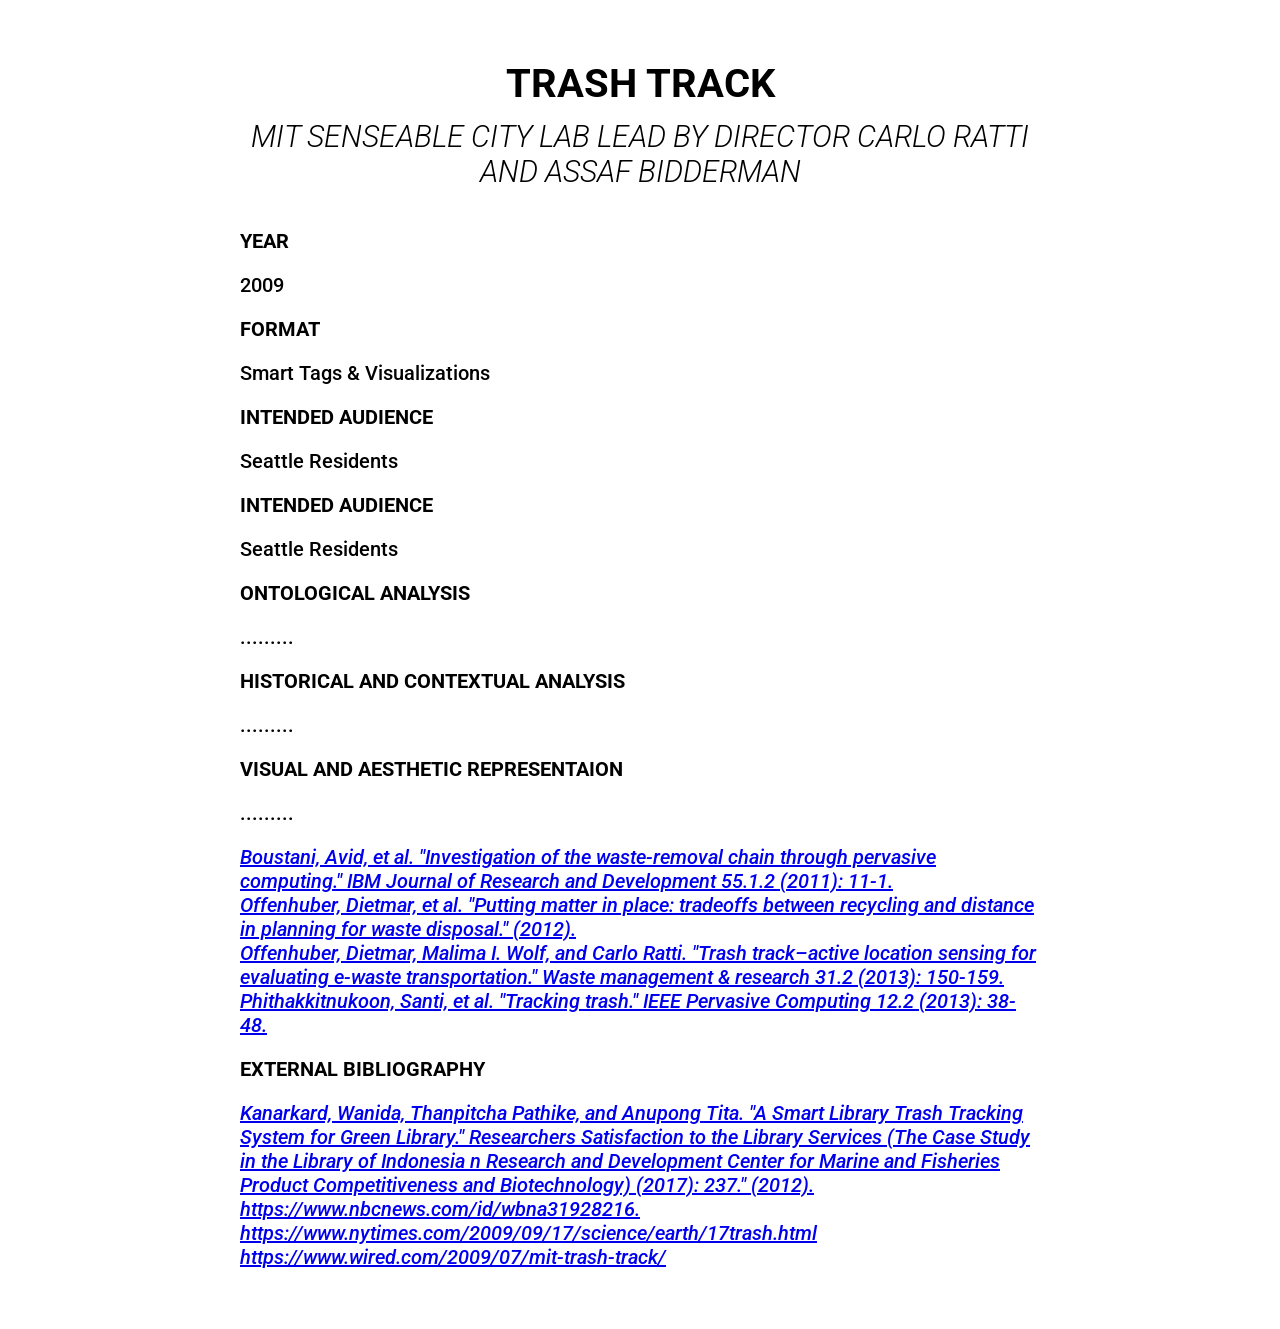
==== index.html @ bb81e9db "Update index.html" ====
<!DOCTYPE html>                      <!-- Declares this is an HTML5 document -->
<html lang="en">                     <!-- Root element, lang="en" specifies English language -->
<head>                               <!-- Contains metadata about the page (not visible) -->
  <meta charset="UTF-8">             <!-- Sets character encoding for special characters -->
  <title>Module 1</title>            <!-- Title that appears in browser tab -->
  <link href="https://fonts.googleapis.com/css2?family=Roboto:wght@300;400;700&display=swap" rel="stylesheet">  <!-- Load Google Fonts -->
  <link rel="stylesheet" href="style.css">  <!-- Links to our CSS file for styling -->
</head>
  <main>                             <!-- Main content area of the page -->
    <div class="project-title">Trash Track</div>     
    <div class="project-author">MIT Senseable City Lab Lead by Director Carlo Ratti and Assaf Bidderman</div>  
    <div class="project-heading">Year</div>  
    <div class="project-subheading">2009</div>  
    <div class="project-heading">Format</div> 
    <div class="project-subheading">Smart Tags & Visualizations</div>   
    <div class="project-heading">Intended Audience</div>  
    <div class="project-subheading">Seattle Residents</div> 
    <div class="project-heading">Intended Audience</div>  
    <div class="project-subheading">Seattle Residents</div> 
    <div class="project-heading">Ontological Analysis</div> 
    <div class="project-subheading">.........</div> 
    <div class="project-heading">Historical and Contextual Analysis</div> 
    <div class="project-subheading">.........</div> 
    <div class="project-heading">Visual and Aesthetic Representaion</div> 
    <div class="project-subheading">.........</div> 
    <div><a href="https://d1wqtxts1xzle7.cloudfront.net/102951138/94dc1f68940d503c0cc553281f510d85735e-libre.pdf?1685754847=&response-content-disposition=inline%3B+filename%3DInvestigation_of_the_waste_removal_chain.pdf&Expires=1783045602&Signature=N0PZ8Z581~mNsEuhTAWoRqaVlyie0-oPzcNi4tFiwtxyv0lry90MJjICnnZ-Kv2badxNKZiTc9FWYCiclgj-mgr8UNvMMzD9nx5uKmu6uyCCSUhGAZ71P4XLLI3Q-CBhZ62nTDDSUEirSw-WnCBAmhRB-RpzN~SI5b4y6EwYliZT-ihi1C3ADcAQ0c6fRjBGYo93WvNZ3XO~Z03ubS8VWCiQ~E~t9R5AkaPrJ7jLbydZZxA3MWds4yFbXX6ZmPIFIys76SqtSHS7yRksMOKYu4j-LbcD9S1KdCwg0t2Thuw8XQG-Tq-TdPfyZAzlzvSAFkeRYKOPmRqWf1hsxlYBvg__&Key-Pair-Id=APKAJLOHF5GGSLRBV4ZA" class="project-link" target="_blank">Boustani, Avid, et al. "Investigation of the waste-removal chain through pervasive computing." IBM Journal of Research and Development 55.1.2 (2011): 11-1.</a></div>
    <div><a href="https://dspace.mit.edu/bitstream/handle/1721.1/101625/Ratti_Putting%20matter.pdf?sequence=1&isAllowed=y" class="project-link" target="_blank">Offenhuber, Dietmar, et al. "Putting matter in place: tradeoffs between recycling and distance in planning for waste disposal." (2012).</a></div>
    <div><a href="https://journals.sagepub.com/doi/pdf/10.1177/0734242X12469822?__cf_chl_f_tk=UpMCyZEfwv2Wwot99Ypy9RQjqIUlsG_R.NJmB5uKsfc-1783042388-1.0.1.1-j8Usb9ywQoZ8zNEx_PPg8EW_3EKim6v0zN5LejfJ8_c" class="project-link" target="_blank">Offenhuber, Dietmar, Malima I. Wolf, and Carlo Ratti. "Trash track–active location sensing for evaluating e-waste transportation." Waste management & research 31.2 (2013): 150-159.</a></div>
    <div><a href="https://resolver.ebsco.com/c/hvnjcg/result?id_token_hint=eyJraWQiOiIxNzY5MTEwMjQ0MDQ3IiwiYWxnIjoiUlMyNTYifQ.[base64].[base64]&customer=s2953473&group=main&profile=ftf&auth_type=force&key=100.65.137.136_8000_762473792&sid=google&auinit=S&aulast=Phithakkitnukoon&atitle=Tracking%20trash&id=doi:10.1109/MPRV.2013.37&title=IEEE%20Pervasive%20Computing&volume=12&issue=2&date=2013&spage=38&site=ftf-live" class="project-link" target="_blank">Phithakkitnukoon, Santi, et al. "Tracking trash." IEEE Pervasive Computing 12.2 (2013): 38-48.</a></div>
    <div class="project-heading">External Bibliography</div> 
    <div><a href="https://www.researchgate.net/profile/Siti-Farizwana-Mohd-Ridzwan-2/publication/328799708_A_Bibliometric_Analysis_of_Studies_on_Medical_Radiation_Workers_Active_Authors_Hot_Topics_and_Malaysian_Works_in_the_Research_Landscape/links/5d94046e92851c33e94e05ba/A-Bibliometric-Analysis-of-Studies-on-Medical-Radiation-Workers-Active-Authors-Hot-Topics-and-Malaysian-Works-in-the-Research-Landscape.pdf#page=240" class="project-link" target="_blank">Kanarkard, Wanida, Thanpitcha Pathike, and Anupong Tita. "A Smart Library Trash Tracking System for Green Library." Researchers Satisfaction to the Library Services (The Case Study in the Library of Indonesia n Research and Development Center for Marine and Fisheries Product Competitiveness and Biotechnology) (2017): 237." (2012).</a></div>
    <div><a href="https://www.nbcnews.com/id/wbna31928216" class="project-link" target="_blank">https://www.nbcnews.com/id/wbna31928216.</a></div>
    <div><a href="https://www.nytimes.com/2009/09/17/science/earth/17trash.html" class="project-link" target="_blank">https://www.nytimes.com/2009/09/17/science/earth/17trash.html</a></div>
    <div><a href="https://www.wired.com/2009/07/mit-trash-track/" class="project-link" target="_blank">https://www.wired.com/2009/07/mit-trash-track/</a></div>
    
    
    


  </main>
  
  <script src="script.js"></script>  <!-- Links to our JavaScript file for interactivity -->
</body>
</html>
---- style.css ----
@import url('https://fonts.googleapis.com/css2?family=Roboto:wght@300;400;700&display=swap');  /* Import Google Fonts */

body {                              /* Target the entire page body */
  font-family: 'Roboto', sans-serif;  /* Set the font to Roboto, with sans-serif as backup */
  background-color: #ffffff;          /* Set background color to white */
  color: #000000;                        /* Set text color to dark gray (almost black) */
  margin: 0;                          /* Remove default spacing around the body */
  padding: 0;                         /* Remove default internal spacing */
}

main {                               /* Target the main content area */
  max-width: 800px;                   /* Limit the maximum width to 800 pixels */
  margin: 60px auto;                  /* Add 60px top/bottom margin, center horizontally */
  padding: 0 20px;                    /* Add 20px left/right padding, no top/bottom */
}

.project-title {                      /* Target elements with class="section-title" */
  font-weight: 700;                   /* Make the text bold */
  text-transform: uppercase;          /* Convert text to all capital letters */
  margin-top: 40px;                   /* Add 40 pixels of space above this element */
  margin-bottom: 12px;                /* Add 12 pixels of space below this element */
  font-size: 40px;     
  font-style: bold;                 /* Make the text italic */
  text-align: center;               /* Set font size to 14 pixels */
}

.project-author {                      /* Target elements with class="project-author" */
  font-weight: 300;                   /* Make the text bold */
  text-transform: uppercase;          /* Convert text to all capital letters */
  margin-top: 12px;                   /* Add 40 pixels of space above this element */
  margin-bottom: 40px;                /* Add 12 pixels of space below this element */
  font-size: 30px;                    /* Set font size to 14 pixels */
  font-style: italic;                 /* Make the text italic */
  text-align: center;  
}

.project-heading {                      /* Target elements with class="project-author" */
  font-weight: 700;                   /* Make the text bold */
  text-transform: uppercase;          /* Convert text to all capital letters */
  margin-top: 20px;                   /* Add 40 pixels of space above this element */
  margin-bottom: 20px;                /* Add 12 pixels of space below this element */
  font-size: 20px;                    /* Set font size to 14 pixels */
  font-style: bold;                 /* Make the text italic */
  text-align: left;  
}

.project-subheading {                      /* Target elements with class="project-author" */
  font-weight: 500;                   /* Make the text bold */          /* Convert text to all capital letters */
  margin-top: 20px;                   /* Add 40 pixels of space above this element */
  margin-bottom: 20px;                /* Add 12 pixels of space below this element */
  font-size: 20px;                    /* Set font size to 14 pixels */                /* Make the text italic */
  text-align: left;  
}

.project-link {                      /* Target elements with class="project-author" */
  font-weight: 500;                   /* Make the text bold */          /* Convert text to all capital letters */
  margin-top: 20px;                   /* Add 40 pixels of space above this element */
  margin-bottom: 20px;                /* Add 12 pixels of space below this element */
  font-size: 20px;                    /* Set font size to 14 pixels */                /* Make the text italic */
  text-align: left;  
  font-style: italic;
}

.project-link:hover {
  text-decoration: underline; /* Underline when hovered */
  color: #555;                /* Optional: change color on hover */
}

button {                              /* Target all button elements */
  background-color: #111;             /* Set button background to dark gray */
  color: white;                       /* Set button text color to white */
  border: none;                       /* Remove the default button border */
  padding: 12px 24px;                 /* Add 12px top/bottom, 24px left/right spacing inside */
  cursor: pointer;                    /* Change mouse cursor to hand when hovering over button */
  transition: background-color 0.3s;  /* Smooth color change animation (0.3 seconds) */
}

button:hover {                        /* Apply styles when user hovers over button */
  background-color: #333;             /* Change background to lighter gray on hover */
}

#messageDisplay {                     /* Target element with id="messageDisplay" */
  margin-top: 20px;                   /* Add 20 pixels of space above this element */
  padding: 16px;                      /* Add 16 pixels of spacing inside the element */
  border: 1px solid #ccc;             /* Add a light gray border around the element */
  background-color: #045825;          /* Set background color to very light gray */
  min-height: 20px;                   /* Set minimum height so the area is visible even when empty */
}
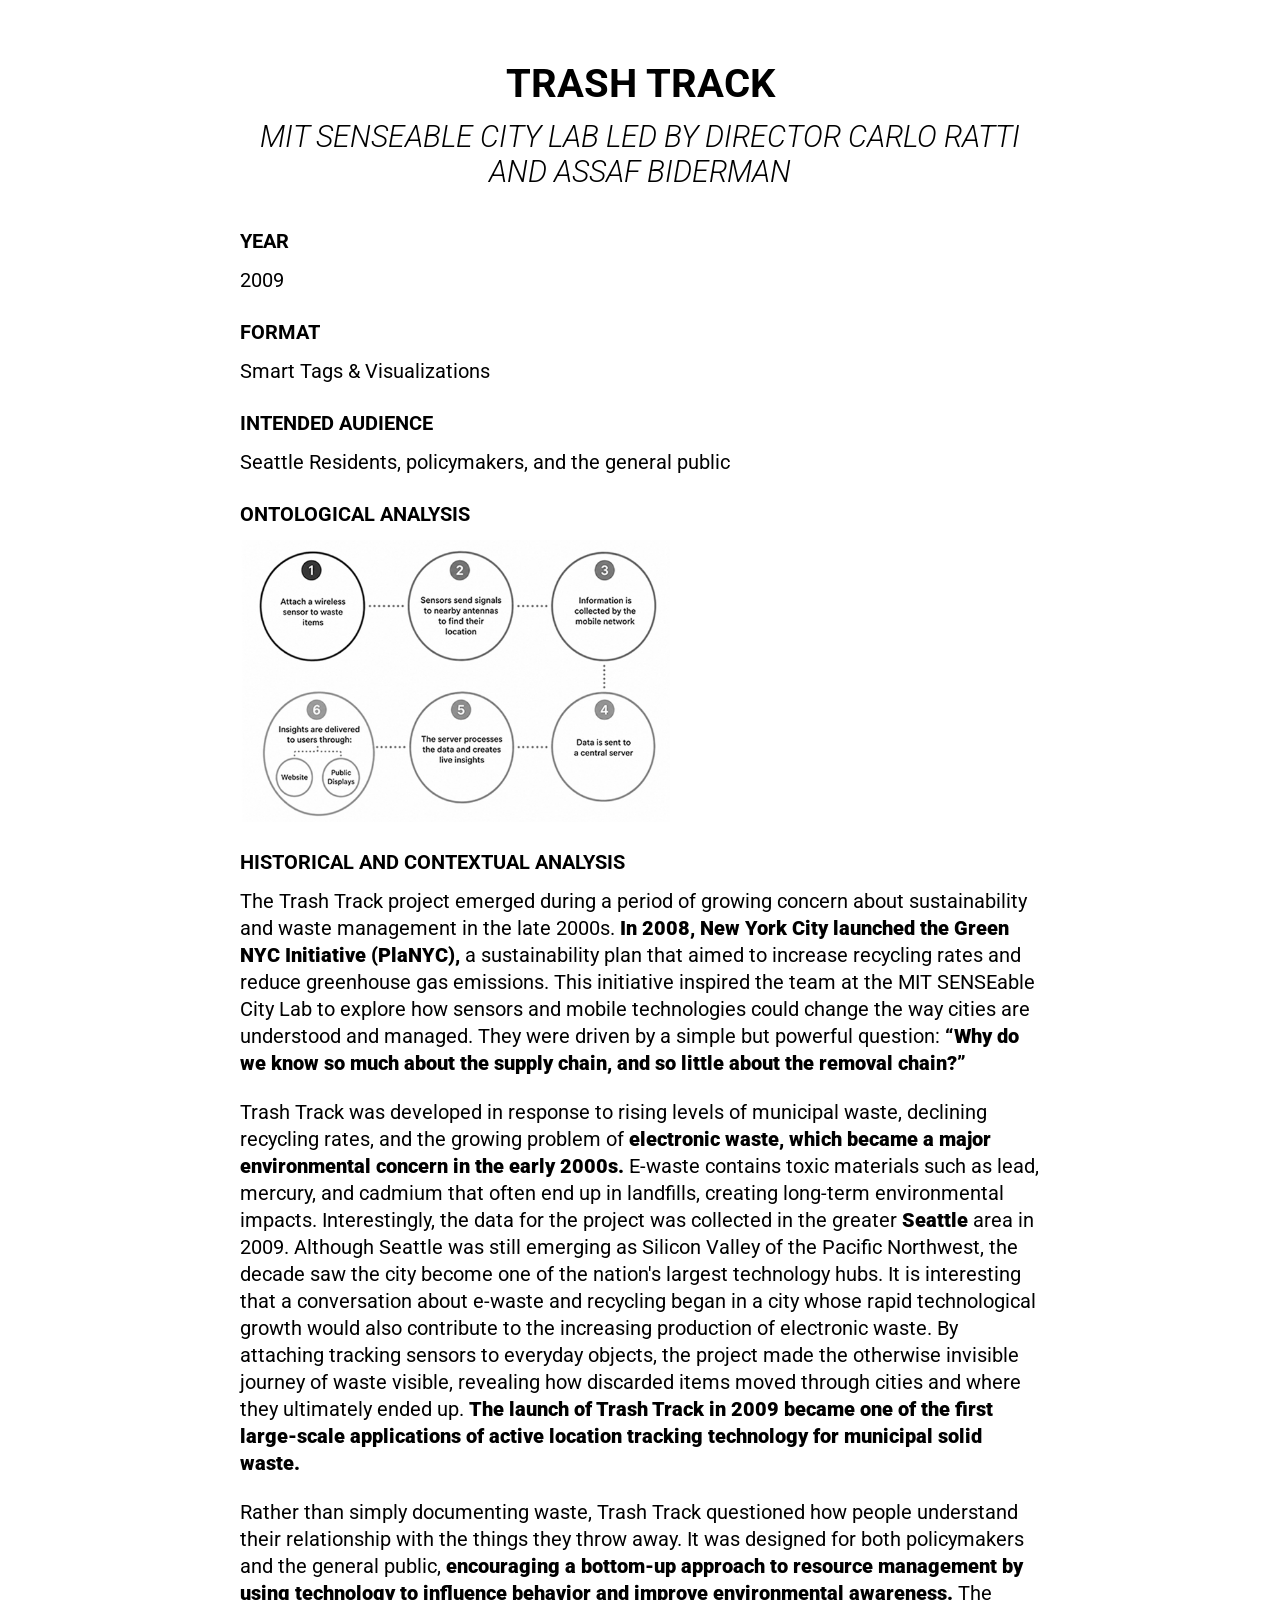
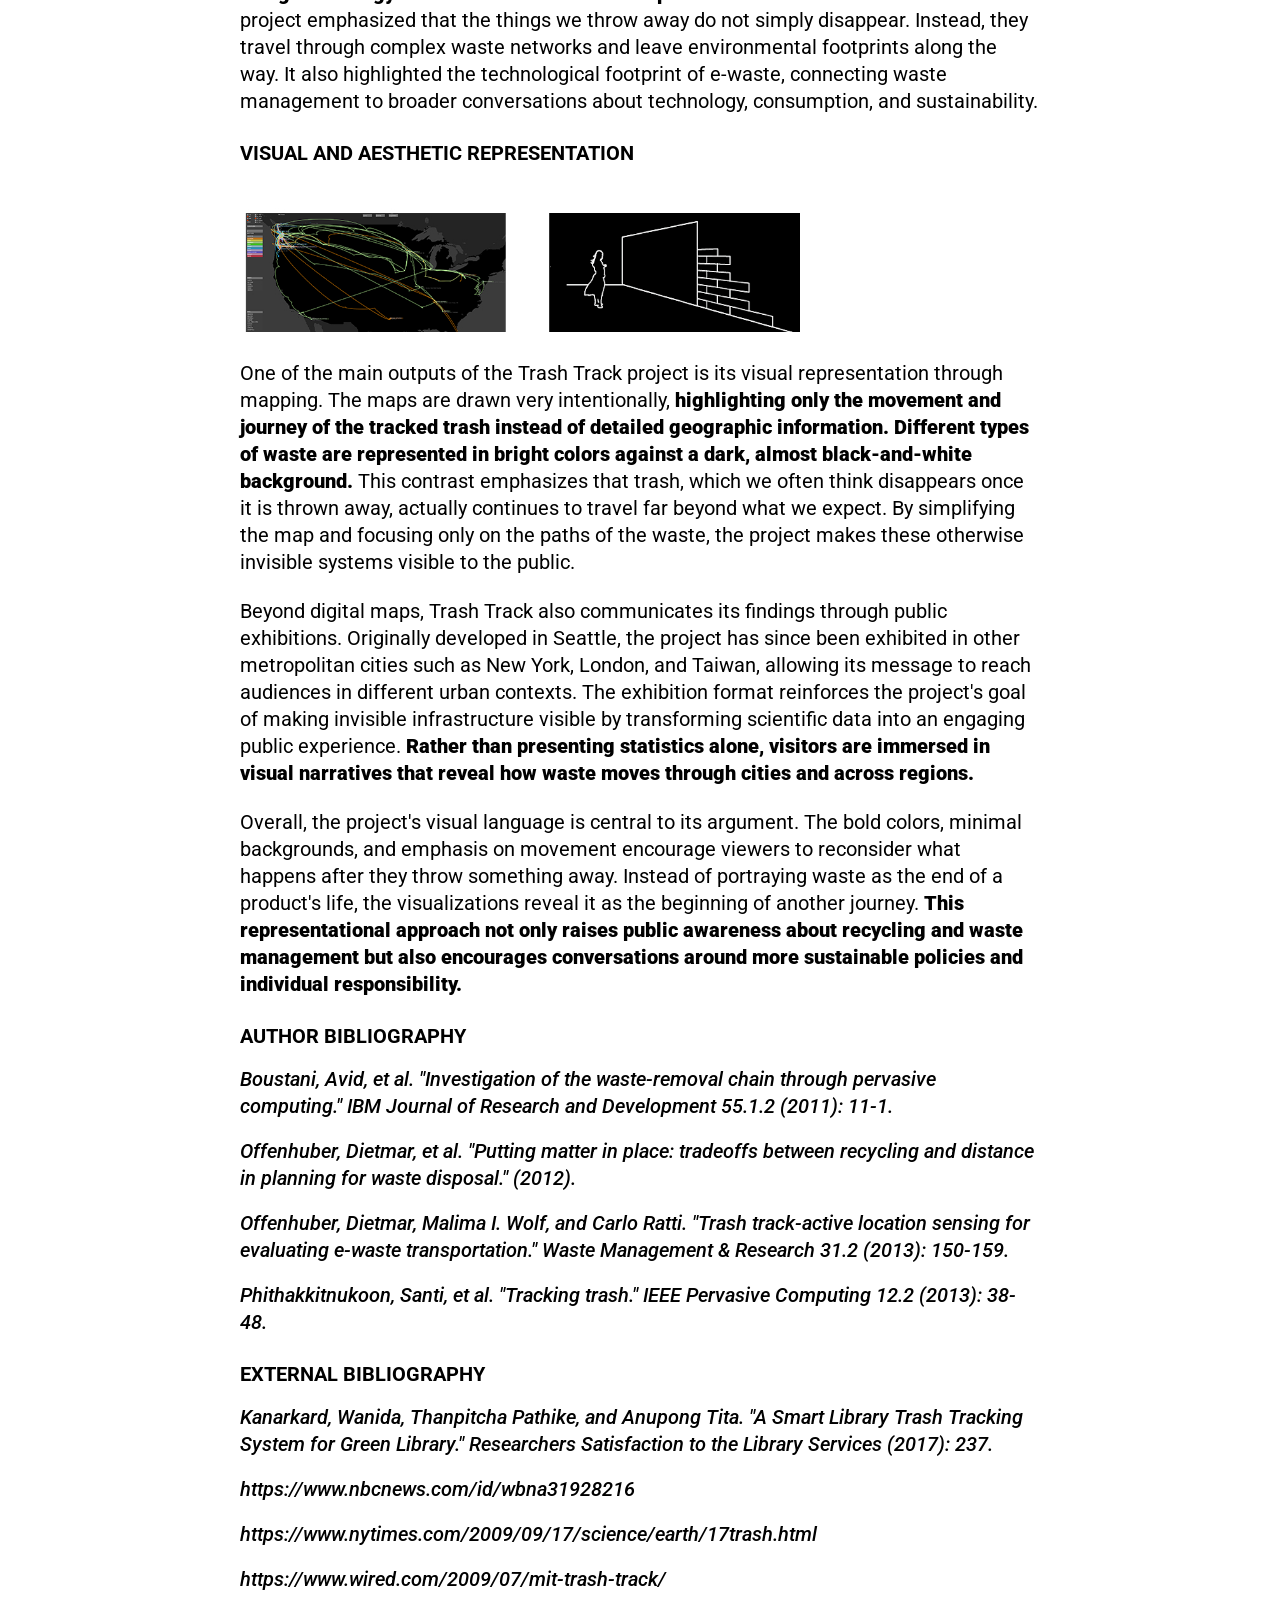
==== commit e8b2c30d: "Updated" ====
--- a/index.html
+++ b/index.html
@@ -1,44 +1,68 @@
-<!DOCTYPE html>                      <!-- Declares this is an HTML5 document -->
-<html lang="en">                     <!-- Root element, lang="en" specifies English language -->
-<head>                               <!-- Contains metadata about the page (not visible) -->
-  <meta charset="UTF-8">             <!-- Sets character encoding for special characters -->
-  <title>Module 1</title>            <!-- Title that appears in browser tab -->
-  <link href="https://fonts.googleapis.com/css2?family=Roboto:wght@300;400;700&display=swap" rel="stylesheet">  <!-- Load Google Fonts -->
-  <link rel="stylesheet" href="style.css">  <!-- Links to our CSS file for styling -->
+<!DOCTYPE html>
+<html lang="en">
+<head>
+  <meta charset="UTF-8">
+  <title>Module 1</title>
+  <link href="https://fonts.googleapis.com/css2?family=Roboto:wght@300;400;500;700;900&display=swap" rel="stylesheet">
+  <link rel="stylesheet" href="style.css">
 </head>
-  <main>                             <!-- Main content area of the page -->
-    <div class="project-title">Trash Track</div>     
-    <div class="project-author">MIT Senseable City Lab Lead by Director Carlo Ratti and Assaf Bidderman</div>  
-    <div class="project-heading">Year</div>  
-    <div class="project-subheading">2009</div>  
-    <div class="project-heading">Format</div> 
-    <div class="project-subheading">Smart Tags & Visualizations</div>   
-    <div class="project-heading">Intended Audience</div>  
-    <div class="project-subheading">Seattle Residents</div> 
-    <div class="project-heading">Intended Audience</div>  
-    <div class="project-subheading">Seattle Residents</div> 
-    <div class="project-heading">Ontological Analysis</div> 
-    <div class="project-subheading">.........</div> 
-    <div class="project-heading">Historical and Contextual Analysis</div> 
-    <div class="project-subheading">.........</div> 
-    <div class="project-heading">Visual and Aesthetic Representaion</div> 
-    <div class="project-subheading">.........</div> 
+<body>
+  <main>
+    <div class="project-title">Trash Track</div>
+    <div class="project-author">MIT Senseable City Lab Led by Director Carlo Ratti and Assaf Biderman</div>
+
+    <div class="project-heading">Year</div>
+    <div class="project-subheading">2009</div>
+
+    <div class="project-heading">Format</div>
+    <div class="project-subheading">Smart Tags &amp; Visualizations</div>
+
+    <div class="project-heading">Intended Audience</div>
+    <div class="project-subheading">Seattle Residents, policymakers, and the general public</div>
+
+    <div class="project-heading">Ontological Analysis</div>
+    <img src="assets/ontological-diagram.png" alt="Ontological analysis diagram showing the Trash Track sensor data workflow" class="project-image diagram-image">
+
+    <div class="project-heading">Historical and Contextual Analysis</div>
+    <div class="project-paragraph">
+      The Trash Track project emerged during a period of growing concern about sustainability and waste management in the late 2000s. <strong>In 2008, New York City launched the Green NYC Initiative (PlaNYC),</strong> a sustainability plan that aimed to increase recycling rates and reduce greenhouse gas emissions. This initiative inspired the team at the MIT SENSEable City Lab to explore how sensors and mobile technologies could change the way cities are understood and managed. They were driven by a simple but powerful question: <strong>“Why do we know so much about the supply chain, and so little about the removal chain?”</strong>
+    </div>
+
+    <div class="project-paragraph">
+      Trash Track was developed in response to rising levels of municipal waste, declining recycling rates, and the growing problem of <strong>electronic waste, which became a major environmental concern in the early 2000s.</strong> E-waste contains toxic materials such as lead, mercury, and cadmium that often end up in landfills, creating long-term environmental impacts. Interestingly, the data for the project was collected in the greater <strong>Seattle</strong> area in 2009. Although Seattle was still emerging as Silicon Valley of the Pacific Northwest, the decade saw the city become one of the nation's largest technology hubs. It is interesting that a conversation about e-waste and recycling began in a city whose rapid technological growth would also contribute to the increasing production of electronic waste. By attaching tracking sensors to everyday objects, the project made the otherwise invisible journey of waste visible, revealing how discarded items moved through cities and where they ultimately ended up. <strong>The launch of Trash Track in 2009 became one of the first large-scale applications of active location tracking technology for municipal solid waste.</strong>
+    </div>
+
+    <div class="project-paragraph">
+      Rather than simply documenting waste, Trash Track questioned how people understand their relationship with the things they throw away. It was designed for both policymakers and the general public, <strong>encouraging a bottom-up approach to resource management by using technology to influence behavior and improve environmental awareness.</strong> The project emphasized that the things we throw away do not simply disappear. Instead, they travel through complex waste networks and leave environmental footprints along the way. It also highlighted the technological footprint of e-waste, connecting waste management to broader conversations about technology, consumption, and sustainability.
+    </div>
+
+    <div class="project-heading">Visual and Aesthetic Representation</div>
+    <img src="assets/visual-maps.png" alt="Trash Track visualizations with mapped waste movement and exhibition imagery" class="project-image visual-image">
+
+    <div class="project-paragraph">
+      One of the main outputs of the Trash Track project is its visual representation through mapping. The maps are drawn very intentionally, <strong>highlighting only the movement and journey of the tracked trash instead of detailed geographic information. Different types of waste are represented in bright colors against a dark, almost black-and-white background.</strong> This contrast emphasizes that trash, which we often think disappears once it is thrown away, actually continues to travel far beyond what we expect. By simplifying the map and focusing only on the paths of the waste, the project makes these otherwise invisible systems visible to the public.
+    </div>
+
+    <div class="project-paragraph">
+      Beyond digital maps, Trash Track also communicates its findings through public exhibitions. Originally developed in Seattle, the project has since been exhibited in other metropolitan cities such as New York, London, and Taiwan, allowing its message to reach audiences in different urban contexts. The exhibition format reinforces the project's goal of making invisible infrastructure visible by transforming scientific data into an engaging public experience. <strong>Rather than presenting statistics alone, visitors are immersed in visual narratives that reveal how waste moves through cities and across regions.</strong>
+    </div>
+
+    <div class="project-paragraph">
+      Overall, the project's visual language is central to its argument. The bold colors, minimal backgrounds, and emphasis on movement encourage viewers to reconsider what happens after they throw something away. Instead of portraying waste as the end of a product's life, the visualizations reveal it as the beginning of another journey. <strong>This representational approach not only raises public awareness about recycling and waste management but also encourages conversations around more sustainable policies and individual responsibility.</strong>
+    </div>
+
+    <div class="project-heading">Author Bibliography</div>
     <div><a href="https://d1wqtxts1xzle7.cloudfront.net/102951138/94dc1f68940d503c0cc553281f510d85735e-libre.pdf?1685754847=&response-content-disposition=inline%3B+filename%3DInvestigation_of_the_waste_removal_chain.pdf&Expires=1783045602&Signature=N0PZ8Z581~mNsEuhTAWoRqaVlyie0-oPzcNi4tFiwtxyv0lry90MJjICnnZ-Kv2badxNKZiTc9FWYCiclgj-mgr8UNvMMzD9nx5uKmu6uyCCSUhGAZ71P4XLLI3Q-CBhZ62nTDDSUEirSw-WnCBAmhRB-RpzN~SI5b4y6EwYliZT-ihi1C3ADcAQ0c6fRjBGYo93WvNZ3XO~Z03ubS8VWCiQ~E~t9R5AkaPrJ7jLbydZZxA3MWds4yFbXX6ZmPIFIys76SqtSHS7yRksMOKYu4j-LbcD9S1KdCwg0t2Thuw8XQG-Tq-TdPfyZAzlzvSAFkeRYKOPmRqWf1hsxlYBvg__&Key-Pair-Id=APKAJLOHF5GGSLRBV4ZA" class="project-link" target="_blank">Boustani, Avid, et al. "Investigation of the waste-removal chain through pervasive computing." IBM Journal of Research and Development 55.1.2 (2011): 11-1.</a></div>
     <div><a href="https://dspace.mit.edu/bitstream/handle/1721.1/101625/Ratti_Putting%20matter.pdf?sequence=1&isAllowed=y" class="project-link" target="_blank">Offenhuber, Dietmar, et al. "Putting matter in place: tradeoffs between recycling and distance in planning for waste disposal." (2012).</a></div>
-    <div><a href="https://journals.sagepub.com/doi/pdf/10.1177/0734242X12469822?__cf_chl_f_tk=UpMCyZEfwv2Wwot99Ypy9RQjqIUlsG_R.NJmB5uKsfc-1783042388-1.0.1.1-j8Usb9ywQoZ8zNEx_PPg8EW_3EKim6v0zN5LejfJ8_c" class="project-link" target="_blank">Offenhuber, Dietmar, Malima I. Wolf, and Carlo Ratti. "Trash track–active location sensing for evaluating e-waste transportation." Waste management & research 31.2 (2013): 150-159.</a></div>
+    <div><a href="https://journals.sagepub.com/doi/pdf/10.1177/0734242X12469822?__cf_chl_f_tk=UpMCyZEfwv2Wwot99Ypy9RQjqIUlsG_R.NJmB5uKsfc-1783042388-1.0.1.1-j8Usb9ywQoZ8zNEx_PPg8EW_3EKim6v0zN5LejfJ8_c" class="project-link" target="_blank">Offenhuber, Dietmar, Malima I. Wolf, and Carlo Ratti. "Trash track-active location sensing for evaluating e-waste transportation." Waste Management &amp; Research 31.2 (2013): 150-159.</a></div>
     <div><a href="https://resolver.ebsco.com/c/hvnjcg/result?id_token_hint=eyJraWQiOiIxNzY5MTEwMjQ0MDQ3IiwiYWxnIjoiUlMyNTYifQ.[base64].[base64]&customer=s2953473&group=main&profile=ftf&auth_type=force&key=100.65.137.136_8000_762473792&sid=google&auinit=S&aulast=Phithakkitnukoon&atitle=Tracking%20trash&id=doi:10.1109/MPRV.2013.37&title=IEEE%20Pervasive%20Computing&volume=12&issue=2&date=2013&spage=38&site=ftf-live" class="project-link" target="_blank">Phithakkitnukoon, Santi, et al. "Tracking trash." IEEE Pervasive Computing 12.2 (2013): 38-48.</a></div>
-    <div class="project-heading">External Bibliography</div> 
-    <div><a href="https://www.researchgate.net/profile/Siti-Farizwana-Mohd-Ridzwan-2/publication/328799708_A_Bibliometric_Analysis_of_Studies_on_Medical_Radiation_Workers_Active_Authors_Hot_Topics_and_Malaysian_Works_in_the_Research_Landscape/links/5d94046e92851c33e94e05ba/A-Bibliometric-Analysis-of-Studies-on-Medical-Radiation-Workers-Active-Authors-Hot-Topics-and-Malaysian-Works-in-the-Research-Landscape.pdf#page=240" class="project-link" target="_blank">Kanarkard, Wanida, Thanpitcha Pathike, and Anupong Tita. "A Smart Library Trash Tracking System for Green Library." Researchers Satisfaction to the Library Services (The Case Study in the Library of Indonesia n Research and Development Center for Marine and Fisheries Product Competitiveness and Biotechnology) (2017): 237." (2012).</a></div>
-    <div><a href="https://www.nbcnews.com/id/wbna31928216" class="project-link" target="_blank">https://www.nbcnews.com/id/wbna31928216.</a></div>
+
+    <div class="project-heading">External Bibliography</div>
+    <div><a href="https://www.researchgate.net/profile/Siti-Farizwana-Mohd-Ridzwan-2/publication/328799708_A_Bibliometric_Analysis_of_Studies_on_Medical_Radiation_Workers_Active_Authors_Hot_Topics_and_Malaysian_Works_in_the_Research_Landscape/links/5d94046e92851c33e94e05ba/A-Bibliometric-Analysis-of-Studies-on-Medical-Radiation-Workers-Active-Authors-Hot-Topics-and-Malaysian-Works-in-the-Research-Landscape.pdf#page=240" class="project-link" target="_blank">Kanarkard, Wanida, Thanpitcha Pathike, and Anupong Tita. "A Smart Library Trash Tracking System for Green Library." Researchers Satisfaction to the Library Services (2017): 237.</a></div>
+    <div><a href="https://www.nbcnews.com/id/wbna31928216" class="project-link" target="_blank">https://www.nbcnews.com/id/wbna31928216</a></div>
     <div><a href="https://www.nytimes.com/2009/09/17/science/earth/17trash.html" class="project-link" target="_blank">https://www.nytimes.com/2009/09/17/science/earth/17trash.html</a></div>
     <div><a href="https://www.wired.com/2009/07/mit-trash-track/" class="project-link" target="_blank">https://www.wired.com/2009/07/mit-trash-track/</a></div>
-    
-    
-    
-
-
   </main>
-  
-  <script src="script.js"></script>  <!-- Links to our JavaScript file for interactivity -->
+  <script src="script.js"></script>
 </body>
-</html>+</html>
--- a/style.css
+++ b/style.css
@@ -1,88 +1,111 @@
-@import url('https://fonts.googleapis.com/css2?family=Roboto:wght@300;400;700&display=swap');  /* Import Google Fonts */
+@import url('https://fonts.googleapis.com/css2?family=Roboto:wght@300;400;500;700;900&display=swap');
 
-body {                              /* Target the entire page body */
-  font-family: 'Roboto', sans-serif;  /* Set the font to Roboto, with sans-serif as backup */
-  background-color: #ffffff;          /* Set background color to white */
-  color: #000000;                        /* Set text color to dark gray (almost black) */
-  margin: 0;                          /* Remove default spacing around the body */
-  padding: 0;                         /* Remove default internal spacing */
+body {
+  font-family: 'Roboto', sans-serif;
+  background-color: #ffffff;
+  color: #000000;
+  margin: 0;
+  padding: 0;
 }
 
-main {                               /* Target the main content area */
-  max-width: 800px;                   /* Limit the maximum width to 800 pixels */
-  margin: 60px auto;                  /* Add 60px top/bottom margin, center horizontally */
-  padding: 0 20px;                    /* Add 20px left/right padding, no top/bottom */
+main {
+  max-width: 800px;
+  margin: 60px auto;
+  padding: 0 20px;
 }
 
-.project-title {                      /* Target elements with class="section-title" */
-  font-weight: 700;                   /* Make the text bold */
-  text-transform: uppercase;          /* Convert text to all capital letters */
-  margin-top: 40px;                   /* Add 40 pixels of space above this element */
-  margin-bottom: 12px;                /* Add 12 pixels of space below this element */
-  font-size: 40px;     
-  font-style: bold;                 /* Make the text italic */
-  text-align: center;               /* Set font size to 14 pixels */
+.project-title {
+  font-weight: 700;
+  text-transform: uppercase;
+  margin-top: 40px;
+  margin-bottom: 12px;
+  font-size: 40px;
+  text-align: center;
 }
 
-.project-author {                      /* Target elements with class="project-author" */
-  font-weight: 300;                   /* Make the text bold */
-  text-transform: uppercase;          /* Convert text to all capital letters */
-  margin-top: 12px;                   /* Add 40 pixels of space above this element */
-  margin-bottom: 40px;                /* Add 12 pixels of space below this element */
-  font-size: 30px;                    /* Set font size to 14 pixels */
-  font-style: italic;                 /* Make the text italic */
-  text-align: center;  
+.project-author {
+  font-weight: 300;
+  text-transform: uppercase;
+  margin-top: 12px;
+  margin-bottom: 40px;
+  font-size: 30px;
+  font-style: italic;
+  text-align: center;
 }
 
-.project-heading {                      /* Target elements with class="project-author" */
-  font-weight: 700;                   /* Make the text bold */
-  text-transform: uppercase;          /* Convert text to all capital letters */
-  margin-top: 20px;                   /* Add 40 pixels of space above this element */
-  margin-bottom: 20px;                /* Add 12 pixels of space below this element */
-  font-size: 20px;                    /* Set font size to 14 pixels */
-  font-style: bold;                 /* Make the text italic */
-  text-align: left;  
+.project-heading {
+  font-weight: 700;
+  text-transform: uppercase;
+  margin-top: 26px;
+  margin-bottom: 14px;
+  font-size: 20px;
+  text-align: left;
 }
 
-.project-subheading {                      /* Target elements with class="project-author" */
-  font-weight: 500;                   /* Make the text bold */          /* Convert text to all capital letters */
-  margin-top: 20px;                   /* Add 40 pixels of space above this element */
-  margin-bottom: 20px;                /* Add 12 pixels of space below this element */
-  font-size: 20px;                    /* Set font size to 14 pixels */                /* Make the text italic */
-  text-align: left;  
+.project-subheading,
+.project-paragraph {
+  font-weight: 400;
+  margin-top: 14px;
+  margin-bottom: 22px;
+  font-size: 20px;
+  line-height: 1.35;
+  text-align: left;
 }
 
-.project-link {                      /* Target elements with class="project-author" */
-  font-weight: 500;                   /* Make the text bold */          /* Convert text to all capital letters */
-  margin-top: 20px;                   /* Add 40 pixels of space above this element */
-  margin-bottom: 20px;                /* Add 12 pixels of space below this element */
-  font-size: 20px;                    /* Set font size to 14 pixels */                /* Make the text italic */
-  text-align: left;  
+.project-paragraph strong {
+  font-weight: 900;
+}
+
+.project-image {
+  display: block;
+  max-width: 100%;
+  height: auto;
+  margin: 14px 0 28px 0;
+}
+
+.diagram-image {
+  width: 430px;
+}
+
+.visual-image {
+  width: 560px;
+}
+
+.project-link {
+  display: block;
+  font-weight: 500;
+  margin-top: 18px;
+  margin-bottom: 18px;
+  font-size: 20px;
+  line-height: 1.35;
+  text-align: left;
   font-style: italic;
+  color: #000000;
+  text-decoration: none;
 }
 
 .project-link:hover {
-  text-decoration: underline; /* Underline when hovered */
-  color: #555;                /* Optional: change color on hover */
+  text-decoration: underline;
+  color: #555;
 }
 
-button {                              /* Target all button elements */
-  background-color: #111;             /* Set button background to dark gray */
-  color: white;                       /* Set button text color to white */
-  border: none;                       /* Remove the default button border */
-  padding: 12px 24px;                 /* Add 12px top/bottom, 24px left/right spacing inside */
-  cursor: pointer;                    /* Change mouse cursor to hand when hovering over button */
-  transition: background-color 0.3s;  /* Smooth color change animation (0.3 seconds) */
+button {
+  background-color: #111;
+  color: white;
+  border: none;
+  padding: 12px 24px;
+  cursor: pointer;
+  transition: background-color 0.3s;
 }
 
-button:hover {                        /* Apply styles when user hovers over button */
-  background-color: #333;             /* Change background to lighter gray on hover */
+button:hover {
+  background-color: #333;
 }
 
-#messageDisplay {                     /* Target element with id="messageDisplay" */
-  margin-top: 20px;                   /* Add 20 pixels of space above this element */
-  padding: 16px;                      /* Add 16 pixels of spacing inside the element */
-  border: 1px solid #ccc;             /* Add a light gray border around the element */
-  background-color: #045825;          /* Set background color to very light gray */
-  min-height: 20px;                   /* Set minimum height so the area is visible even when empty */
-}+#messageDisplay {
+  margin-top: 20px;
+  padding: 16px;
+  border: 1px solid #ccc;
+  background-color: #045825;
+  min-height: 20px;
+}
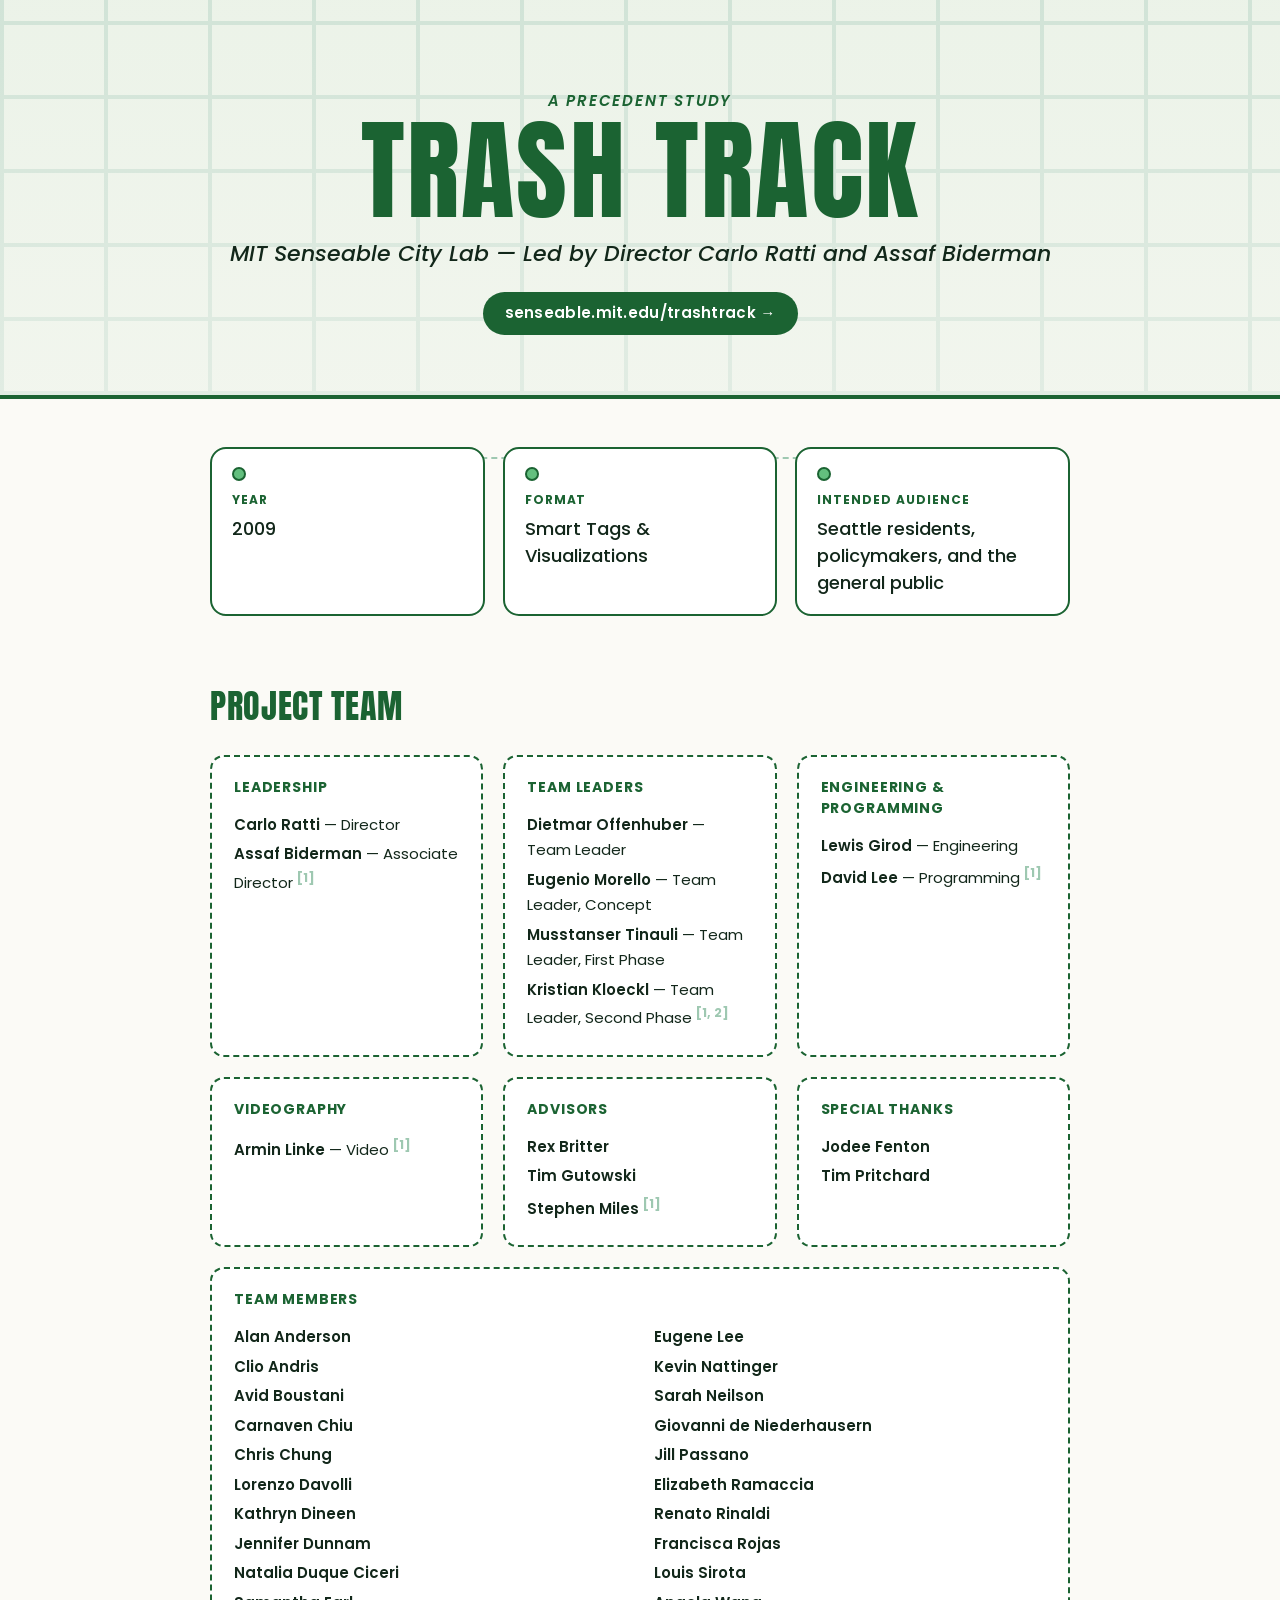
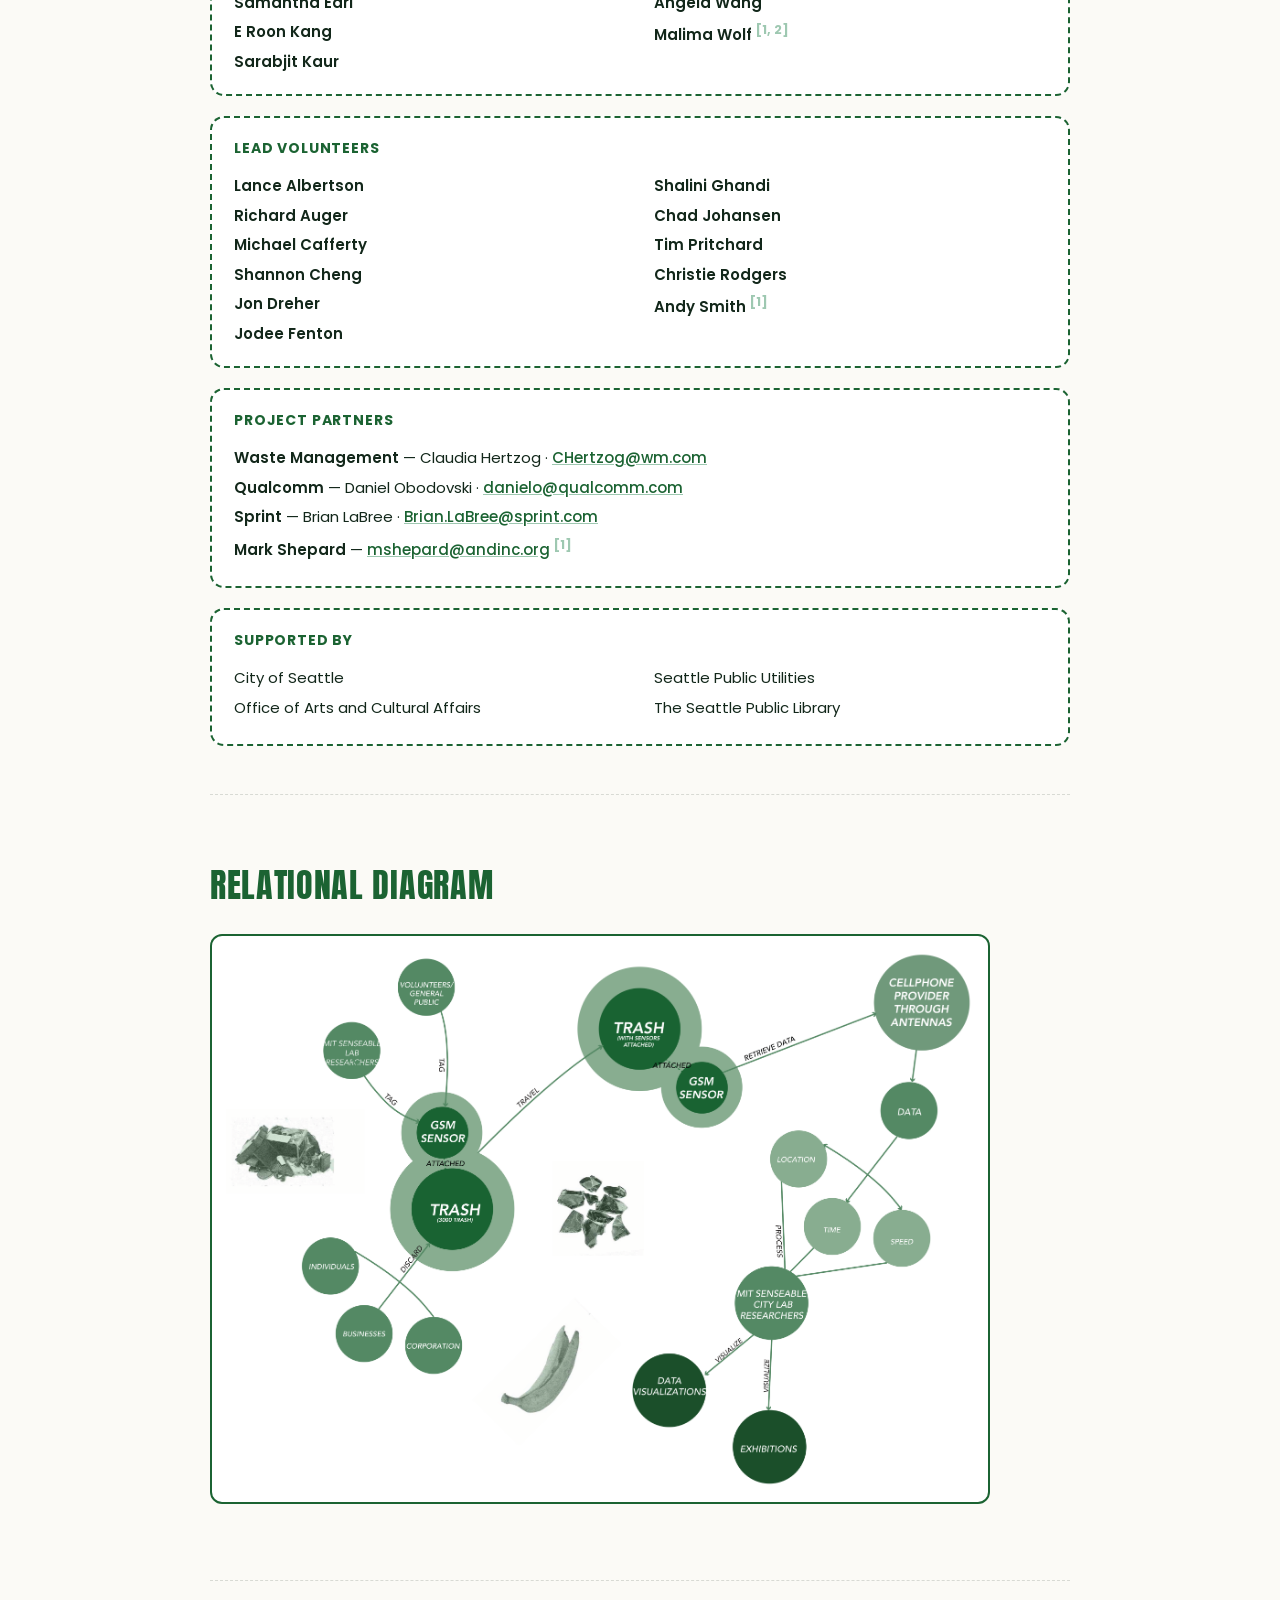
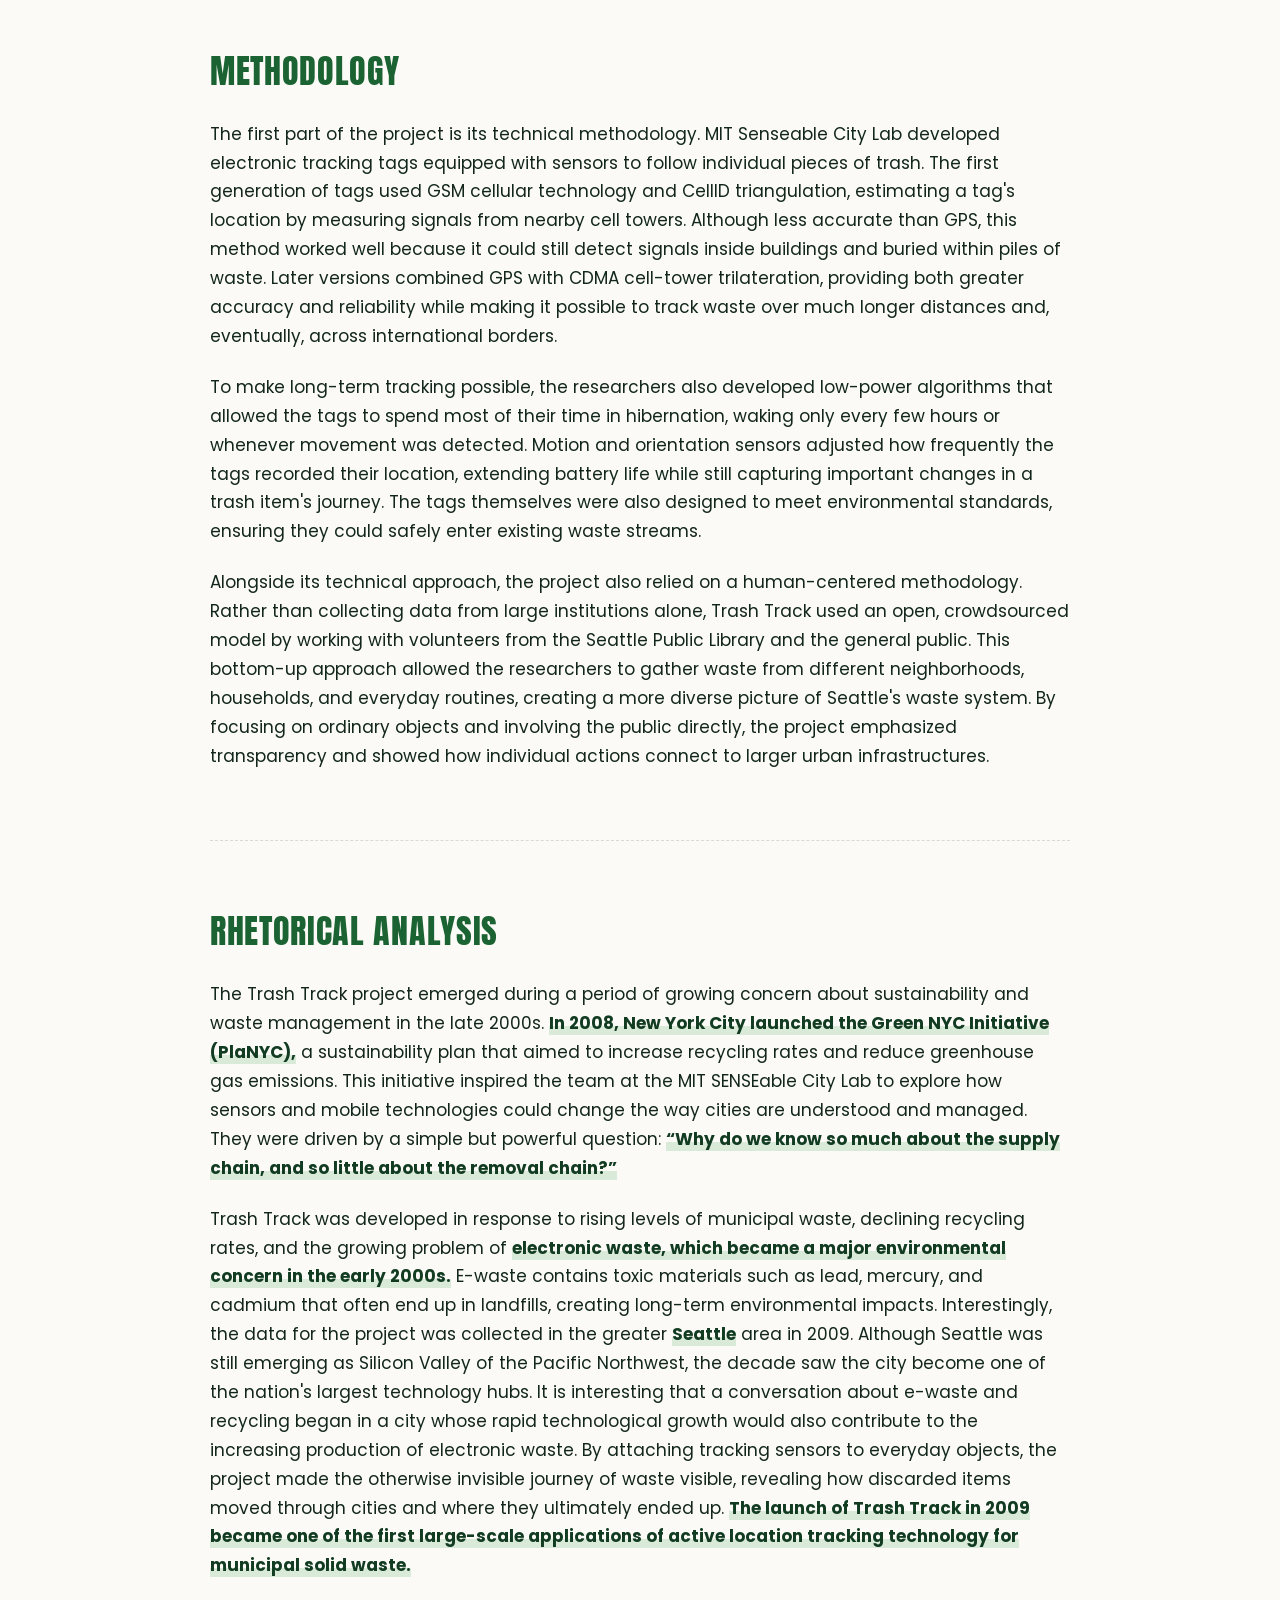
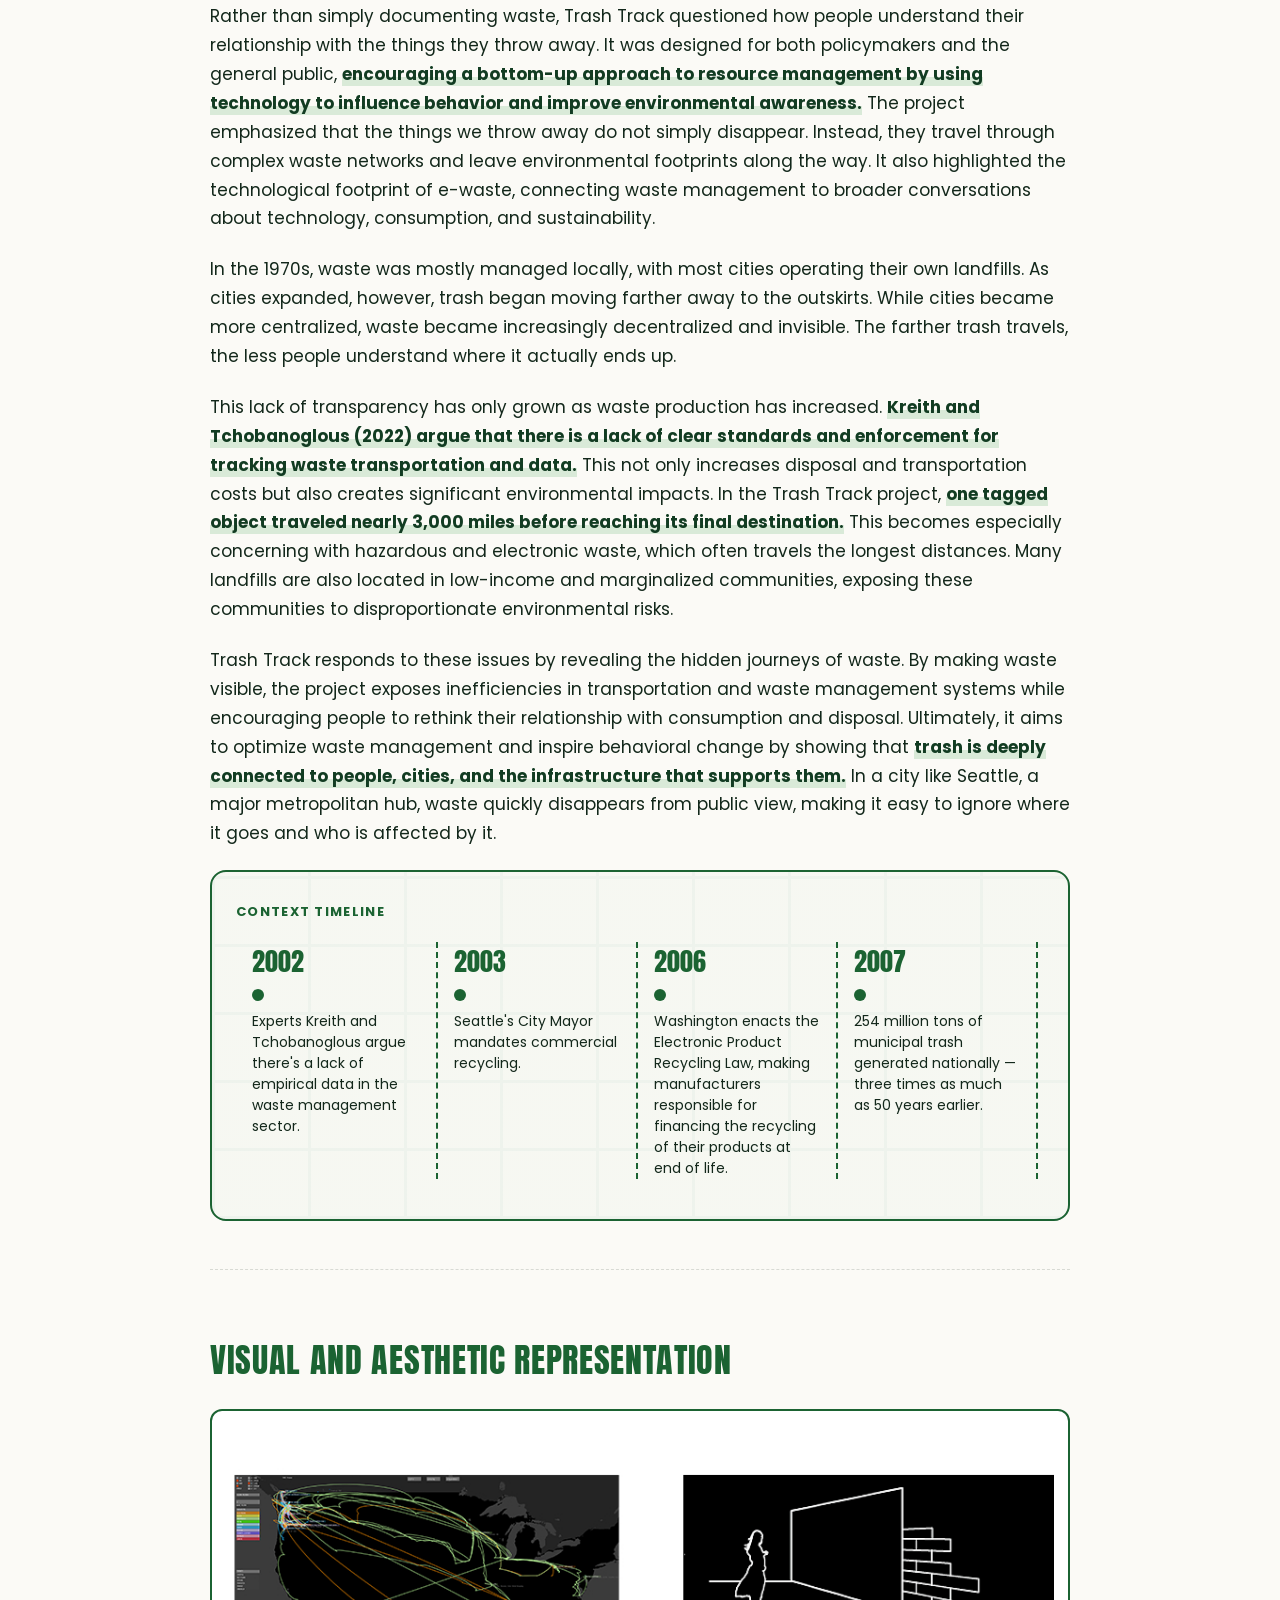
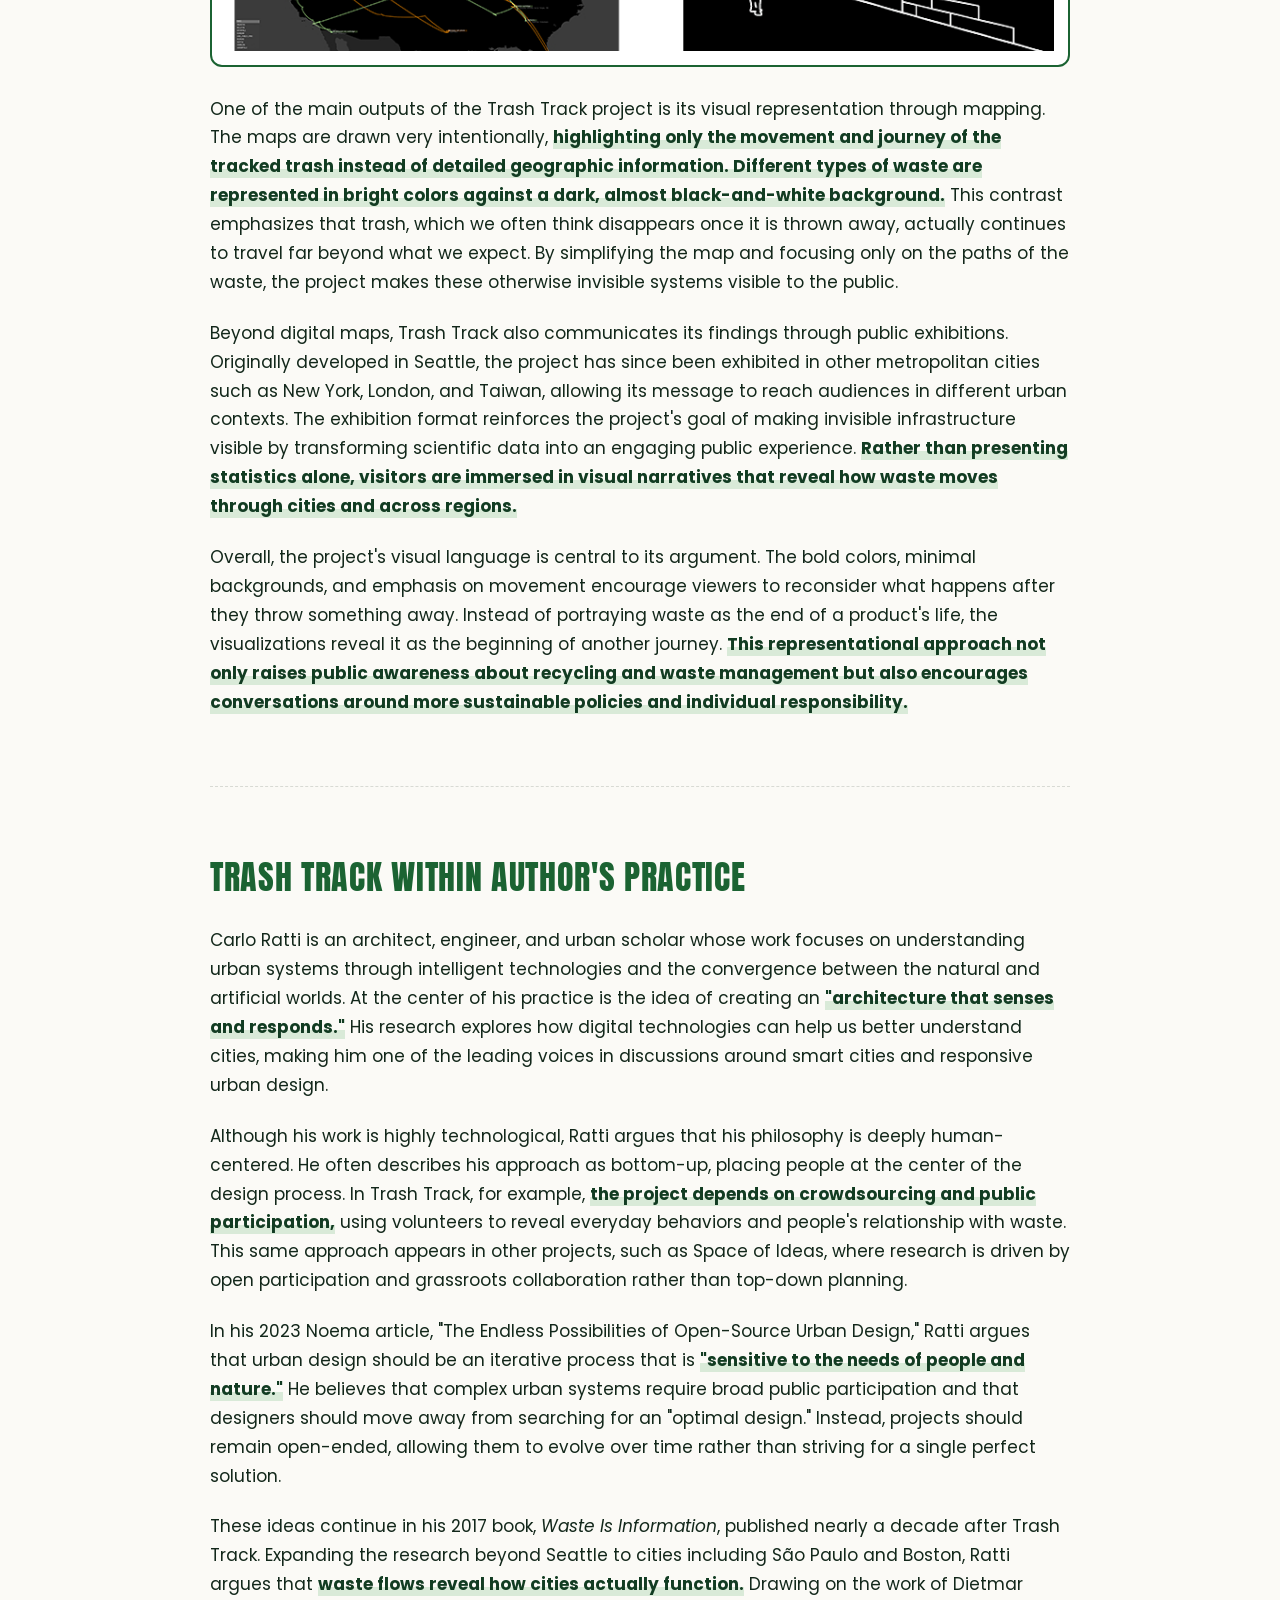
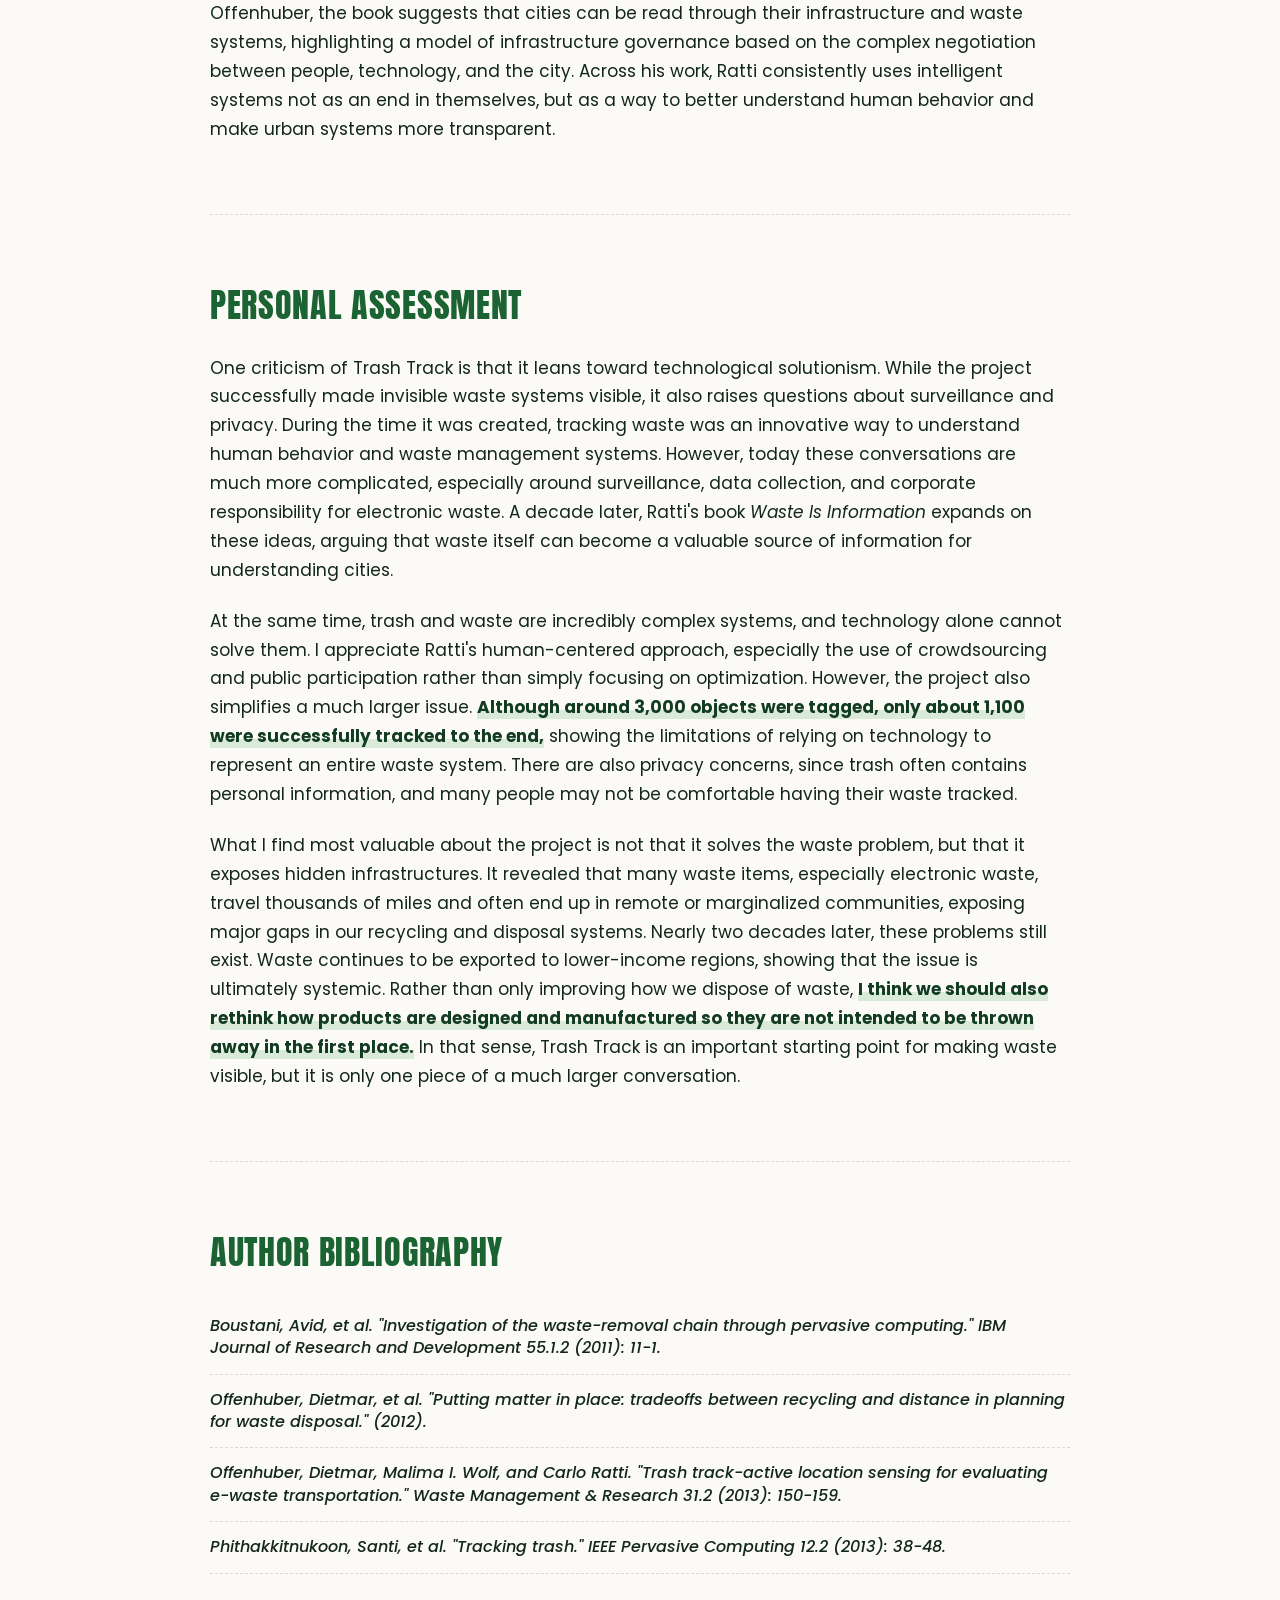
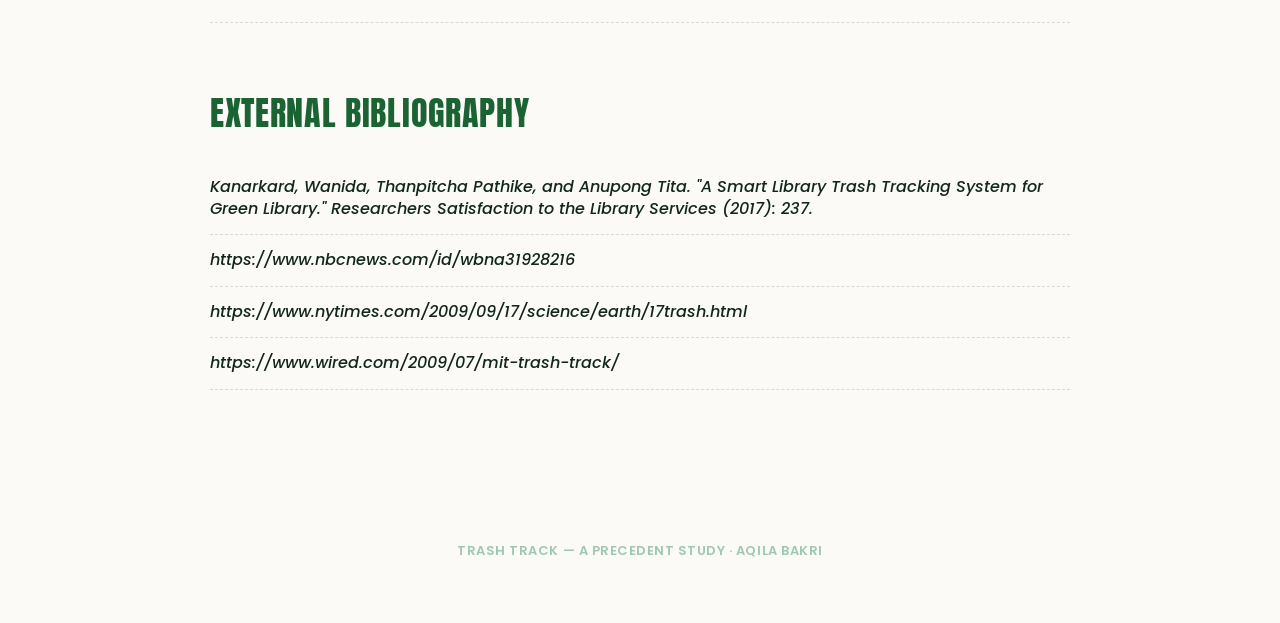
==== commit 5aaa30ea: "update" ====
--- a/index.html
+++ b/index.html
@@ -2,67 +2,352 @@
 <html lang="en">
 <head>
   <meta charset="UTF-8">
-  <title>Module 1</title>
-  <link href="https://fonts.googleapis.com/css2?family=Roboto:wght@300;400;500;700;900&display=swap" rel="stylesheet">
+  <meta name="viewport" content="width=device-width, initial-scale=1.0">
+  <title>Trash Track — A Precedent Study</title>
+  <link rel="preconnect" href="https://fonts.googleapis.com">
+  <link rel="preconnect" href="https://fonts.gstatic.com" crossorigin>
+  <link href="https://fonts.googleapis.com/css2?family=Anton&family=Poppins:ital,wght@0,400;0,500;0,600;0,700;0,800;1,400;1,500;1,600&display=swap" rel="stylesheet">
   <link rel="stylesheet" href="style.css">
 </head>
 <body>
+
+  <header class="hero">
+    <div class="hero-inner">
+      <p class="eyebrow">A Precedent Study</p>
+      <h1 class="project-title">Trash Track</h1>
+      <p class="project-author">MIT Senseable City Lab — Led by Director Carlo Ratti and Assaf Biderman</p>
+      <a class="mit-link" href="https://senseable.mit.edu/trashtrack/" target="_blank" rel="noopener">senseable.mit.edu/trashtrack &#8594;</a>
+    </div>
+  </header>
+
   <main>
-    <div class="project-title">Trash Track</div>
-    <div class="project-author">MIT Senseable City Lab Led by Director Carlo Ratti and Assaf Biderman</div>
-
-    <div class="project-heading">Year</div>
-    <div class="project-subheading">2009</div>
-
-    <div class="project-heading">Format</div>
-    <div class="project-subheading">Smart Tags &amp; Visualizations</div>
-
-    <div class="project-heading">Intended Audience</div>
-    <div class="project-subheading">Seattle Residents, policymakers, and the general public</div>
-
-    <div class="project-heading">Ontological Analysis</div>
-    <img src="assets/ontological-diagram.png" alt="Ontological analysis diagram showing the Trash Track sensor data workflow" class="project-image diagram-image">
-
-    <div class="project-heading">Historical and Contextual Analysis</div>
-    <div class="project-paragraph">
-      The Trash Track project emerged during a period of growing concern about sustainability and waste management in the late 2000s. <strong>In 2008, New York City launched the Green NYC Initiative (PlaNYC),</strong> a sustainability plan that aimed to increase recycling rates and reduce greenhouse gas emissions. This initiative inspired the team at the MIT SENSEable City Lab to explore how sensors and mobile technologies could change the way cities are understood and managed. They were driven by a simple but powerful question: <strong>“Why do we know so much about the supply chain, and so little about the removal chain?”</strong>
-    </div>
-
-    <div class="project-paragraph">
-      Trash Track was developed in response to rising levels of municipal waste, declining recycling rates, and the growing problem of <strong>electronic waste, which became a major environmental concern in the early 2000s.</strong> E-waste contains toxic materials such as lead, mercury, and cadmium that often end up in landfills, creating long-term environmental impacts. Interestingly, the data for the project was collected in the greater <strong>Seattle</strong> area in 2009. Although Seattle was still emerging as Silicon Valley of the Pacific Northwest, the decade saw the city become one of the nation's largest technology hubs. It is interesting that a conversation about e-waste and recycling began in a city whose rapid technological growth would also contribute to the increasing production of electronic waste. By attaching tracking sensors to everyday objects, the project made the otherwise invisible journey of waste visible, revealing how discarded items moved through cities and where they ultimately ended up. <strong>The launch of Trash Track in 2009 became one of the first large-scale applications of active location tracking technology for municipal solid waste.</strong>
-    </div>
-
-    <div class="project-paragraph">
-      Rather than simply documenting waste, Trash Track questioned how people understand their relationship with the things they throw away. It was designed for both policymakers and the general public, <strong>encouraging a bottom-up approach to resource management by using technology to influence behavior and improve environmental awareness.</strong> The project emphasized that the things we throw away do not simply disappear. Instead, they travel through complex waste networks and leave environmental footprints along the way. It also highlighted the technological footprint of e-waste, connecting waste management to broader conversations about technology, consumption, and sustainability.
-    </div>
-
-    <div class="project-heading">Visual and Aesthetic Representation</div>
-    <img src="assets/visual-maps.png" alt="Trash Track visualizations with mapped waste movement and exhibition imagery" class="project-image visual-image">
-
-    <div class="project-paragraph">
-      One of the main outputs of the Trash Track project is its visual representation through mapping. The maps are drawn very intentionally, <strong>highlighting only the movement and journey of the tracked trash instead of detailed geographic information. Different types of waste are represented in bright colors against a dark, almost black-and-white background.</strong> This contrast emphasizes that trash, which we often think disappears once it is thrown away, actually continues to travel far beyond what we expect. By simplifying the map and focusing only on the paths of the waste, the project makes these otherwise invisible systems visible to the public.
-    </div>
-
-    <div class="project-paragraph">
-      Beyond digital maps, Trash Track also communicates its findings through public exhibitions. Originally developed in Seattle, the project has since been exhibited in other metropolitan cities such as New York, London, and Taiwan, allowing its message to reach audiences in different urban contexts. The exhibition format reinforces the project's goal of making invisible infrastructure visible by transforming scientific data into an engaging public experience. <strong>Rather than presenting statistics alone, visitors are immersed in visual narratives that reveal how waste moves through cities and across regions.</strong>
-    </div>
-
-    <div class="project-paragraph">
-      Overall, the project's visual language is central to its argument. The bold colors, minimal backgrounds, and emphasis on movement encourage viewers to reconsider what happens after they throw something away. Instead of portraying waste as the end of a product's life, the visualizations reveal it as the beginning of another journey. <strong>This representational approach not only raises public awareness about recycling and waste management but also encourages conversations around more sustainable policies and individual responsibility.</strong>
-    </div>
-
-    <div class="project-heading">Author Bibliography</div>
-    <div><a href="https://d1wqtxts1xzle7.cloudfront.net/102951138/94dc1f68940d503c0cc553281f510d85735e-libre.pdf?1685754847=&response-content-disposition=inline%3B+filename%3DInvestigation_of_the_waste_removal_chain.pdf&Expires=1783045602&Signature=N0PZ8Z581~mNsEuhTAWoRqaVlyie0-oPzcNi4tFiwtxyv0lry90MJjICnnZ-Kv2badxNKZiTc9FWYCiclgj-mgr8UNvMMzD9nx5uKmu6uyCCSUhGAZ71P4XLLI3Q-CBhZ62nTDDSUEirSw-WnCBAmhRB-RpzN~SI5b4y6EwYliZT-ihi1C3ADcAQ0c6fRjBGYo93WvNZ3XO~Z03ubS8VWCiQ~E~t9R5AkaPrJ7jLbydZZxA3MWds4yFbXX6ZmPIFIys76SqtSHS7yRksMOKYu4j-LbcD9S1KdCwg0t2Thuw8XQG-Tq-TdPfyZAzlzvSAFkeRYKOPmRqWf1hsxlYBvg__&Key-Pair-Id=APKAJLOHF5GGSLRBV4ZA" class="project-link" target="_blank">Boustani, Avid, et al. "Investigation of the waste-removal chain through pervasive computing." IBM Journal of Research and Development 55.1.2 (2011): 11-1.</a></div>
-    <div><a href="https://dspace.mit.edu/bitstream/handle/1721.1/101625/Ratti_Putting%20matter.pdf?sequence=1&isAllowed=y" class="project-link" target="_blank">Offenhuber, Dietmar, et al. "Putting matter in place: tradeoffs between recycling and distance in planning for waste disposal." (2012).</a></div>
-    <div><a href="https://journals.sagepub.com/doi/pdf/10.1177/0734242X12469822?__cf_chl_f_tk=UpMCyZEfwv2Wwot99Ypy9RQjqIUlsG_R.NJmB5uKsfc-1783042388-1.0.1.1-j8Usb9ywQoZ8zNEx_PPg8EW_3EKim6v0zN5LejfJ8_c" class="project-link" target="_blank">Offenhuber, Dietmar, Malima I. Wolf, and Carlo Ratti. "Trash track-active location sensing for evaluating e-waste transportation." Waste Management &amp; Research 31.2 (2013): 150-159.</a></div>
-    <div><a href="https://resolver.ebsco.com/c/hvnjcg/result?id_token_hint=eyJraWQiOiIxNzY5MTEwMjQ0MDQ3IiwiYWxnIjoiUlMyNTYifQ.[base64].[base64]&customer=s2953473&group=main&profile=ftf&auth_type=force&key=100.65.137.136_8000_762473792&sid=google&auinit=S&aulast=Phithakkitnukoon&atitle=Tracking%20trash&id=doi:10.1109/MPRV.2013.37&title=IEEE%20Pervasive%20Computing&volume=12&issue=2&date=2013&spage=38&site=ftf-live" class="project-link" target="_blank">Phithakkitnukoon, Santi, et al. "Tracking trash." IEEE Pervasive Computing 12.2 (2013): 38-48.</a></div>
-
-    <div class="project-heading">External Bibliography</div>
-    <div><a href="https://www.researchgate.net/profile/Siti-Farizwana-Mohd-Ridzwan-2/publication/328799708_A_Bibliometric_Analysis_of_Studies_on_Medical_Radiation_Workers_Active_Authors_Hot_Topics_and_Malaysian_Works_in_the_Research_Landscape/links/5d94046e92851c33e94e05ba/A-Bibliometric-Analysis-of-Studies-on-Medical-Radiation-Workers-Active-Authors-Hot-Topics-and-Malaysian-Works-in-the-Research-Landscape.pdf#page=240" class="project-link" target="_blank">Kanarkard, Wanida, Thanpitcha Pathike, and Anupong Tita. "A Smart Library Trash Tracking System for Green Library." Researchers Satisfaction to the Library Services (2017): 237.</a></div>
-    <div><a href="https://www.nbcnews.com/id/wbna31928216" class="project-link" target="_blank">https://www.nbcnews.com/id/wbna31928216</a></div>
-    <div><a href="https://www.nytimes.com/2009/09/17/science/earth/17trash.html" class="project-link" target="_blank">https://www.nytimes.com/2009/09/17/science/earth/17trash.html</a></div>
-    <div><a href="https://www.wired.com/2009/07/mit-trash-track/" class="project-link" target="_blank">https://www.wired.com/2009/07/mit-trash-track/</a></div>
+
+    <!-- QUICK FACTS -->
+    <section class="facts-row">
+      <div class="fact-node">
+        <span class="fact-dot"></span>
+        <span class="fact-label">Year</span>
+        <span class="fact-value">2009</span>
+      </div>
+      <div class="fact-node">
+        <span class="fact-dot"></span>
+        <span class="fact-label">Format</span>
+        <span class="fact-value">Smart Tags &amp; Visualizations</span>
+      </div>
+      <div class="fact-node">
+        <span class="fact-dot"></span>
+        <span class="fact-label">Intended Audience</span>
+        <span class="fact-value">Seattle residents, policymakers, and the general public</span>
+      </div>
+    </section>
+
+    <!-- TEAM -->
+    <section class="section">
+      <h2 class="section-heading">Project Team</h2>
+
+      <div class="credit-grid">
+
+        <div class="credit-card">
+          <h3 class="credit-title">Leadership</h3>
+          <ul class="credit-list">
+            <li><span class="name">Carlo Ratti</span> — Director</li>
+            <li><span class="name">Assaf Biderman</span> — Associate Director <sup>[1]</sup></li>
+          </ul>
+        </div>
+
+        <div class="credit-card">
+          <h3 class="credit-title">Team Leaders</h3>
+          <ul class="credit-list">
+            <li><span class="name">Dietmar Offenhuber</span> — Team Leader</li>
+            <li><span class="name">Eugenio Morello</span> — Team Leader, Concept</li>
+            <li><span class="name">Musstanser Tinauli</span> — Team Leader, First Phase</li>
+            <li><span class="name">Kristian Kloeckl</span> — Team Leader, Second Phase <sup>[1, 2]</sup></li>
+          </ul>
+        </div>
+
+        <div class="credit-card">
+          <h3 class="credit-title">Engineering &amp; Programming</h3>
+          <ul class="credit-list">
+            <li><span class="name">Lewis Girod</span> — Engineering</li>
+            <li><span class="name">David Lee</span> — Programming <sup>[1]</sup></li>
+          </ul>
+        </div>
+
+        <div class="credit-card">
+          <h3 class="credit-title">Videography</h3>
+          <ul class="credit-list">
+            <li><span class="name">Armin Linke</span> — Video <sup>[1]</sup></li>
+          </ul>
+        </div>
+
+        <div class="credit-card">
+          <h3 class="credit-title">Advisors</h3>
+          <ul class="credit-list">
+            <li><span class="name">Rex Britter</span></li>
+            <li><span class="name">Tim Gutowski</span></li>
+            <li><span class="name">Stephen Miles</span> <sup>[1]</sup></li>
+          </ul>
+        </div>
+
+        <div class="credit-card">
+          <h3 class="credit-title">Special Thanks</h3>
+          <ul class="credit-list">
+            <li><span class="name">Jodee Fenton</span></li>
+            <li><span class="name">Tim Pritchard</span></li>
+          </ul>
+        </div>
+
+        <div class="credit-card credit-card--wide">
+          <h3 class="credit-title">Team Members</h3>
+          <ul class="credit-list credit-list--columns">
+            <li><span class="name">Alan Anderson</span></li>
+            <li><span class="name">Clio Andris</span></li>
+            <li><span class="name">Avid Boustani</span></li>
+            <li><span class="name">Carnaven Chiu</span></li>
+            <li><span class="name">Chris Chung</span></li>
+            <li><span class="name">Lorenzo Davolli</span></li>
+            <li><span class="name">Kathryn Dineen</span></li>
+            <li><span class="name">Jennifer Dunnam</span></li>
+            <li><span class="name">Natalia Duque Ciceri</span></li>
+            <li><span class="name">Samantha Earl</span></li>
+            <li><span class="name">E Roon Kang</span></li>
+            <li><span class="name">Sarabjit Kaur</span></li>
+            <li><span class="name">Eugene Lee</span></li>
+            <li><span class="name">Kevin Nattinger</span></li>
+            <li><span class="name">Sarah Neilson</span></li>
+            <li><span class="name">Giovanni de Niederhausern</span></li>
+            <li><span class="name">Jill Passano</span></li>
+            <li><span class="name">Elizabeth Ramaccia</span></li>
+            <li><span class="name">Renato Rinaldi</span></li>
+            <li><span class="name">Francisca Rojas</span></li>
+            <li><span class="name">Louis Sirota</span></li>
+            <li><span class="name">Angela Wang</span></li>
+            <li><span class="name">Malima Wolf</span> <sup>[1, 2]</sup></li>
+          </ul>
+        </div>
+
+        <div class="credit-card credit-card--wide">
+          <h3 class="credit-title">Lead Volunteers</h3>
+          <ul class="credit-list credit-list--columns">
+            <li><span class="name">Lance Albertson</span></li>
+            <li><span class="name">Richard Auger</span></li>
+            <li><span class="name">Michael Cafferty</span></li>
+            <li><span class="name">Shannon Cheng</span></li>
+            <li><span class="name">Jon Dreher</span></li>
+            <li><span class="name">Jodee Fenton</span></li>
+            <li><span class="name">Shalini Ghandi</span></li>
+            <li><span class="name">Chad Johansen</span></li>
+            <li><span class="name">Tim Pritchard</span></li>
+            <li><span class="name">Christie Rodgers</span></li>
+            <li><span class="name">Andy Smith</span> <sup>[1]</sup></li>
+          </ul>
+        </div>
+
+        <div class="credit-card credit-card--wide">
+          <h3 class="credit-title">Project Partners</h3>
+          <ul class="credit-list">
+            <li><span class="name">Waste Management</span> — Claudia Hertzog · <a class="inline-link" href="mailto:CHertzog@wm.com">CHertzog@wm.com</a></li>
+            <li><span class="name">Qualcomm</span> — Daniel Obodovski · <a class="inline-link" href="mailto:danielo@qualcomm.com">danielo@qualcomm.com</a></li>
+            <li><span class="name">Sprint</span> — Brian LaBree · <a class="inline-link" href="mailto:Brian.LaBree@sprint.com">Brian.LaBree@sprint.com</a></li>
+            <li><span class="name">Mark Shepard</span> — <a class="inline-link" href="mailto:mshepard@andinc.org">mshepard@andinc.org</a> <sup>[1]</sup></li>
+          </ul>
+        </div>
+
+        <div class="credit-card credit-card--wide">
+          <h3 class="credit-title">Supported By</h3>
+          <ul class="credit-list credit-list--columns">
+            <li>City of Seattle</li>
+            <li>Office of Arts and Cultural Affairs</li>
+            <li>Seattle Public Utilities</li>
+            <li>The Seattle Public Library</li>
+          </ul>
+        </div>
+
+      </div>
+    </section>
+
+    <!-- RELATIONAL DIAGRAM -->
+    <section class="section">
+      <h2 class="section-heading">Relational Diagram</h2>
+      <img src="assets/relational-diagram.png" alt="Relational diagram mapping how trash, GSM sensors, the cellphone network, and MIT Senseable City Lab researchers connect to produce data visualizations and exhibitions" class="project-image diagram-image">
+    </section>
+
+    <!-- METHODOLOGY -->
+    <section class="section">
+      <h2 class="section-heading">Methodology</h2>
+
+      <p class="project-paragraph">
+        The first part of the project is its technical methodology. MIT Senseable City Lab developed electronic tracking tags equipped with sensors to follow individual pieces of trash. The first generation of tags used GSM cellular technology and CellID triangulation, estimating a tag's location by measuring signals from nearby cell towers. Although less accurate than GPS, this method worked well because it could still detect signals inside buildings and buried within piles of waste. Later versions combined GPS with CDMA cell-tower trilateration, providing both greater accuracy and reliability while making it possible to track waste over much longer distances and, eventually, across international borders.
+      </p>
+
+      <p class="project-paragraph">
+        To make long-term tracking possible, the researchers also developed low-power algorithms that allowed the tags to spend most of their time in hibernation, waking only every few hours or whenever movement was detected. Motion and orientation sensors adjusted how frequently the tags recorded their location, extending battery life while still capturing important changes in a trash item's journey. The tags themselves were also designed to meet environmental standards, ensuring they could safely enter existing waste streams.
+      </p>
+
+      <p class="project-paragraph">
+        Alongside its technical approach, the project also relied on a human-centered methodology. Rather than collecting data from large institutions alone, Trash Track used an open, crowdsourced model by working with volunteers from the Seattle Public Library and the general public. This bottom-up approach allowed the researchers to gather waste from different neighborhoods, households, and everyday routines, creating a more diverse picture of Seattle's waste system. By focusing on ordinary objects and involving the public directly, the project emphasized transparency and showed how individual actions connect to larger urban infrastructures.
+      </p>
+    </section>
+
+    <!-- RHETORICAL ANALYSIS -->
+    <section class="section">
+      <h2 class="section-heading">Rhetorical Analysis</h2>
+
+      <p class="project-paragraph">
+        The Trash Track project emerged during a period of growing concern about sustainability and waste management in the late 2000s. <strong>In 2008, New York City launched the Green NYC Initiative (PlaNYC),</strong> a sustainability plan that aimed to increase recycling rates and reduce greenhouse gas emissions. This initiative inspired the team at the MIT SENSEable City Lab to explore how sensors and mobile technologies could change the way cities are understood and managed. They were driven by a simple but powerful question: <strong>“Why do we know so much about the supply chain, and so little about the removal chain?”</strong>
+      </p>
+
+      <p class="project-paragraph">
+        Trash Track was developed in response to rising levels of municipal waste, declining recycling rates, and the growing problem of <strong>electronic waste, which became a major environmental concern in the early 2000s.</strong> E-waste contains toxic materials such as lead, mercury, and cadmium that often end up in landfills, creating long-term environmental impacts. Interestingly, the data for the project was collected in the greater <strong>Seattle</strong> area in 2009. Although Seattle was still emerging as Silicon Valley of the Pacific Northwest, the decade saw the city become one of the nation's largest technology hubs. It is interesting that a conversation about e-waste and recycling began in a city whose rapid technological growth would also contribute to the increasing production of electronic waste. By attaching tracking sensors to everyday objects, the project made the otherwise invisible journey of waste visible, revealing how discarded items moved through cities and where they ultimately ended up. <strong>The launch of Trash Track in 2009 became one of the first large-scale applications of active location tracking technology for municipal solid waste.</strong>
+      </p>
+
+      <p class="project-paragraph">
+        Rather than simply documenting waste, Trash Track questioned how people understand their relationship with the things they throw away. It was designed for both policymakers and the general public, <strong>encouraging a bottom-up approach to resource management by using technology to influence behavior and improve environmental awareness.</strong> The project emphasized that the things we throw away do not simply disappear. Instead, they travel through complex waste networks and leave environmental footprints along the way. It also highlighted the technological footprint of e-waste, connecting waste management to broader conversations about technology, consumption, and sustainability.
+      </p>
+
+      <p class="project-paragraph">
+        In the 1970s, waste was mostly managed locally, with most cities operating their own landfills. As cities expanded, however, trash began moving farther away to the outskirts. While cities became more centralized, waste became increasingly decentralized and invisible. The farther trash travels, the less people understand where it actually ends up.
+      </p>
+
+      <p class="project-paragraph">
+        This lack of transparency has only grown as waste production has increased. <strong>Kreith and Tchobanoglous (2022) argue that there is a lack of clear standards and enforcement for tracking waste transportation and data.</strong> This not only increases disposal and transportation costs but also creates significant environmental impacts. In the Trash Track project, <strong>one tagged object traveled nearly 3,000 miles before reaching its final destination.</strong> This becomes especially concerning with hazardous and electronic waste, which often travels the longest distances. Many landfills are also located in low-income and marginalized communities, exposing these communities to disproportionate environmental risks.
+      </p>
+
+      <p class="project-paragraph">
+        Trash Track responds to these issues by revealing the hidden journeys of waste. By making waste visible, the project exposes inefficiencies in transportation and waste management systems while encouraging people to rethink their relationship with consumption and disposal. Ultimately, it aims to optimize waste management and inspire behavioral change by showing that <strong>trash is deeply connected to people, cities, and the infrastructure that supports them.</strong> In a city like Seattle, a major metropolitan hub, waste quickly disappears from public view, making it easy to ignore where it goes and who is affected by it.
+      </p>
+
+      <!-- TIMELINE -->
+      <div class="timeline-wrap">
+        <p class="timeline-caption">Context Timeline</p>
+        <div class="timeline">
+          <div class="timeline-item">
+            <span class="timeline-year">2002</span>
+            <span class="timeline-dot"></span>
+            <p class="timeline-text">Experts Kreith and Tchobanoglous argue there's a lack of empirical data in the waste management sector.</p>
+          </div>
+          <div class="timeline-item">
+            <span class="timeline-year">2003</span>
+            <span class="timeline-dot"></span>
+            <p class="timeline-text">Seattle's City Mayor mandates commercial recycling.</p>
+          </div>
+          <div class="timeline-item">
+            <span class="timeline-year">2006</span>
+            <span class="timeline-dot"></span>
+            <p class="timeline-text">Washington enacts the Electronic Product Recycling Law, making manufacturers responsible for financing the recycling of their products at end of life.</p>
+          </div>
+          <div class="timeline-item">
+            <span class="timeline-year">2007</span>
+            <span class="timeline-dot"></span>
+            <p class="timeline-text">254 million tons of municipal trash generated nationally — three times as much as 50 years earlier.</p>
+          </div>
+          <div class="timeline-item">
+            <span class="timeline-year">2008</span>
+            <span class="timeline-dot"></span>
+            <p class="timeline-text">Seattle City Council passes the Zero Waste Resolution to recycle and compost all landfill waste.</p>
+          </div>
+          <div class="timeline-item">
+            <span class="timeline-year">2009</span>
+            <span class="timeline-dot"></span>
+            <p class="timeline-text">NYC's Green NYC Initiative inspires the Trash Track project; Washington's E-Waste Recycling Law takes effect, funding free e-waste recycling.</p>
+          </div>
+          <div class="timeline-item timeline-item--launch">
+            <span class="timeline-year">2009</span>
+            <span class="timeline-dot timeline-dot--launch"></span>
+            <p class="timeline-text"><strong>Trash Track launches</strong>, January 1.</p>
+          </div>
+          <div class="timeline-item">
+            <span class="timeline-year">After</span>
+            <span class="timeline-dot"></span>
+            <p class="timeline-text">Results are presented through immersive exhibitions in multiple cities, sparking discussions on sustainable public policy.</p>
+          </div>
+        </div>
+      </div>
+    </section>
+
+    <!-- VISUAL AND AESTHETIC REPRESENTATION -->
+    <section class="section">
+      <h2 class="section-heading">Visual and Aesthetic Representation</h2>
+      <img src="assets/visual-maps.png" alt="Trash Track visualizations with mapped waste movement and exhibition imagery" class="project-image visual-image">
+
+      <p class="project-paragraph">
+        One of the main outputs of the Trash Track project is its visual representation through mapping. The maps are drawn very intentionally, <strong>highlighting only the movement and journey of the tracked trash instead of detailed geographic information. Different types of waste are represented in bright colors against a dark, almost black-and-white background.</strong> This contrast emphasizes that trash, which we often think disappears once it is thrown away, actually continues to travel far beyond what we expect. By simplifying the map and focusing only on the paths of the waste, the project makes these otherwise invisible systems visible to the public.
+      </p>
+
+      <p class="project-paragraph">
+        Beyond digital maps, Trash Track also communicates its findings through public exhibitions. Originally developed in Seattle, the project has since been exhibited in other metropolitan cities such as New York, London, and Taiwan, allowing its message to reach audiences in different urban contexts. The exhibition format reinforces the project's goal of making invisible infrastructure visible by transforming scientific data into an engaging public experience. <strong>Rather than presenting statistics alone, visitors are immersed in visual narratives that reveal how waste moves through cities and across regions.</strong>
+      </p>
+
+      <p class="project-paragraph">
+        Overall, the project's visual language is central to its argument. The bold colors, minimal backgrounds, and emphasis on movement encourage viewers to reconsider what happens after they throw something away. Instead of portraying waste as the end of a product's life, the visualizations reveal it as the beginning of another journey. <strong>This representational approach not only raises public awareness about recycling and waste management but also encourages conversations around more sustainable policies and individual responsibility.</strong>
+      </p>
+    </section>
+
+    <!-- TRASH TRACK WITHIN AUTHOR'S PRACTICE -->
+    <section class="section">
+      <h2 class="section-heading">Trash Track within Author's Practice</h2>
+
+      <p class="project-paragraph">
+        Carlo Ratti is an architect, engineer, and urban scholar whose work focuses on understanding urban systems through intelligent technologies and the convergence between the natural and artificial worlds. At the center of his practice is the idea of creating an <strong>"architecture that senses and responds."</strong> His research explores how digital technologies can help us better understand cities, making him one of the leading voices in discussions around smart cities and responsive urban design.
+      </p>
+
+      <p class="project-paragraph">
+        Although his work is highly technological, Ratti argues that his philosophy is deeply human-centered. He often describes his approach as bottom-up, placing people at the center of the design process. In Trash Track, for example, <strong>the project depends on crowdsourcing and public participation,</strong> using volunteers to reveal everyday behaviors and people's relationship with waste. This same approach appears in other projects, such as Space of Ideas, where research is driven by open participation and grassroots collaboration rather than top-down planning.
+      </p>
+
+      <p class="project-paragraph">
+        In his 2023 Noema article, "The Endless Possibilities of Open-Source Urban Design," Ratti argues that urban design should be an iterative process that is <strong>"sensitive to the needs of people and nature."</strong> He believes that complex urban systems require broad public participation and that designers should move away from searching for an "optimal design." Instead, projects should remain open-ended, allowing them to evolve over time rather than striving for a single perfect solution.
+      </p>
+
+      <p class="project-paragraph">
+        These ideas continue in his 2017 book, <em>Waste Is Information</em>, published nearly a decade after Trash Track. Expanding the research beyond Seattle to cities including São Paulo and Boston, Ratti argues that <strong>waste flows reveal how cities actually function.</strong> Drawing on the work of Dietmar Offenhuber, the book suggests that cities can be read through their infrastructure and waste systems, highlighting a model of infrastructure governance based on the complex negotiation between people, technology, and the city. Across his work, Ratti consistently uses intelligent systems not as an end in themselves, but as a way to better understand human behavior and make urban systems more transparent.
+      </p>
+    </section>
+
+    <!-- PERSONAL ASSESSMENT -->
+    <section class="section">
+      <h2 class="section-heading">Personal Assessment</h2>
+
+      <p class="project-paragraph">
+        One criticism of Trash Track is that it leans toward technological solutionism. While the project successfully made invisible waste systems visible, it also raises questions about surveillance and privacy. During the time it was created, tracking waste was an innovative way to understand human behavior and waste management systems. However, today these conversations are much more complicated, especially around surveillance, data collection, and corporate responsibility for electronic waste. A decade later, Ratti's book <em>Waste Is Information</em> expands on these ideas, arguing that waste itself can become a valuable source of information for understanding cities.
+      </p>
+
+      <p class="project-paragraph">
+        At the same time, trash and waste are incredibly complex systems, and technology alone cannot solve them. I appreciate Ratti's human-centered approach, especially the use of crowdsourcing and public participation rather than simply focusing on optimization. However, the project also simplifies a much larger issue. <strong>Although around 3,000 objects were tagged, only about 1,100 were successfully tracked to the end,</strong> showing the limitations of relying on technology to represent an entire waste system. There are also privacy concerns, since trash often contains personal information, and many people may not be comfortable having their waste tracked.
+      </p>
+
+      <p class="project-paragraph">
+        What I find most valuable about the project is not that it solves the waste problem, but that it exposes hidden infrastructures. It revealed that many waste items, especially electronic waste, travel thousands of miles and often end up in remote or marginalized communities, exposing major gaps in our recycling and disposal systems. Nearly two decades later, these problems still exist. Waste continues to be exported to lower-income regions, showing that the issue is ultimately systemic. Rather than only improving how we dispose of waste, <strong>I think we should also rethink how products are designed and manufactured so they are not intended to be thrown away in the first place.</strong> In that sense, Trash Track is an important starting point for making waste visible, but it is only one piece of a much larger conversation.
+      </p>
+    </section>
+
+    <!-- AUTHOR BIBLIOGRAPHY -->
+    <section class="section">
+      <h2 class="section-heading">Author Bibliography</h2>
+      <div class="link-list">
+        <a href="https://d1wqtxts1xzle7.cloudfront.net/102951138/94dc1f68940d503c0cc553281f510d85735e-libre.pdf?1685754847=&response-content-disposition=inline%3B+filename%3DInvestigation_of_the_waste_removal_chain.pdf&Expires=1783045602&Signature=N0PZ8Z581~mNsEuhTAWoRqaVlyie0-oPzcNi4tFiwtxyv0lry90MJjICnnZ-Kv2badxNKZiTc9FWYCiclgj-mgr8UNvMMzD9nx5uKmu6uyCCSUhGAZ71P4XLLI3Q-CBhZ62nTDDSUEirSw-WnCBAmhRB-RpzN~SI5b4y6EwYliZT-ihi1C3ADcAQ0c6fRjBGYo93WvNZ3XO~Z03ubS8VWCiQ~E~t9R5AkaPrJ7jLbydZZxA3MWds4yFbXX6ZmPIFIys76SqtSHS7yRksMOKYu4j-LbcD9S1KdCwg0t2Thuw8XQG-Tq-TdPfyZAzlzvSAFkeRYKOPmRqWf1hsxlYBvg__&Key-Pair-Id=APKAJLOHF5GGSLRBV4ZA" class="project-link" target="_blank" rel="noopener">Boustani, Avid, et al. "Investigation of the waste-removal chain through pervasive computing." IBM Journal of Research and Development 55.1.2 (2011): 11-1.</a>
+        <a href="https://dspace.mit.edu/bitstream/handle/1721.1/101625/Ratti_Putting%20matter.pdf?sequence=1&isAllowed=y" class="project-link" target="_blank" rel="noopener">Offenhuber, Dietmar, et al. "Putting matter in place: tradeoffs between recycling and distance in planning for waste disposal." (2012).</a>
+        <a href="https://journals.sagepub.com/doi/pdf/10.1177/0734242X12469822?__cf_chl_f_tk=UpMCyZEfwv2Wwot99Ypy9RQjqIUlsG_R.NJmB5uKsfc-1783042388-1.0.1.1-j8Usb9ywQoZ8zNEx_PPg8EW_3EKim6v0zN5LejfJ8_c" class="project-link" target="_blank" rel="noopener">Offenhuber, Dietmar, Malima I. Wolf, and Carlo Ratti. "Trash track-active location sensing for evaluating e-waste transportation." Waste Management &amp; Research 31.2 (2013): 150-159.</a>
+        <a href="https://resolver.ebsco.com/c/hvnjcg/result?id_token_hint=eyJraWQiOiIxNzY5MTEwMjQ0MDQ3IiwiYWxnIjoiUlMyNTYifQ.[base64].[base64]&customer=s2953473&group=main&profile=ftf&auth_type=force&key=100.65.137.136_8000_762473792&sid=google&auinit=S&aulast=Phithakkitnukoon&atitle=Tracking%20trash&id=doi:10.1109/MPRV.2013.37&title=IEEE%20Pervasive%20Computing&volume=12&issue=2&date=2013&spage=38&site=ftf-live" class="project-link" target="_blank" rel="noopener">Phithakkitnukoon, Santi, et al. "Tracking trash." IEEE Pervasive Computing 12.2 (2013): 38-48.</a>
+      </div>
+    </section>
+
+    <!-- EXTERNAL BIBLIOGRAPHY -->
+    <section class="section">
+      <h2 class="section-heading">External Bibliography</h2>
+      <div class="link-list">
+        <a href="https://www.researchgate.net/profile/Siti-Farizwana-Mohd-Ridzwan-2/publication/328799708_A_Bibliometric_Analysis_of_Studies_on_Medical_Radiation_Workers_Active_Authors_Hot_Topics_and_Malaysian_Works_in_the_Research_Landscape/links/5d94046e92851c33e94e05ba/A-Bibliometric-Analysis-of-Studies-on-Medical-Radiation-Workers-Active-Authors-Hot-Topics-and-Malaysian-Works-in-the-Research-Landscape.pdf#page=240" class="project-link" target="_blank" rel="noopener">Kanarkard, Wanida, Thanpitcha Pathike, and Anupong Tita. "A Smart Library Trash Tracking System for Green Library." Researchers Satisfaction to the Library Services (2017): 237.</a>
+        <a href="https://www.nbcnews.com/id/wbna31928216" class="project-link" target="_blank" rel="noopener">https://www.nbcnews.com/id/wbna31928216</a>
+        <a href="https://www.nytimes.com/2009/09/17/science/earth/17trash.html" class="project-link" target="_blank" rel="noopener">https://www.nytimes.com/2009/09/17/science/earth/17trash.html</a>
+        <a href="https://www.wired.com/2009/07/mit-trash-track/" class="project-link" target="_blank" rel="noopener">https://www.wired.com/2009/07/mit-trash-track/</a>
+      </div>
+    </section>
+
   </main>
-  <script src="script.js"></script>
+
+  <footer class="site-footer">
+    <p>Trash Track — A Precedent Study · Aqila Bakri</p>
+  </footer>
+
 </body>
 </html>
--- a/style.css
+++ b/style.css
@@ -1,111 +1,419 @@
-@import url('https://fonts.googleapis.com/css2?family=Roboto:wght@300;400;500;700;900&display=swap');
+@import url('https://fonts.googleapis.com/css2?family=Anton&family=Poppins:ital,wght@0,400;0,500;0,600;0,700;0,800;1,400;1,500;1,600&display=swap');
+
+:root {
+  --forest: #1b6332;
+  --forest-dark: #123c22;
+  --ink: #12271a;
+  --sage: #9ec8b1;
+  --sage-light: #d9ead8ff;
+  --mint: #63bf7e;
+  --paper: #fbfaf6;
+  --white: #ffffff;
+  --line: rgba(18, 39, 26, 0.15);
+}
+
+* {
+  box-sizing: border-box;
+}
 
 body {
-  font-family: 'Roboto', sans-serif;
-  background-color: #ffffff;
-  color: #000000;
+  font-family: 'Poppins', sans-serif;
+  background-color: var(--paper);
+  color: var(--ink);
   margin: 0;
   padding: 0;
-}
+  line-height: 1.5;
+}
+
+/* ---------- Map texture (shared background) ---------- */
+
+.hero,
+.timeline-wrap {
+  background-image:
+    linear-gradient(rgba(251, 250, 246, 0.86), rgba(251, 250, 246, 0.86)),
+    repeating-linear-gradient(0deg, var(--sage) 0 3px, transparent 3px 68px),
+    repeating-linear-gradient(90deg, var(--sage) 0 3px, transparent 3px 96px);
+  background-color: var(--sage-light);
+}
+
+.hero {
+  background-image:
+    linear-gradient(rgba(251, 250, 246, 0.55), rgba(251, 250, 246, 0.72)),
+    repeating-linear-gradient(0deg, var(--sage) 0 4px, transparent 4px 74px),
+    repeating-linear-gradient(90deg, var(--sage) 0 4px, transparent 4px 104px);
+}
+
+/* ---------- Hero ---------- */
+
+.hero {
+  padding: 90px 20px 60px;
+  border-bottom: 4px solid var(--forest);
+}
+
+.hero-inner {
+  max-width: 900px;
+  margin: 0 auto;
+  text-align: center;
+}
+
+.eyebrow {
+  font-family: 'Poppins', sans-serif;
+  font-style: italic;
+  font-weight: 600;
+  letter-spacing: 0.12em;
+  text-transform: uppercase;
+  color: var(--forest);
+  font-size: 15px;
+  margin: 0 0 6px;
+}
+
+.project-title {
+  font-family: 'Anton', sans-serif;
+  font-weight: 400;
+  text-transform: uppercase;
+  letter-spacing: 0.02em;
+  color: var(--forest);
+  font-size: clamp(52px, 12vw, 110px);
+  margin: 0 0 14px;
+  line-height: 0.95;
+}
+
+.project-author {
+  font-family: 'Poppins', sans-serif;
+  font-weight: 500;
+  font-style: italic;
+  font-size: clamp(16px, 2.6vw, 22px);
+  color: var(--ink);
+  margin: 0 0 22px;
+}
+
+.mit-link {
+  display: inline-block;
+  font-family: 'Poppins', sans-serif;
+  font-weight: 600;
+  font-size: 15px;
+  color: var(--white);
+  background-color: var(--forest);
+  padding: 10px 22px;
+  border-radius: 999px;
+  text-decoration: none;
+  letter-spacing: 0.02em;
+}
+
+.mit-link:hover {
+  background-color: var(--forest-dark);
+}
+
+/* ---------- Layout ---------- */
 
 main {
-  max-width: 800px;
-  margin: 60px auto;
+  max-width: 900px;
+  margin: 0 auto;
   padding: 0 20px;
 }
 
-.project-title {
+.section {
+  margin-top: 64px;
+  padding-bottom: 48px;
+  border-bottom: 1px dashed var(--line);
+}
+
+.section:last-of-type {
+  border-bottom: none;
+}
+
+.section-heading {
+  font-family: 'Anton', sans-serif;
+  font-weight: 400;
+  text-transform: uppercase;
+  letter-spacing: 0.02em;
+  color: var(--forest);
+  font-size: clamp(26px, 4vw, 34px);
+  margin: 0 0 24px;
+}
+
+/* ---------- Quick facts ---------- */
+
+.facts-row {
+  display: flex;
+  flex-wrap: wrap;
+  gap: 18px;
+  margin-top: 48px;
+  position: relative;
+}
+
+.facts-row::before {
+  content: "";
+  position: absolute;
+  top: 10px;
+  left: 10px;
+  right: 10px;
+  height: 0;
+  border-top: 2px dashed var(--sage);
+  z-index: 0;
+}
+
+.fact-node {
+  position: relative;
+  z-index: 1;
+  flex: 1 1 220px;
+  background: var(--white);
+  border: 2px solid var(--forest);
+  border-radius: 16px;
+  padding: 18px 20px;
+}
+
+.fact-dot {
+  display: block;
+  width: 14px;
+  height: 14px;
+  border-radius: 50%;
+  background: var(--mint);
+  border: 2px solid var(--forest);
+  margin-bottom: 10px;
+}
+
+.fact-label {
+  display: block;
   font-weight: 700;
   text-transform: uppercase;
-  margin-top: 40px;
-  margin-bottom: 12px;
-  font-size: 40px;
-  text-align: center;
-}
-
-.project-author {
-  font-weight: 300;
-  text-transform: uppercase;
-  margin-top: 12px;
-  margin-bottom: 40px;
-  font-size: 30px;
-  font-style: italic;
-  text-align: center;
-}
-
-.project-heading {
+  letter-spacing: 0.08em;
+  font-size: 12px;
+  color: var(--forest);
+  margin-bottom: 6px;
+}
+
+.fact-value {
+  display: block;
+  font-weight: 500;
+  font-size: 18px;
+  color: var(--ink);
+}
+
+/* ---------- Team credit cards ---------- */
+
+.credit-grid {
+  display: grid;
+  grid-template-columns: repeat(auto-fit, minmax(220px, 1fr));
+  gap: 20px;
+}
+
+.credit-card {
+  border: 2px dashed var(--forest);
+  border-radius: 14px;
+  padding: 20px 22px;
+  background: var(--white);
+}
+
+.credit-card--wide {
+  grid-column: 1 / -1;
+}
+
+.credit-title {
+  font-family: 'Poppins', sans-serif;
   font-weight: 700;
   text-transform: uppercase;
-  margin-top: 26px;
-  margin-bottom: 14px;
-  font-size: 20px;
-  text-align: left;
-}
-
-.project-subheading,
+  letter-spacing: 0.06em;
+  font-size: 14px;
+  color: var(--forest);
+  margin: 0 0 14px;
+}
+
+.credit-list {
+  list-style: none;
+  margin: 0;
+  padding: 0;
+  font-size: 15px;
+  line-height: 1.7;
+}
+
+.credit-list li {
+  margin-bottom: 4px;
+}
+
+.credit-list--columns {
+  columns: 2;
+  column-gap: 28px;
+}
+
+.credit-list .name {
+  font-weight: 600;
+}
+
+.credit-list sup {
+  color: var(--sage);
+  font-weight: 700;
+}
+
+.inline-link {
+  color: var(--forest);
+  font-weight: 500;
+  text-decoration: underline;
+  text-decoration-color: var(--sage);
+}
+
+.inline-link:hover {
+  color: var(--forest-dark);
+}
+
+/* ---------- Body copy ---------- */
+
 .project-paragraph {
   font-weight: 400;
-  margin-top: 14px;
-  margin-bottom: 22px;
-  font-size: 20px;
-  line-height: 1.35;
+  margin: 0 0 22px;
+  font-size: 17px;
+  line-height: 1.7;
   text-align: left;
 }
 
 .project-paragraph strong {
-  font-weight: 900;
+  font-weight: 700;
+  color: var(--forest-dark);
+  background: linear-gradient(transparent 62%, var(--sage-light) 62%);
 }
 
 .project-image {
   display: block;
   max-width: 100%;
   height: auto;
-  margin: 14px 0 28px 0;
+  margin: 8px 0 28px;
+  border: 2px solid var(--forest);
+  border-radius: 12px;
+  padding: 14px;
+  background: var(--white);
 }
 
 .diagram-image {
-  width: 430px;
+  width: 100%;
+  max-width: 780px;
 }
 
 .visual-image {
-  width: 560px;
+  width: 100%;
+  max-width: 900px;
+}
+
+.placeholder-box {
+  border: 2px dashed var(--sage);
+  border-radius: 14px;
+  padding: 28px;
+  color: var(--forest);
+  font-style: italic;
+  font-weight: 500;
+  text-align: center;
+}
+
+/* ---------- Timeline ---------- */
+
+.timeline-wrap {
+  margin-top: 12px;
+  padding: 30px 24px;
+  border-radius: 16px;
+  border: 2px solid var(--forest);
+}
+
+.timeline-caption {
+  font-weight: 700;
+  text-transform: uppercase;
+  letter-spacing: 0.1em;
+  font-size: 13px;
+  color: var(--forest);
+  margin: 0 0 20px;
+}
+
+.timeline {
+  display: flex;
+  overflow-x: auto;
+  gap: 0;
+  padding-bottom: 10px;
+}
+
+.timeline-item {
+  flex: 0 0 200px;
+  position: relative;
+  padding: 0 16px;
+  border-left: 2px dashed var(--forest);
+}
+
+.timeline-item:first-child {
+  border-left: none;
+}
+
+.timeline-year {
+  display: block;
+  font-family: 'Anton', sans-serif;
+  font-size: 26px;
+  color: var(--forest);
+  margin-bottom: 8px;
+}
+
+.timeline-dot {
+  display: block;
+  width: 12px;
+  height: 12px;
+  border-radius: 50%;
+  background: var(--forest);
+  margin-bottom: 10px;
+}
+
+.timeline-dot--launch {
+  background: var(--mint);
+  width: 18px;
+  height: 18px;
+}
+
+.timeline-item--launch .timeline-year {
+  color: var(--mint);
+  -webkit-text-stroke: 1px var(--forest-dark);
+}
+
+.timeline-text {
+  font-size: 14px;
+  line-height: 1.5;
+  margin: 0;
+  color: var(--ink);
+}
+
+/* ---------- Links / bibliography ---------- */
+
+.link-list {
+  display: flex;
+  flex-direction: column;
 }
 
 .project-link {
   display: block;
   font-weight: 500;
-  margin-top: 18px;
-  margin-bottom: 18px;
-  font-size: 20px;
-  line-height: 1.35;
+  padding: 14px 0;
+  border-bottom: 1px dashed var(--line);
+  font-size: 16px;
+  line-height: 1.4;
   text-align: left;
   font-style: italic;
-  color: #000000;
+  color: var(--ink);
   text-decoration: none;
 }
 
 .project-link:hover {
+  color: var(--forest);
   text-decoration: underline;
-  color: #555;
-}
-
-button {
-  background-color: #111;
-  color: white;
-  border: none;
-  padding: 12px 24px;
-  cursor: pointer;
-  transition: background-color 0.3s;
-}
-
-button:hover {
-  background-color: #333;
-}
-
-#messageDisplay {
-  margin-top: 20px;
-  padding: 16px;
-  border: 1px solid #ccc;
-  background-color: #045825;
-  min-height: 20px;
-}
+}
+
+/* ---------- Footer ---------- */
+
+.site-footer {
+  margin-top: 60px;
+  padding: 30px 20px 50px;
+  text-align: center;
+  font-size: 13px;
+  letter-spacing: 0.04em;
+  text-transform: uppercase;
+  color: var(--sage);
+  font-weight: 600;
+}
+
+@media (max-width: 600px) {
+  .credit-list--columns {
+    columns: 1;
+  }
+}
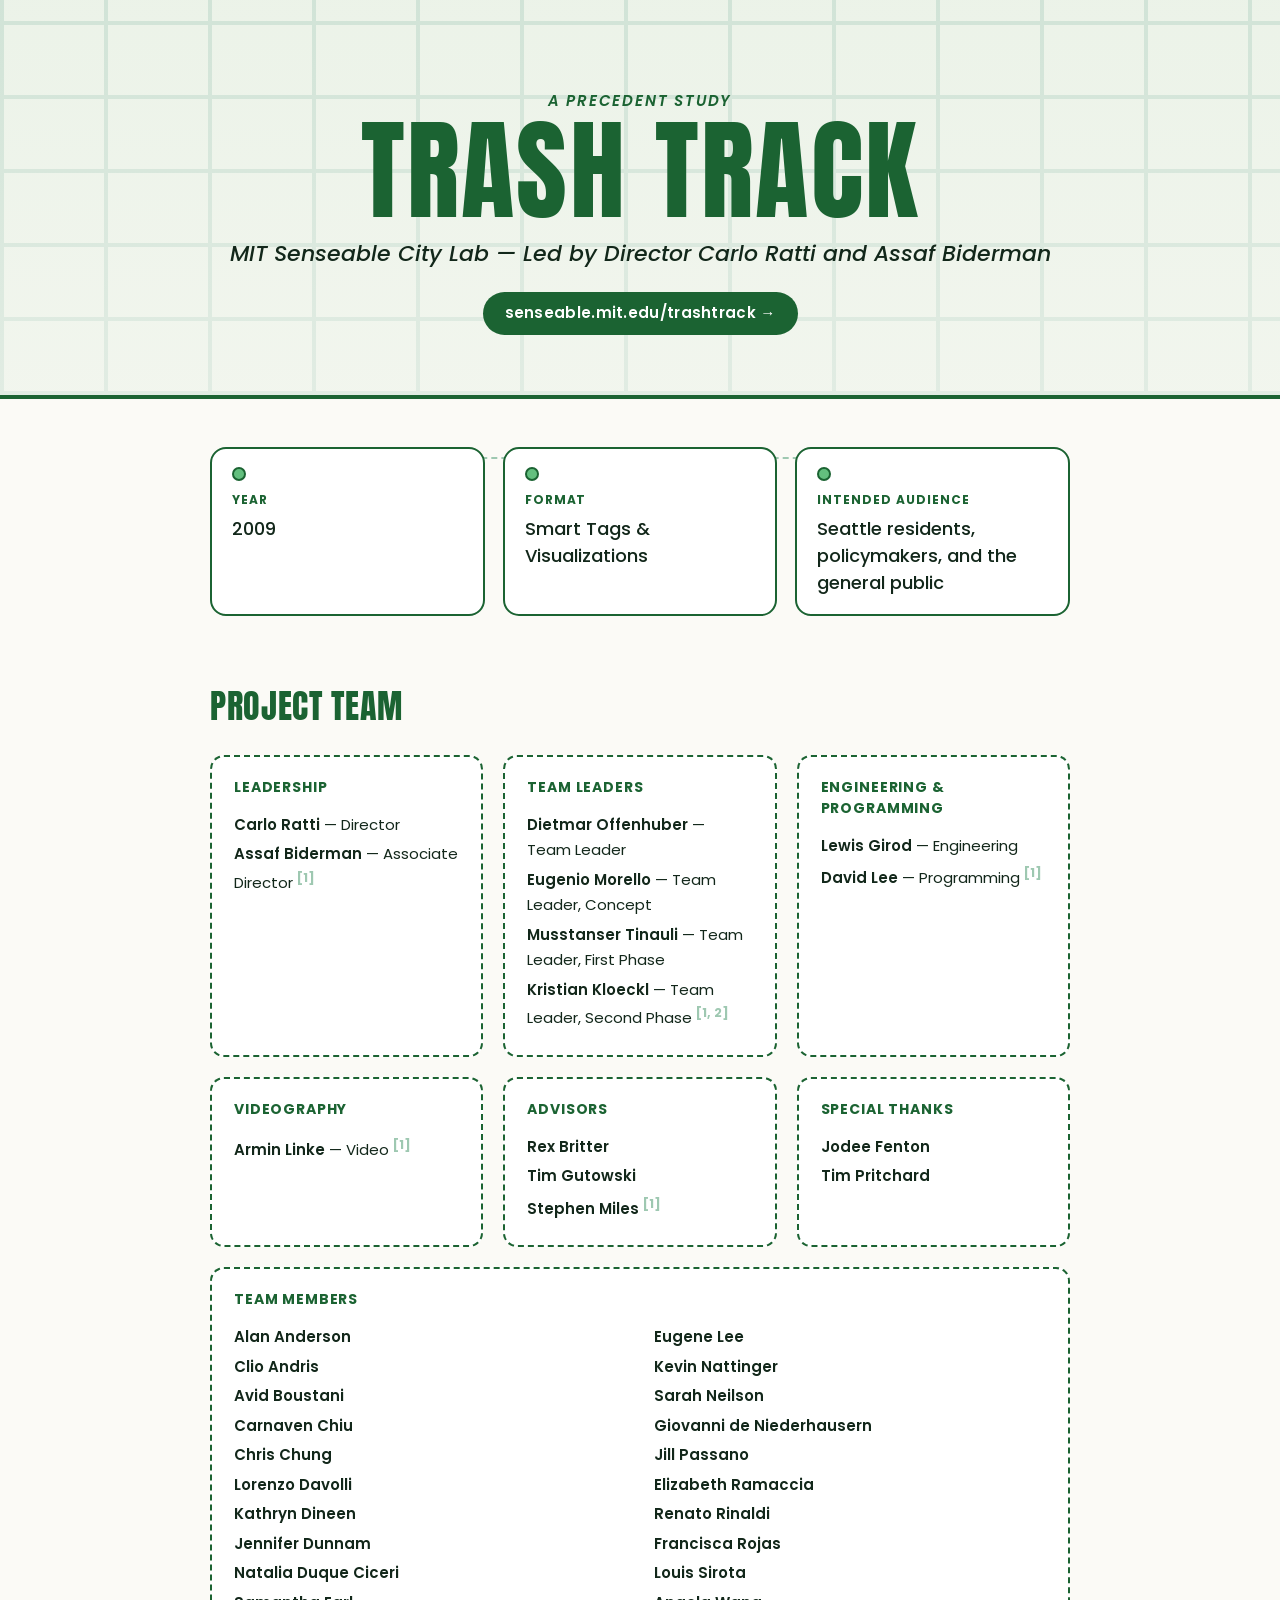
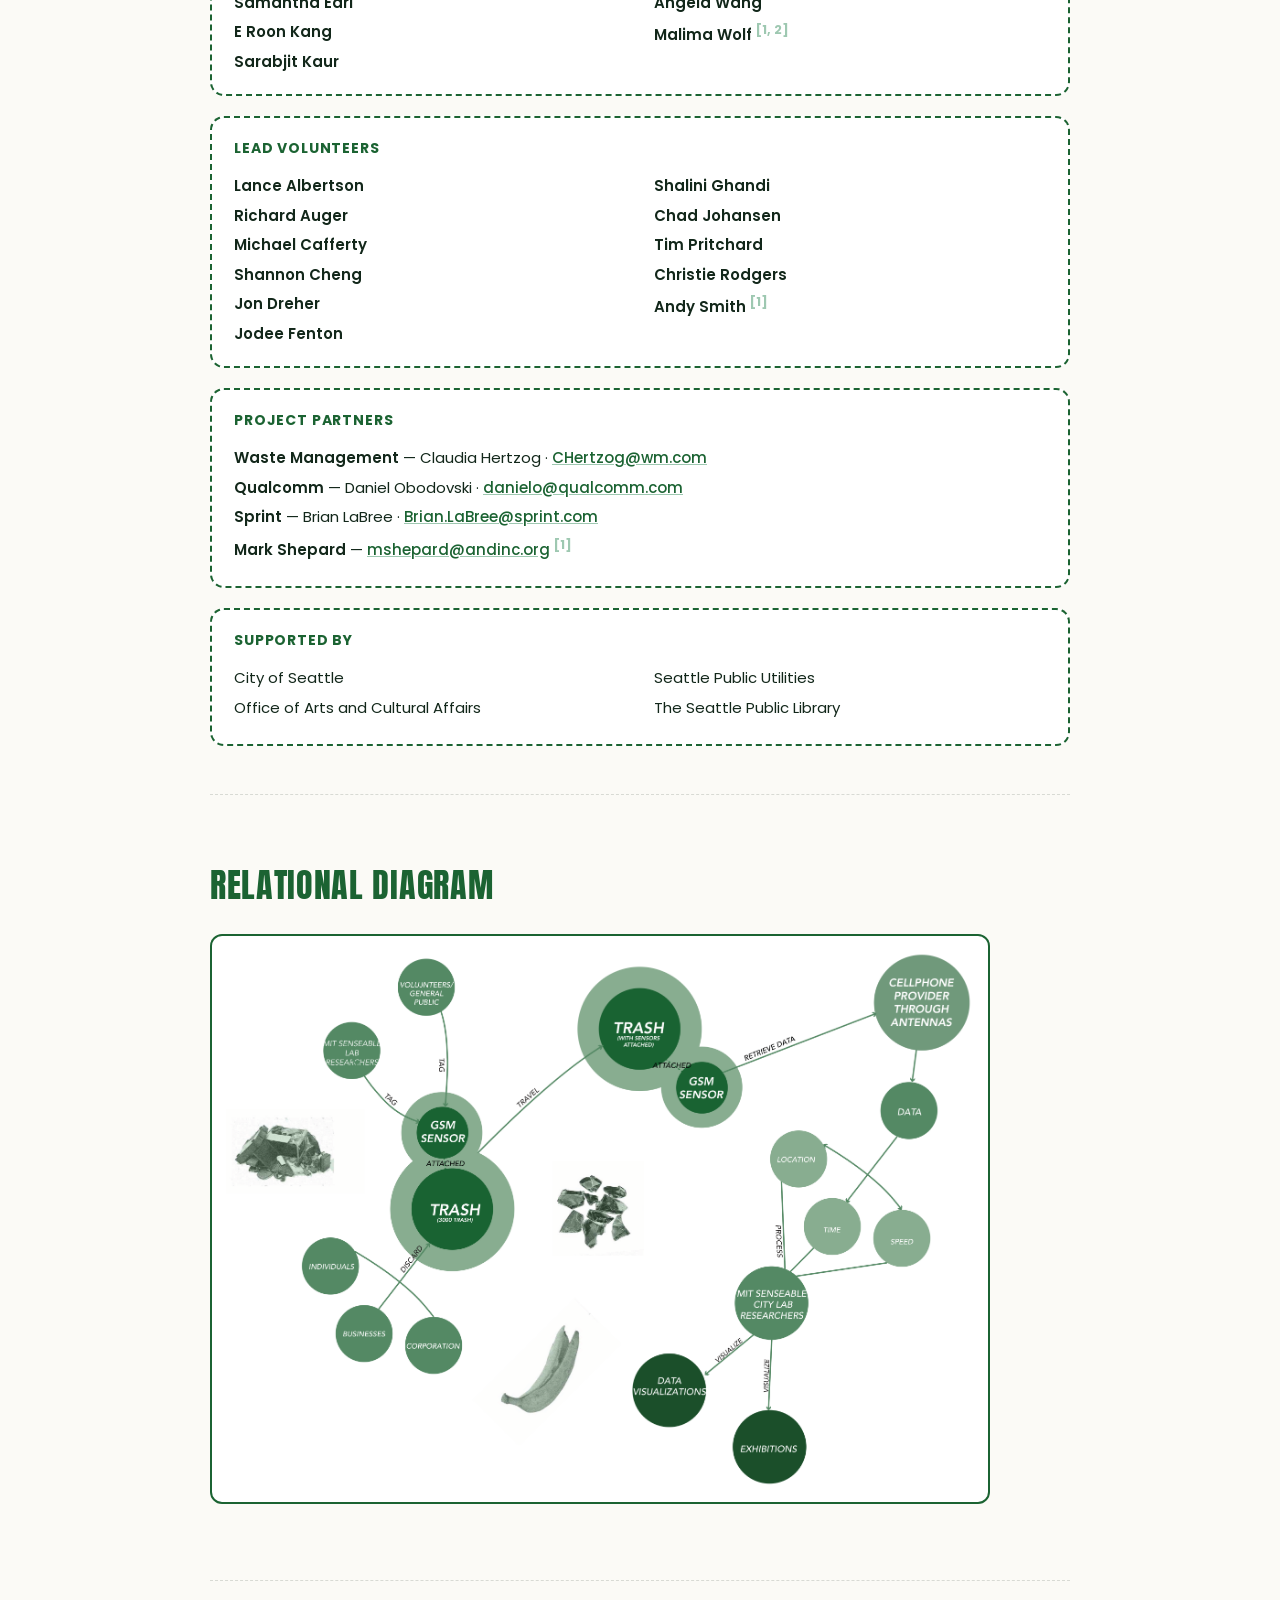
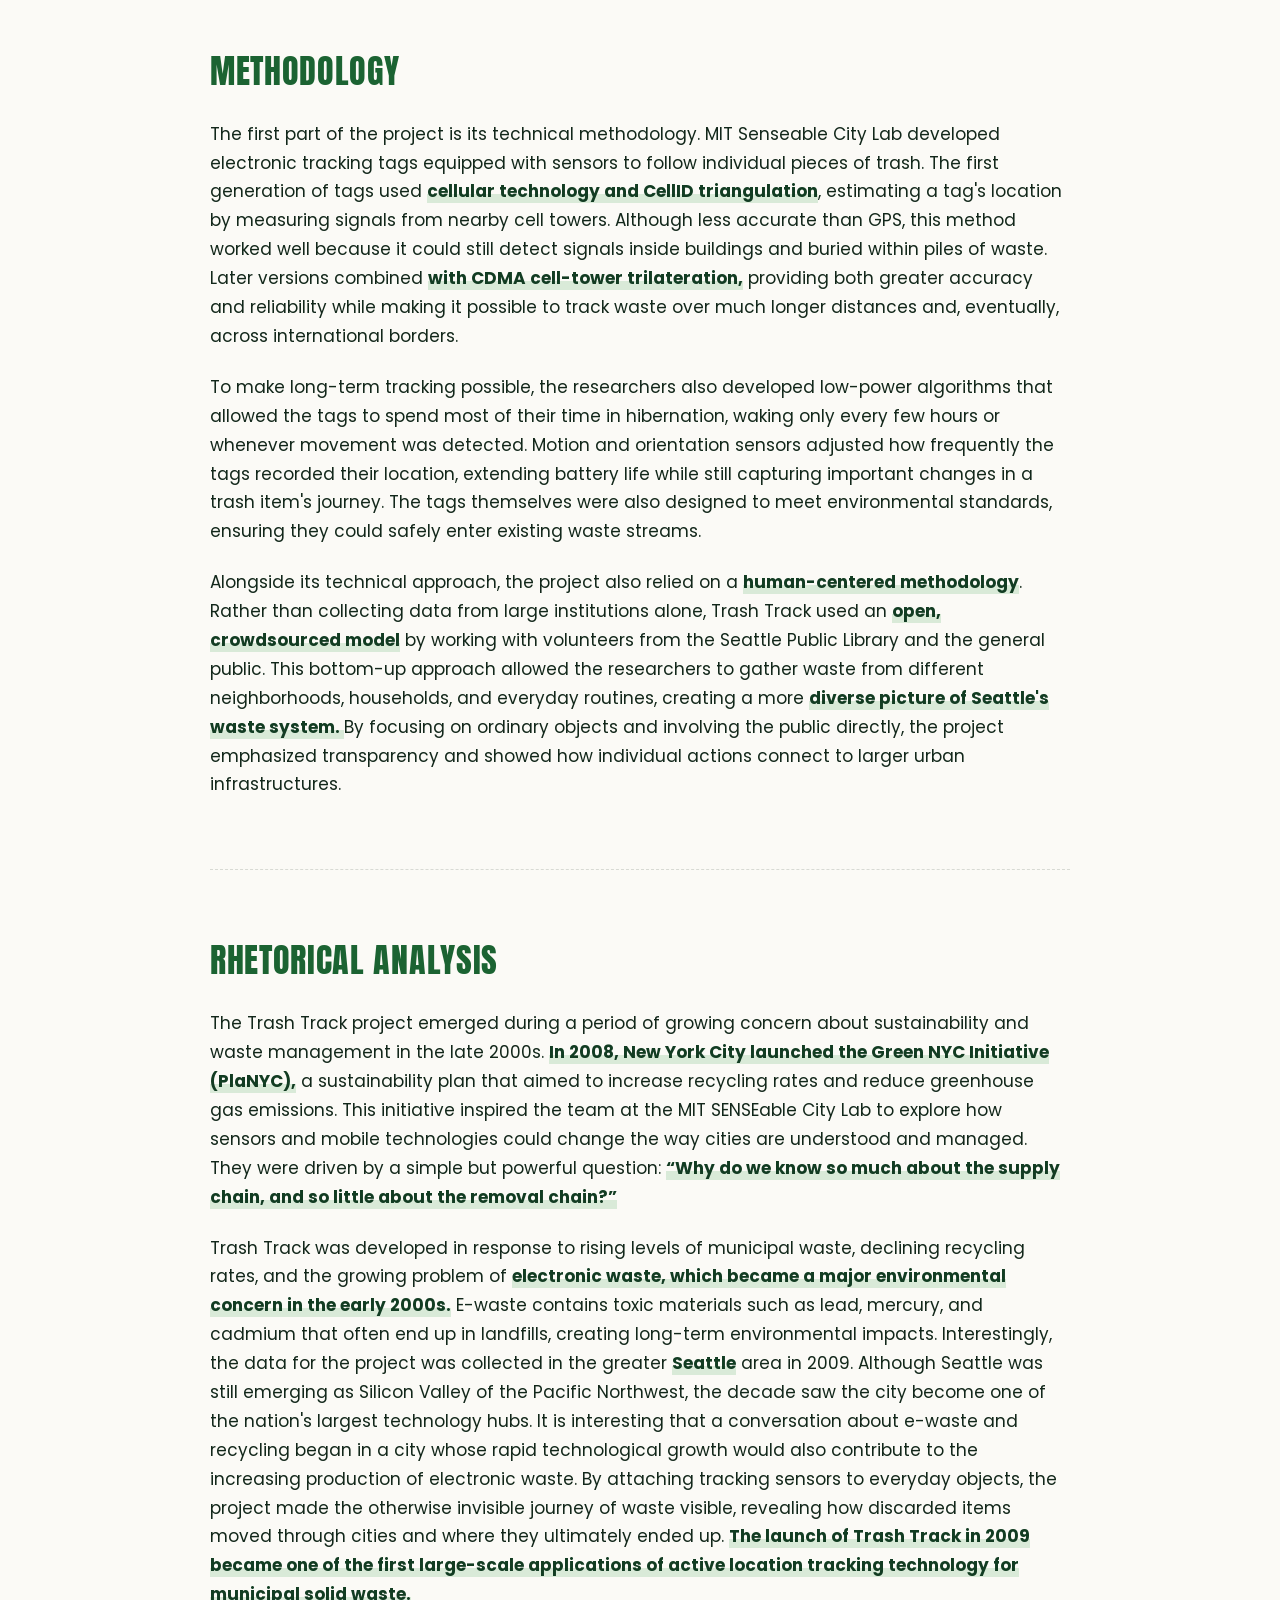
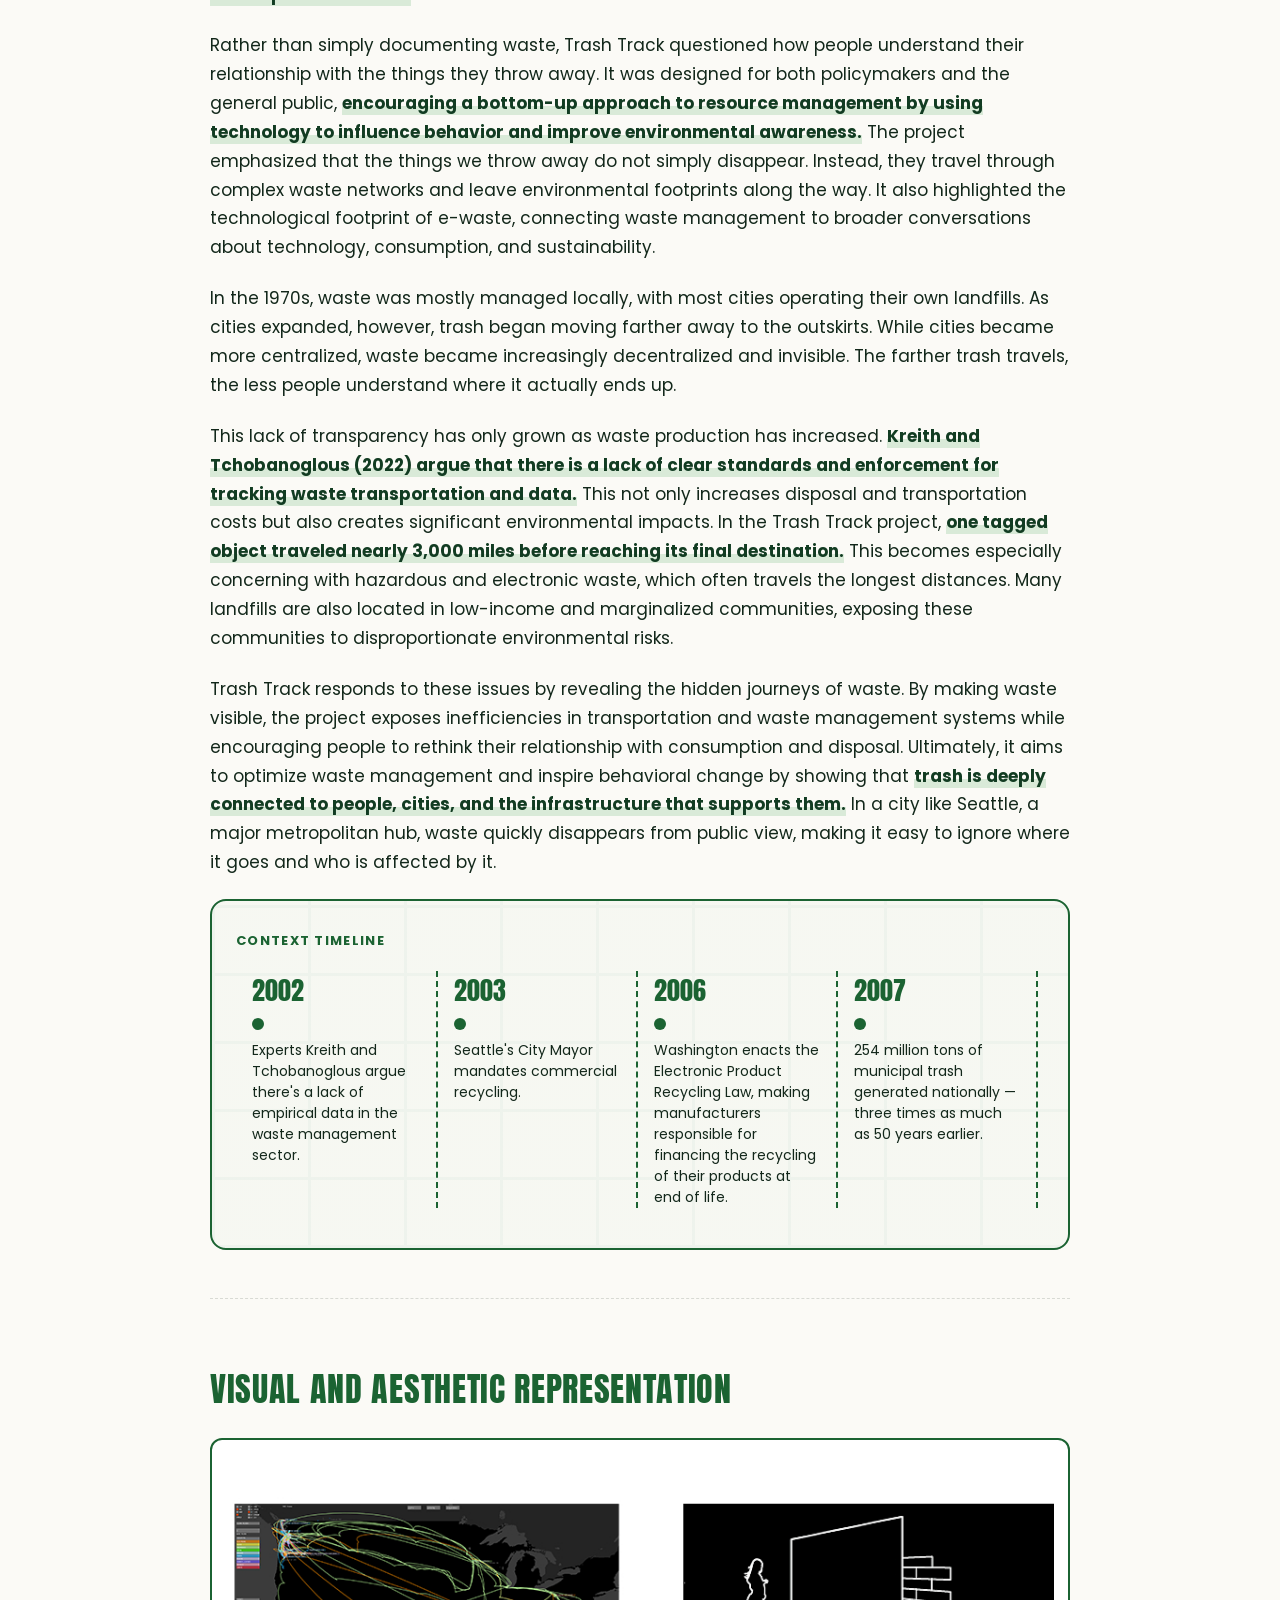
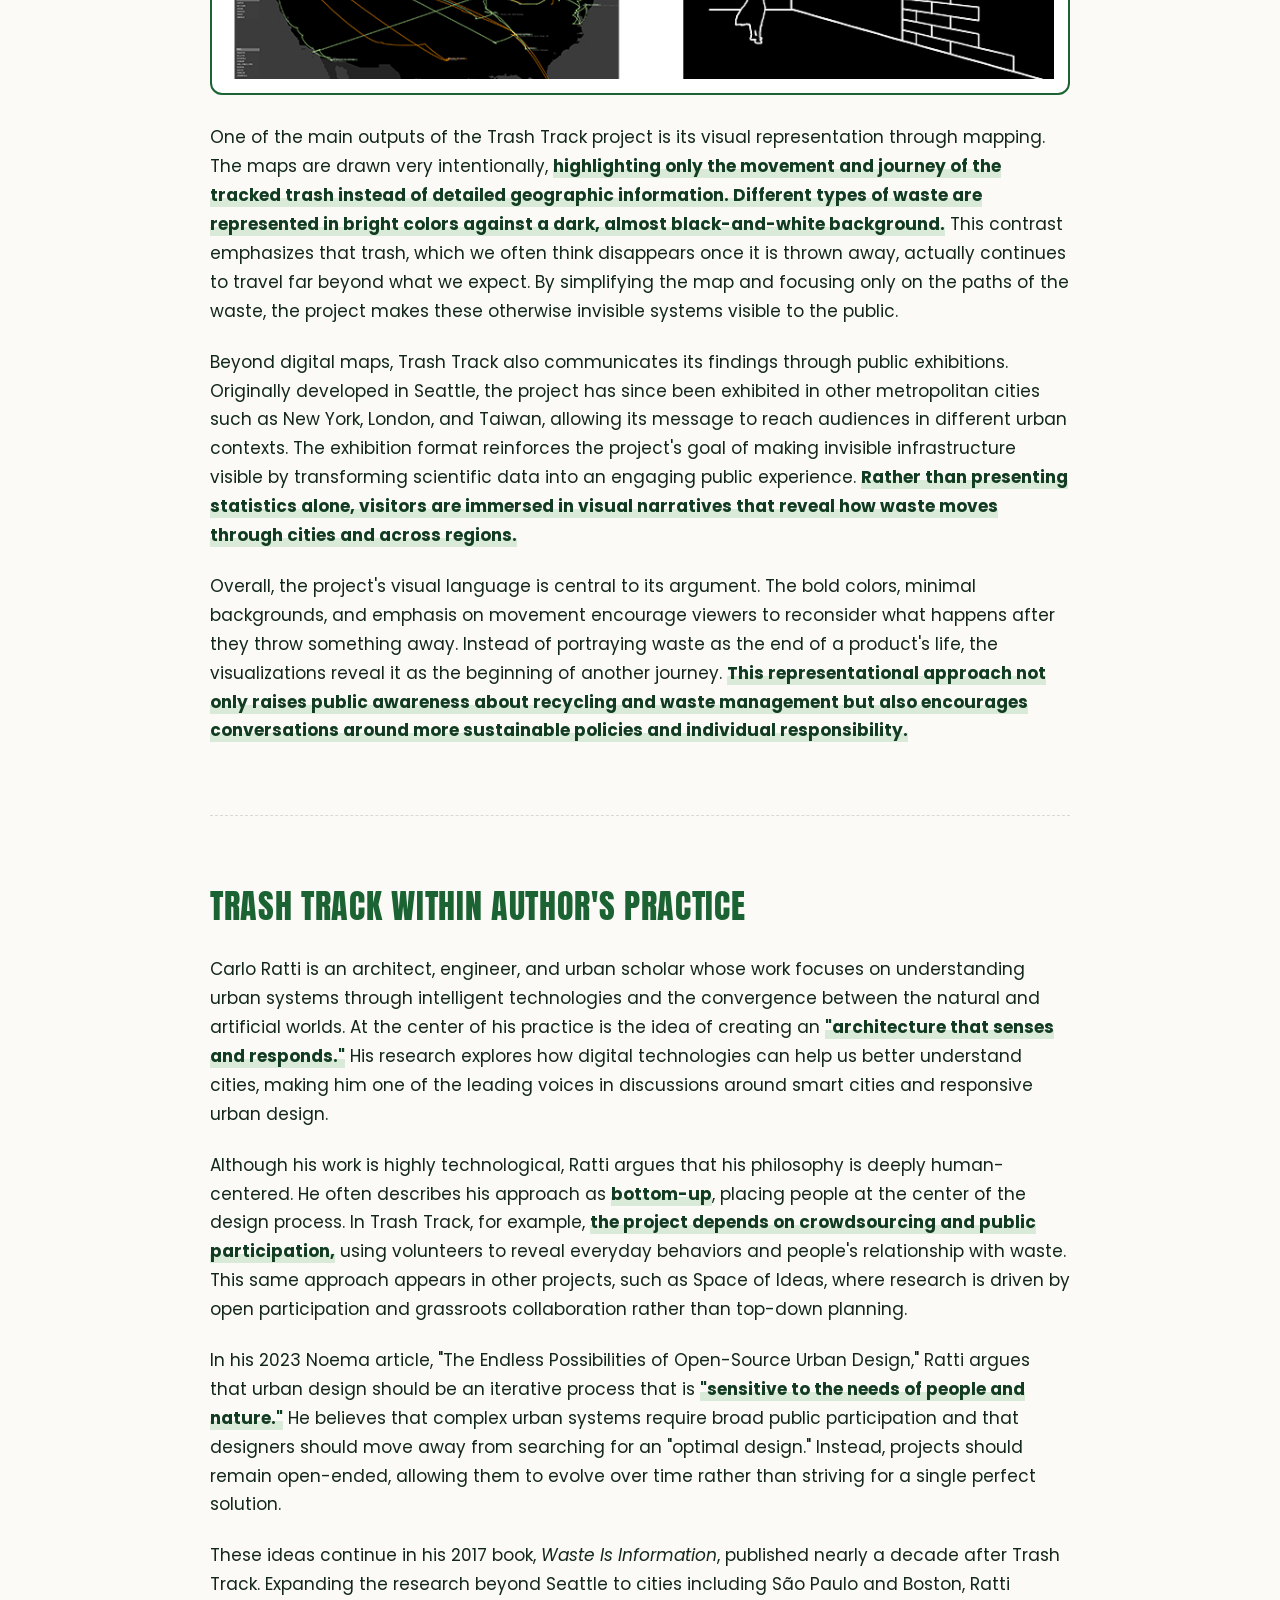
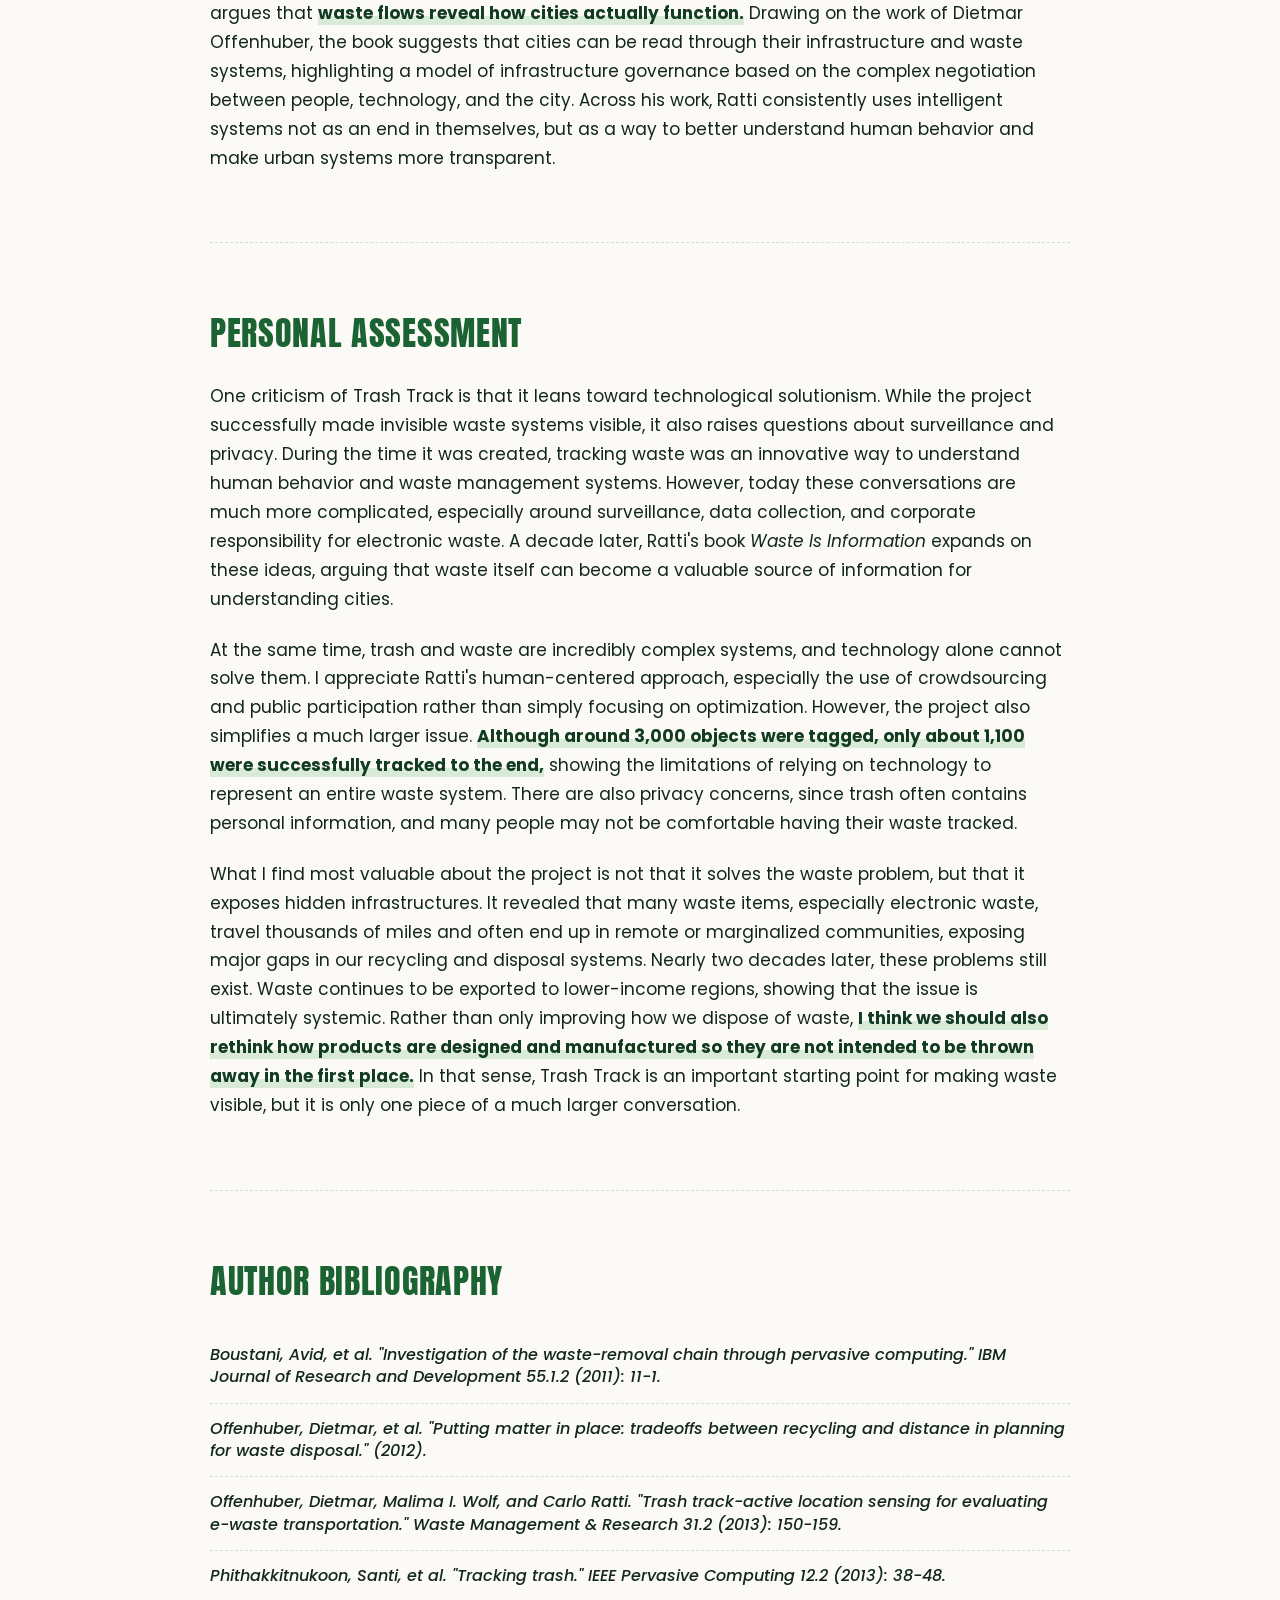
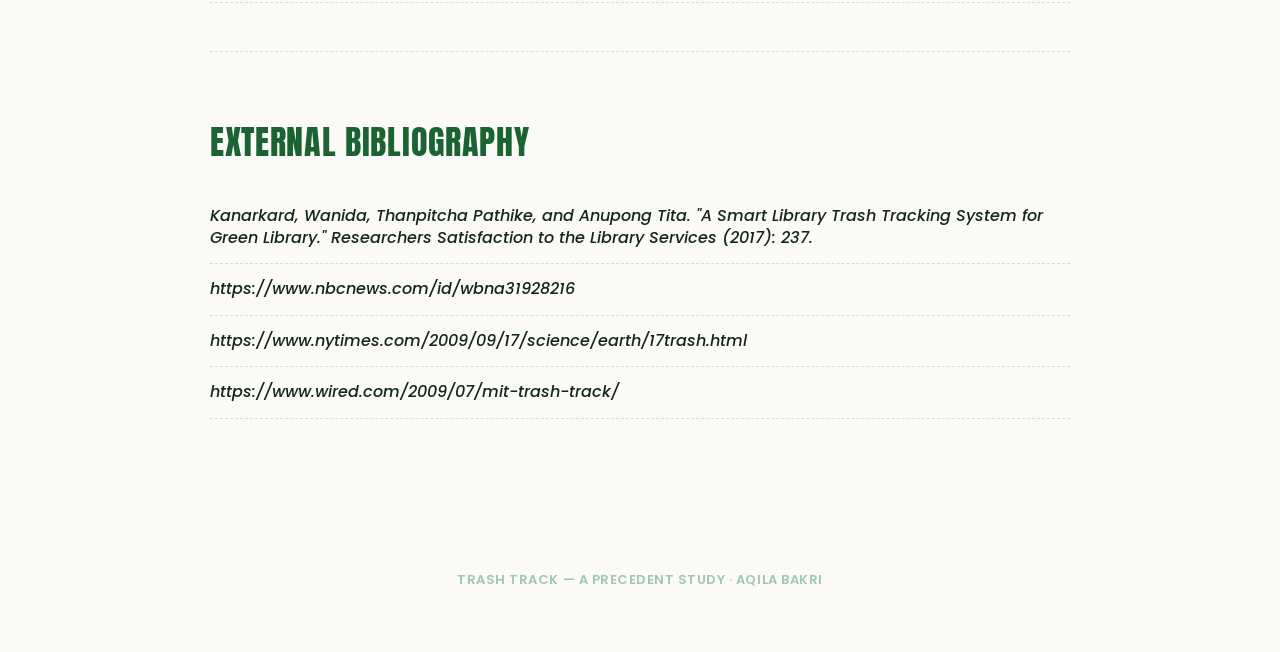
==== commit f2defeda: "Update" ====
--- a/index.html
+++ b/index.html
@@ -177,7 +177,7 @@
       <h2 class="section-heading">Methodology</h2>
 
       <p class="project-paragraph">
-        The first part of the project is its technical methodology. MIT Senseable City Lab developed electronic tracking tags equipped with sensors to follow individual pieces of trash. The first generation of tags used GSM cellular technology and CellID triangulation, estimating a tag's location by measuring signals from nearby cell towers. Although less accurate than GPS, this method worked well because it could still detect signals inside buildings and buried within piles of waste. Later versions combined GPS with CDMA cell-tower trilateration, providing both greater accuracy and reliability while making it possible to track waste over much longer distances and, eventually, across international borders.
+        The first part of the project is its technical methodology. MIT Senseable City Lab developed electronic tracking tags equipped with sensors to follow individual pieces of trash. The first generation of tags used <strong>cellular technology and CellID triangulation</strong>, estimating a tag's location by measuring signals from nearby cell towers. Although less accurate than GPS, this method worked well because it could still detect signals inside buildings and buried within piles of waste. Later versions combined <strong> with CDMA cell-tower trilateration,</strong> providing both greater accuracy and reliability while making it possible to track waste over much longer distances and, eventually, across international borders.
       </p>
 
       <p class="project-paragraph">
@@ -185,7 +185,7 @@
       </p>
 
       <p class="project-paragraph">
-        Alongside its technical approach, the project also relied on a human-centered methodology. Rather than collecting data from large institutions alone, Trash Track used an open, crowdsourced model by working with volunteers from the Seattle Public Library and the general public. This bottom-up approach allowed the researchers to gather waste from different neighborhoods, households, and everyday routines, creating a more diverse picture of Seattle's waste system. By focusing on ordinary objects and involving the public directly, the project emphasized transparency and showed how individual actions connect to larger urban infrastructures.
+        Alongside its technical approach, the project also relied on a <strong>human-centered methodology</strong>. Rather than collecting data from large institutions alone, Trash Track used an <strong>open, crowdsourced model</strong> by working with volunteers from the Seattle Public Library and the general public. This bottom-up approach allowed the researchers to gather waste from different neighborhoods, households, and everyday routines, creating a more <strong>diverse picture of Seattle's waste system. </strong>By focusing on ordinary objects and involving the public directly, the project emphasized transparency and showed how individual actions connect to larger urban infrastructures.
       </p>
     </section>
 
@@ -254,7 +254,7 @@
           <div class="timeline-item timeline-item--launch">
             <span class="timeline-year">2009</span>
             <span class="timeline-dot timeline-dot--launch"></span>
-            <p class="timeline-text"><strong>Trash Track launches</strong>, January 1.</p>
+            <p class="timeline-text"><strong>Trash Track launches</strong></p>
           </div>
           <div class="timeline-item">
             <span class="timeline-year">After</span>
@@ -292,7 +292,7 @@
       </p>
 
       <p class="project-paragraph">
-        Although his work is highly technological, Ratti argues that his philosophy is deeply human-centered. He often describes his approach as bottom-up, placing people at the center of the design process. In Trash Track, for example, <strong>the project depends on crowdsourcing and public participation,</strong> using volunteers to reveal everyday behaviors and people's relationship with waste. This same approach appears in other projects, such as Space of Ideas, where research is driven by open participation and grassroots collaboration rather than top-down planning.
+        Although his work is highly technological, Ratti argues that his philosophy is deeply human-centered. He often describes his approach as <strong>bottom-up</strong>, placing people at the center of the design process. In Trash Track, for example, <strong>the project depends on crowdsourcing and public participation,</strong> using volunteers to reveal everyday behaviors and people's relationship with waste. This same approach appears in other projects, such as Space of Ideas, where research is driven by open participation and grassroots collaboration rather than top-down planning.
       </p>
 
       <p class="project-paragraph">
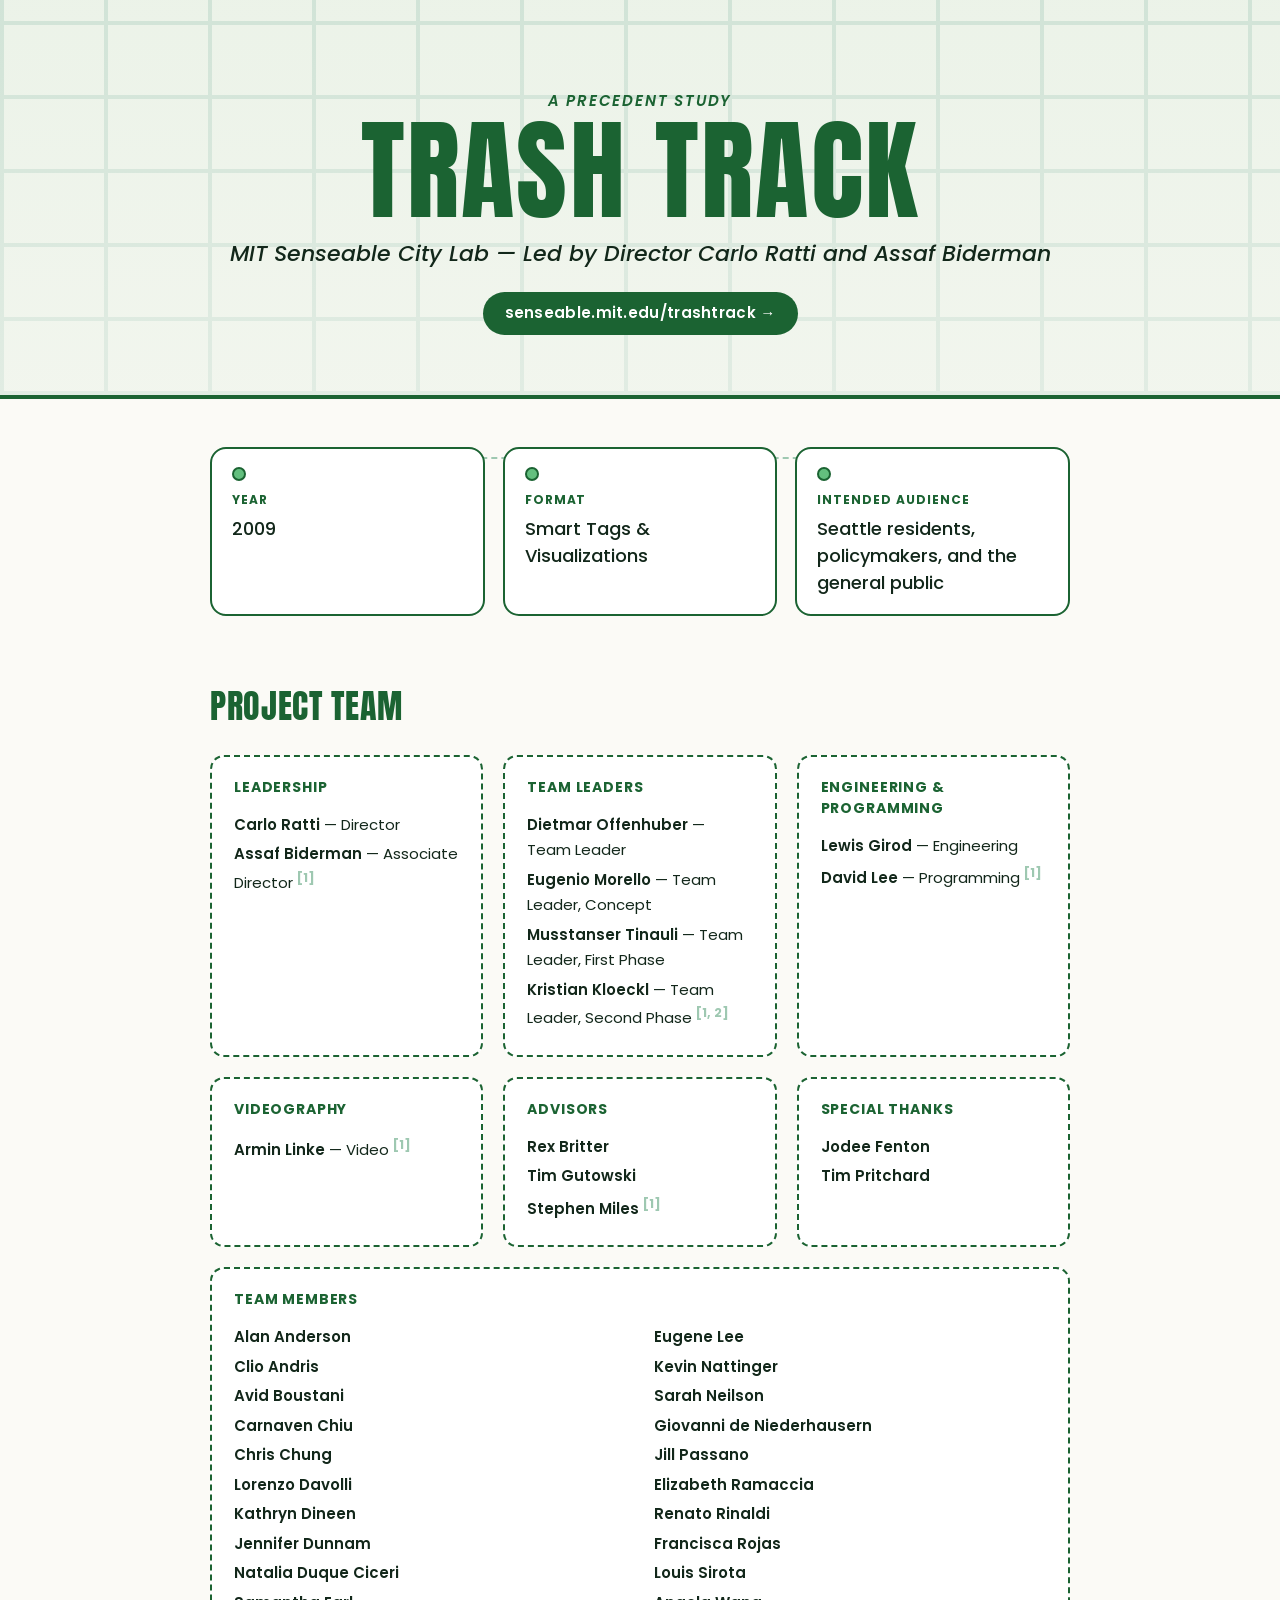
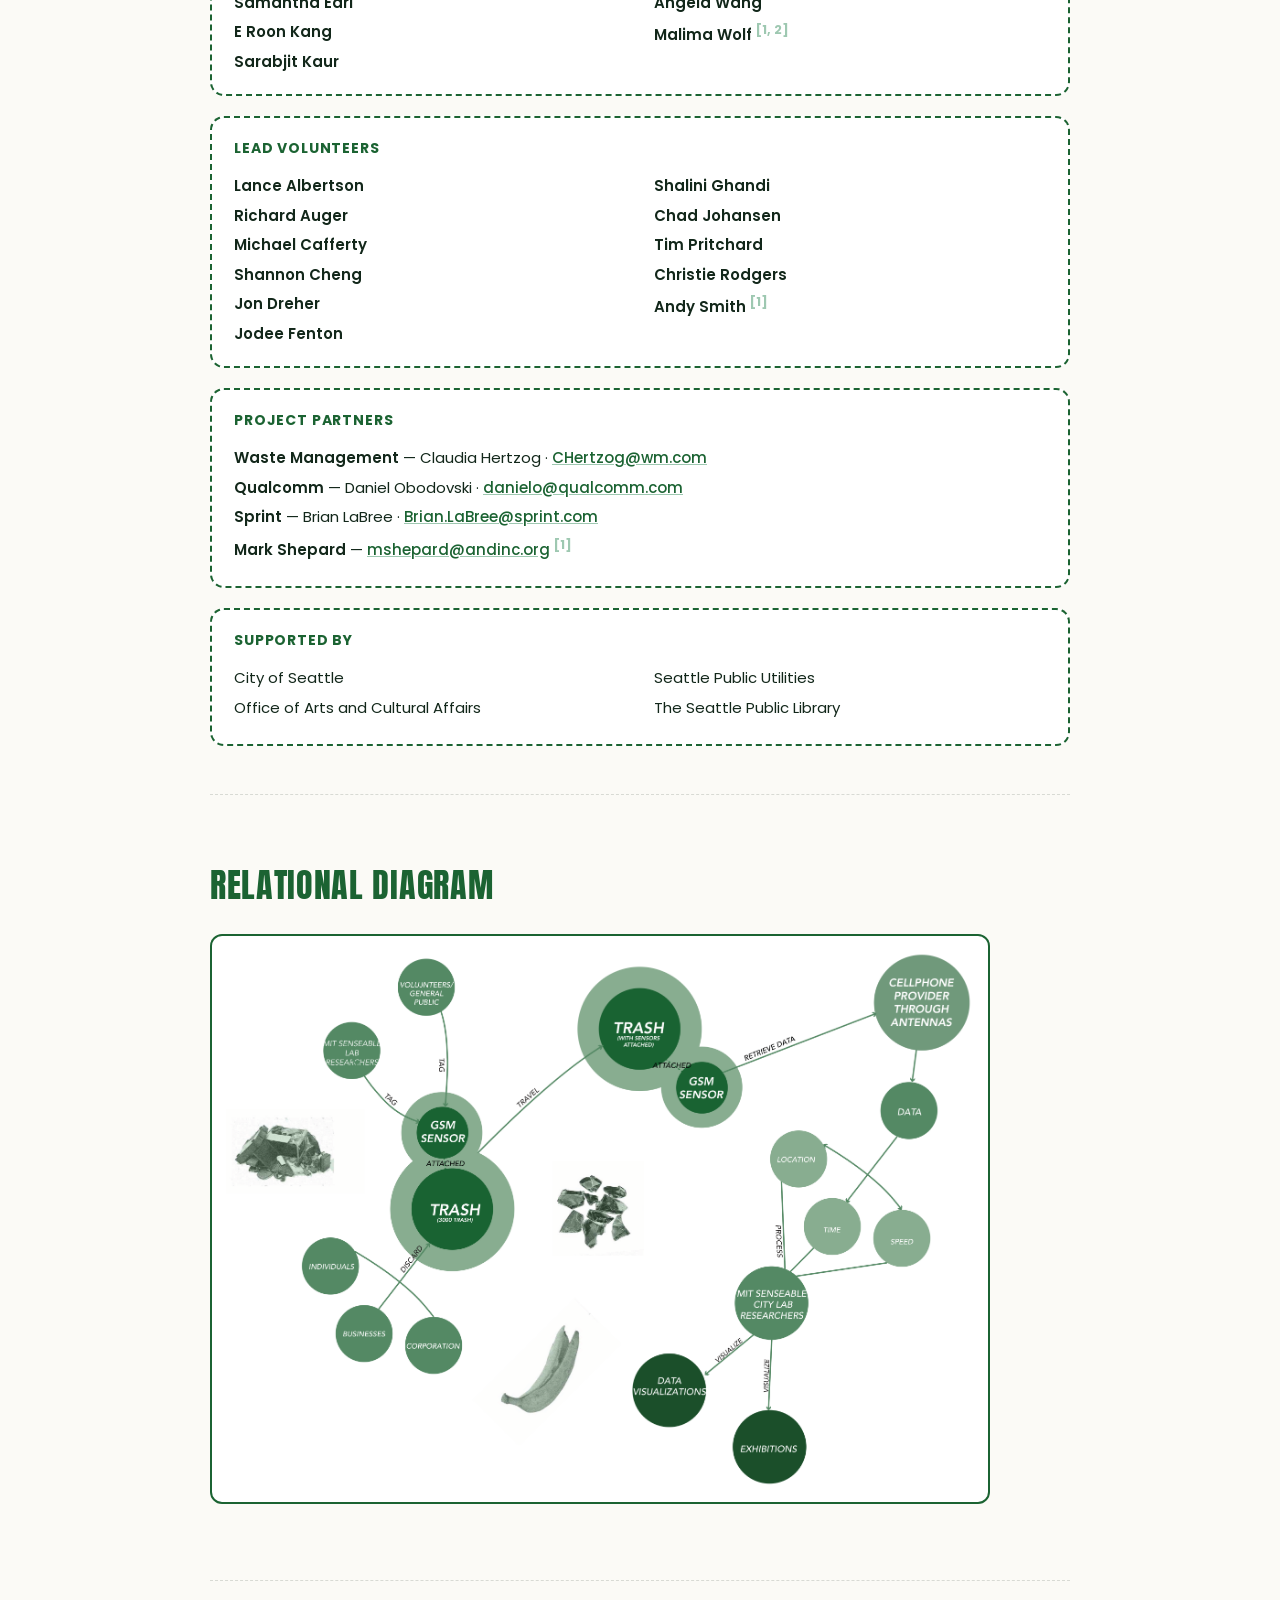
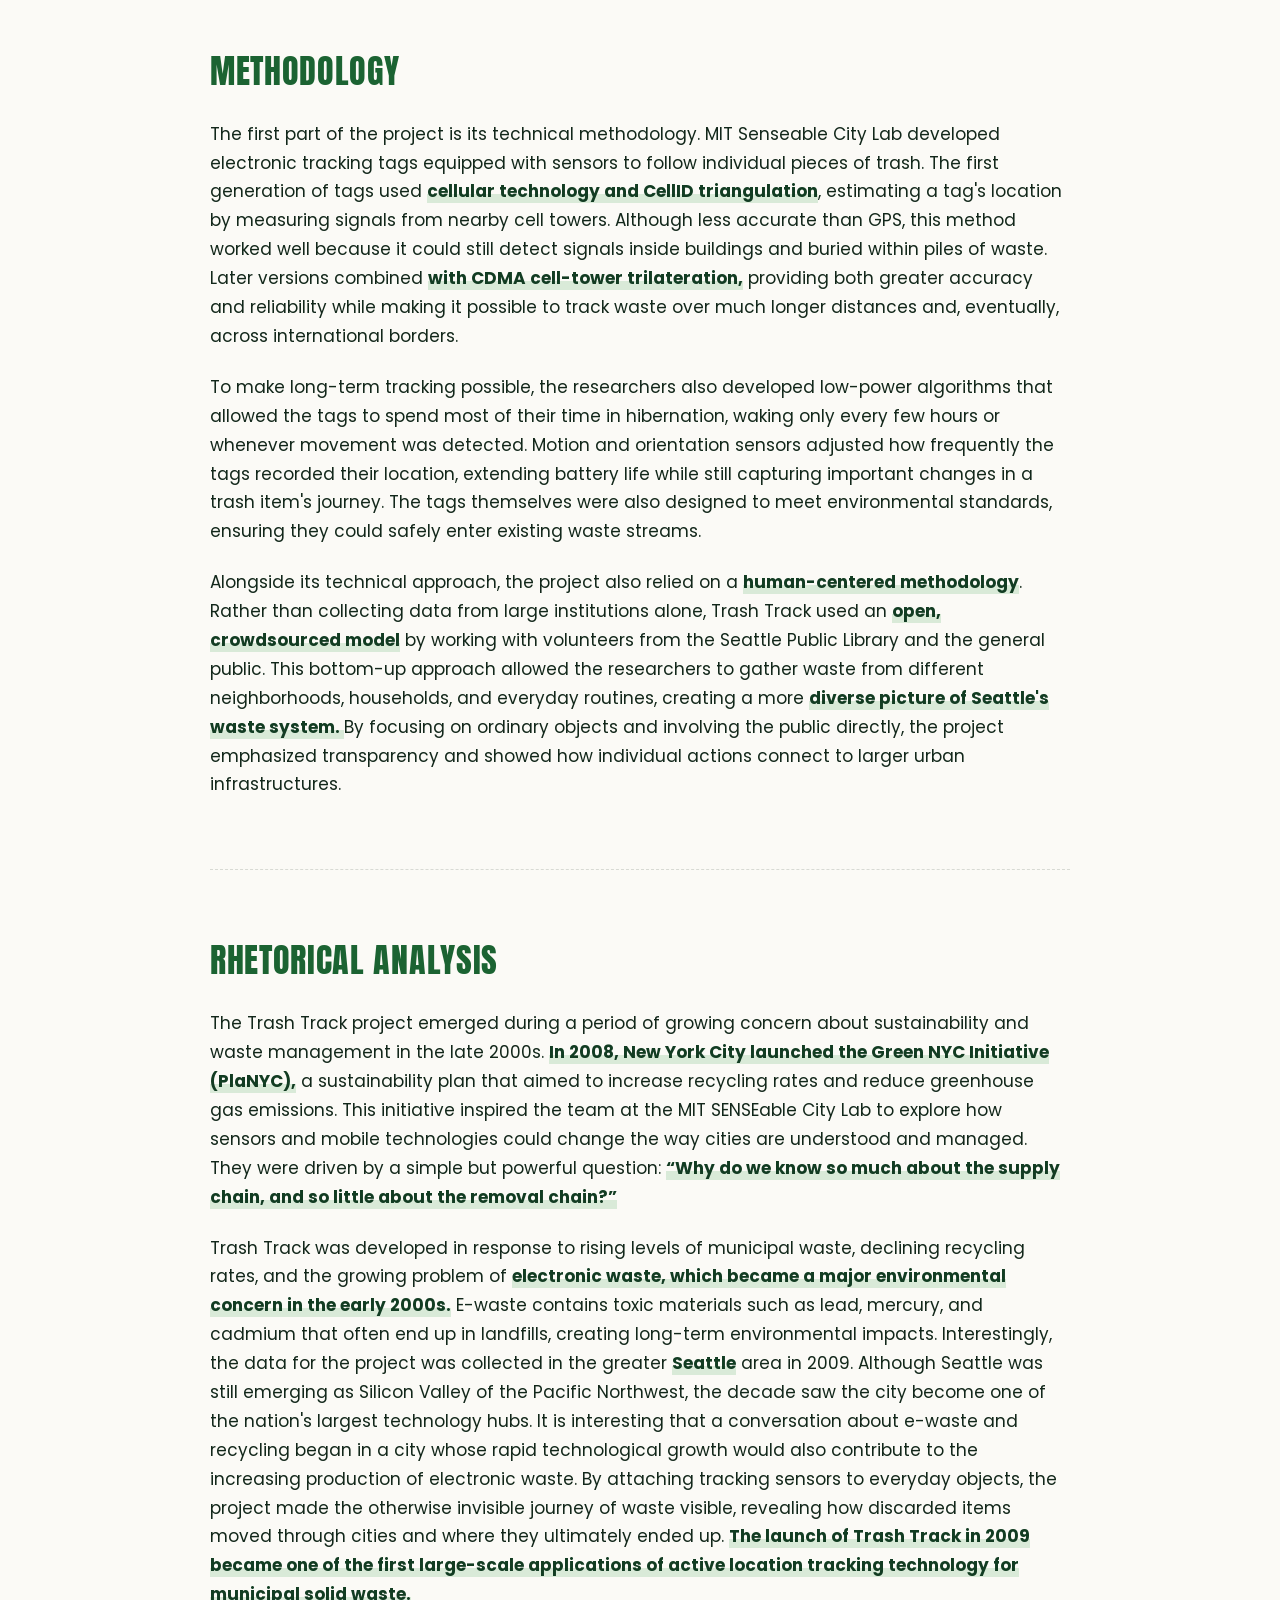
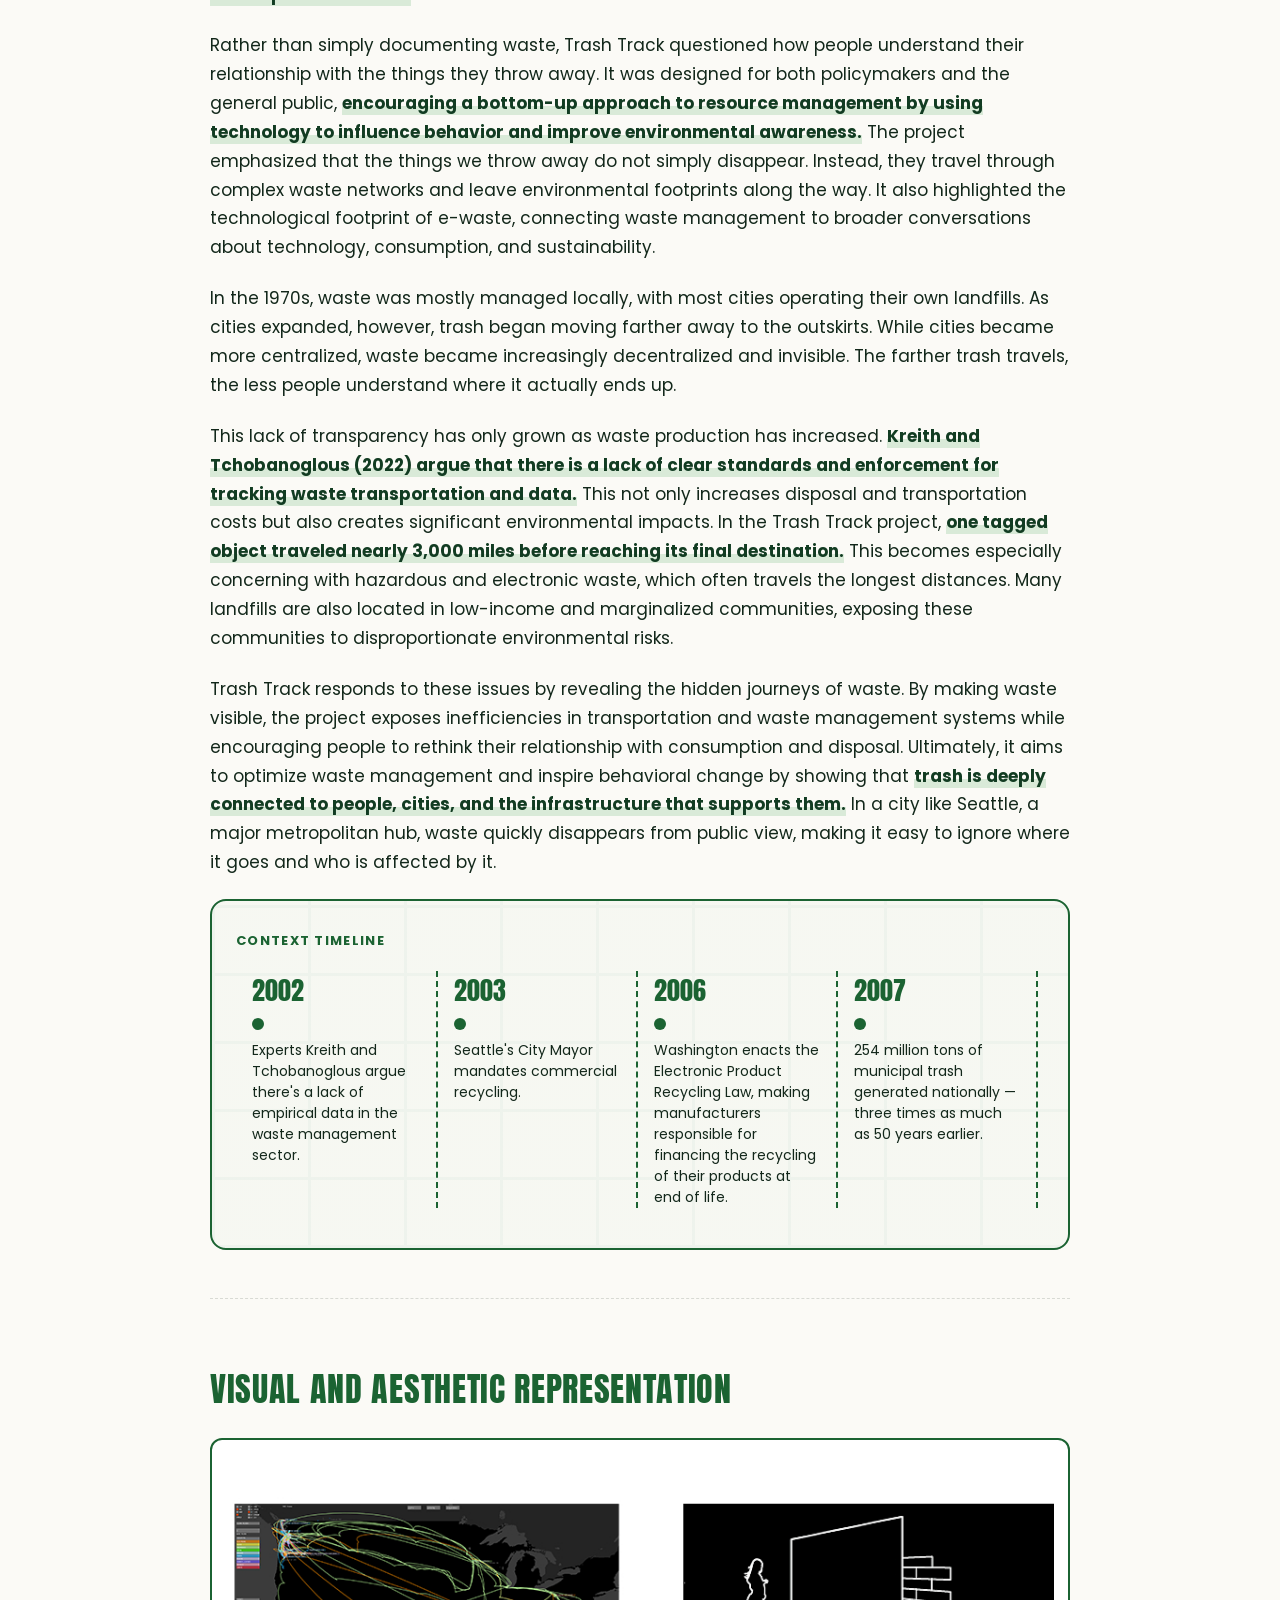
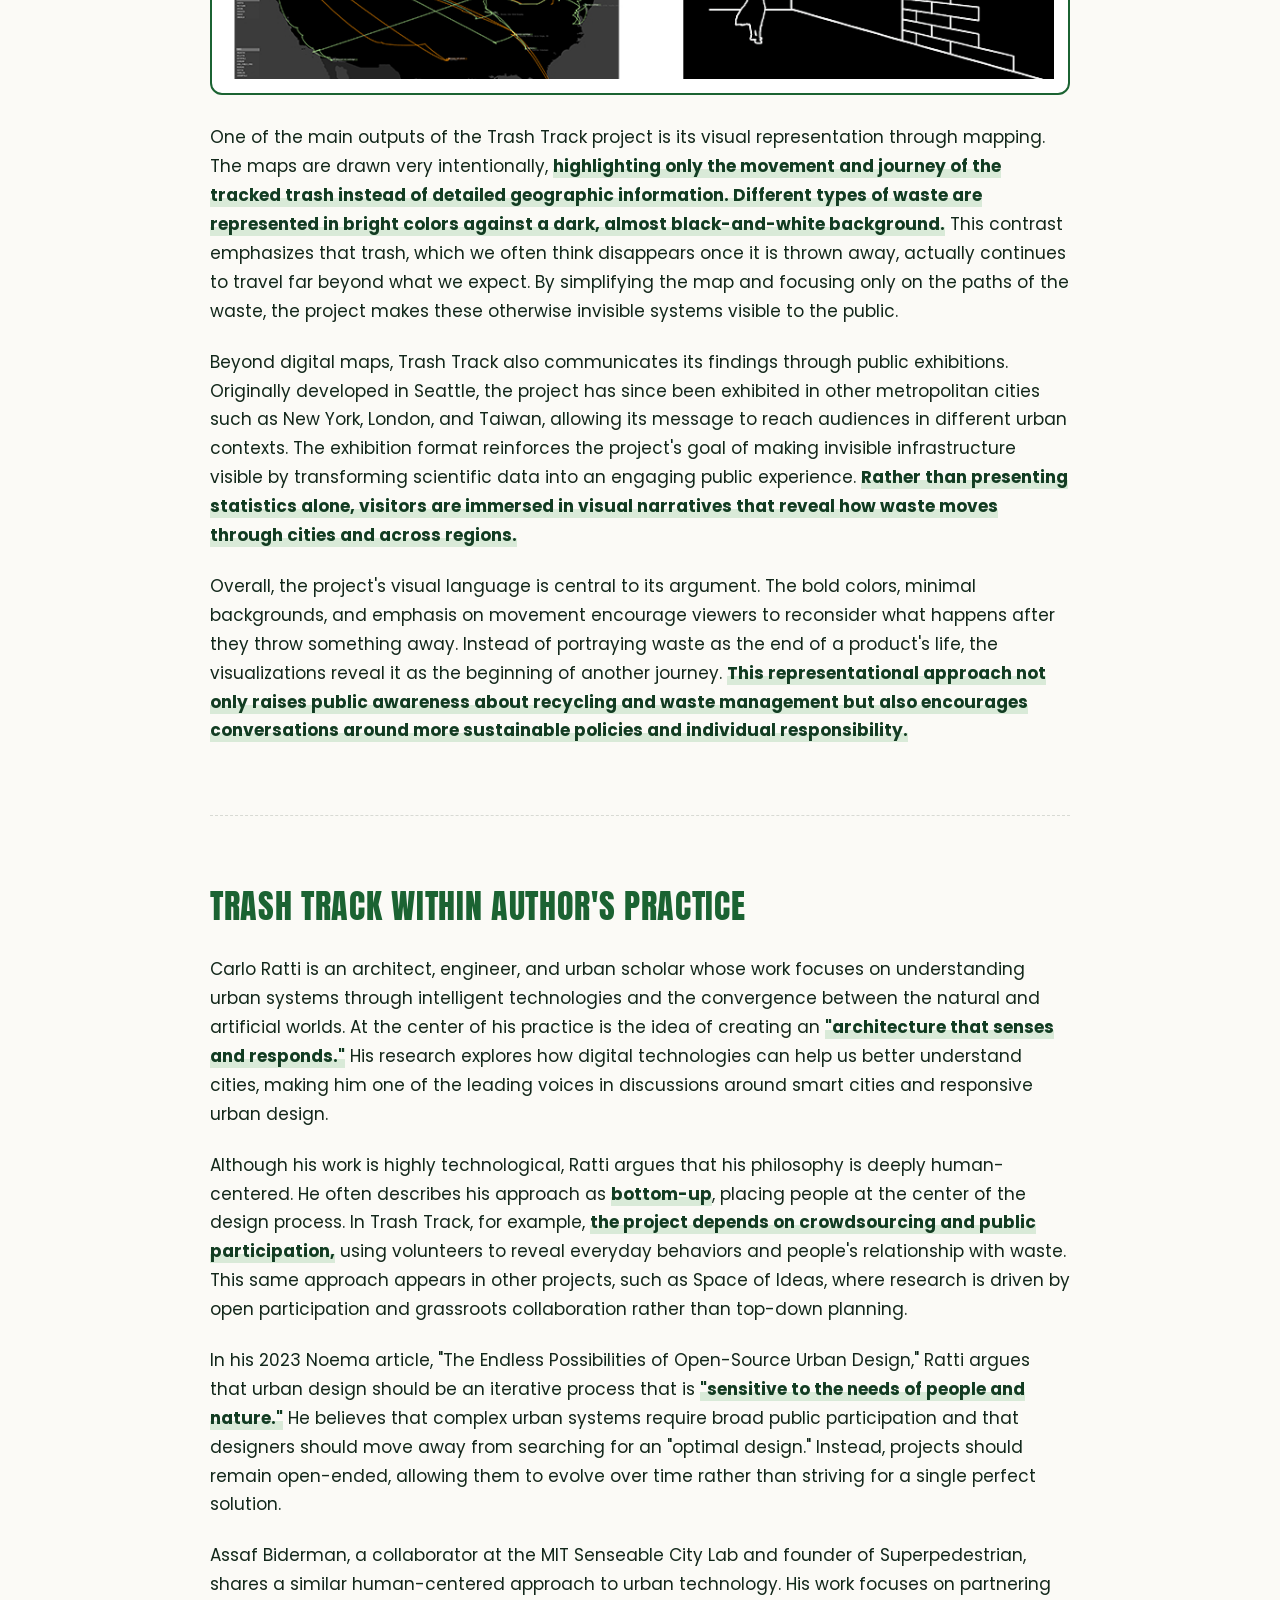
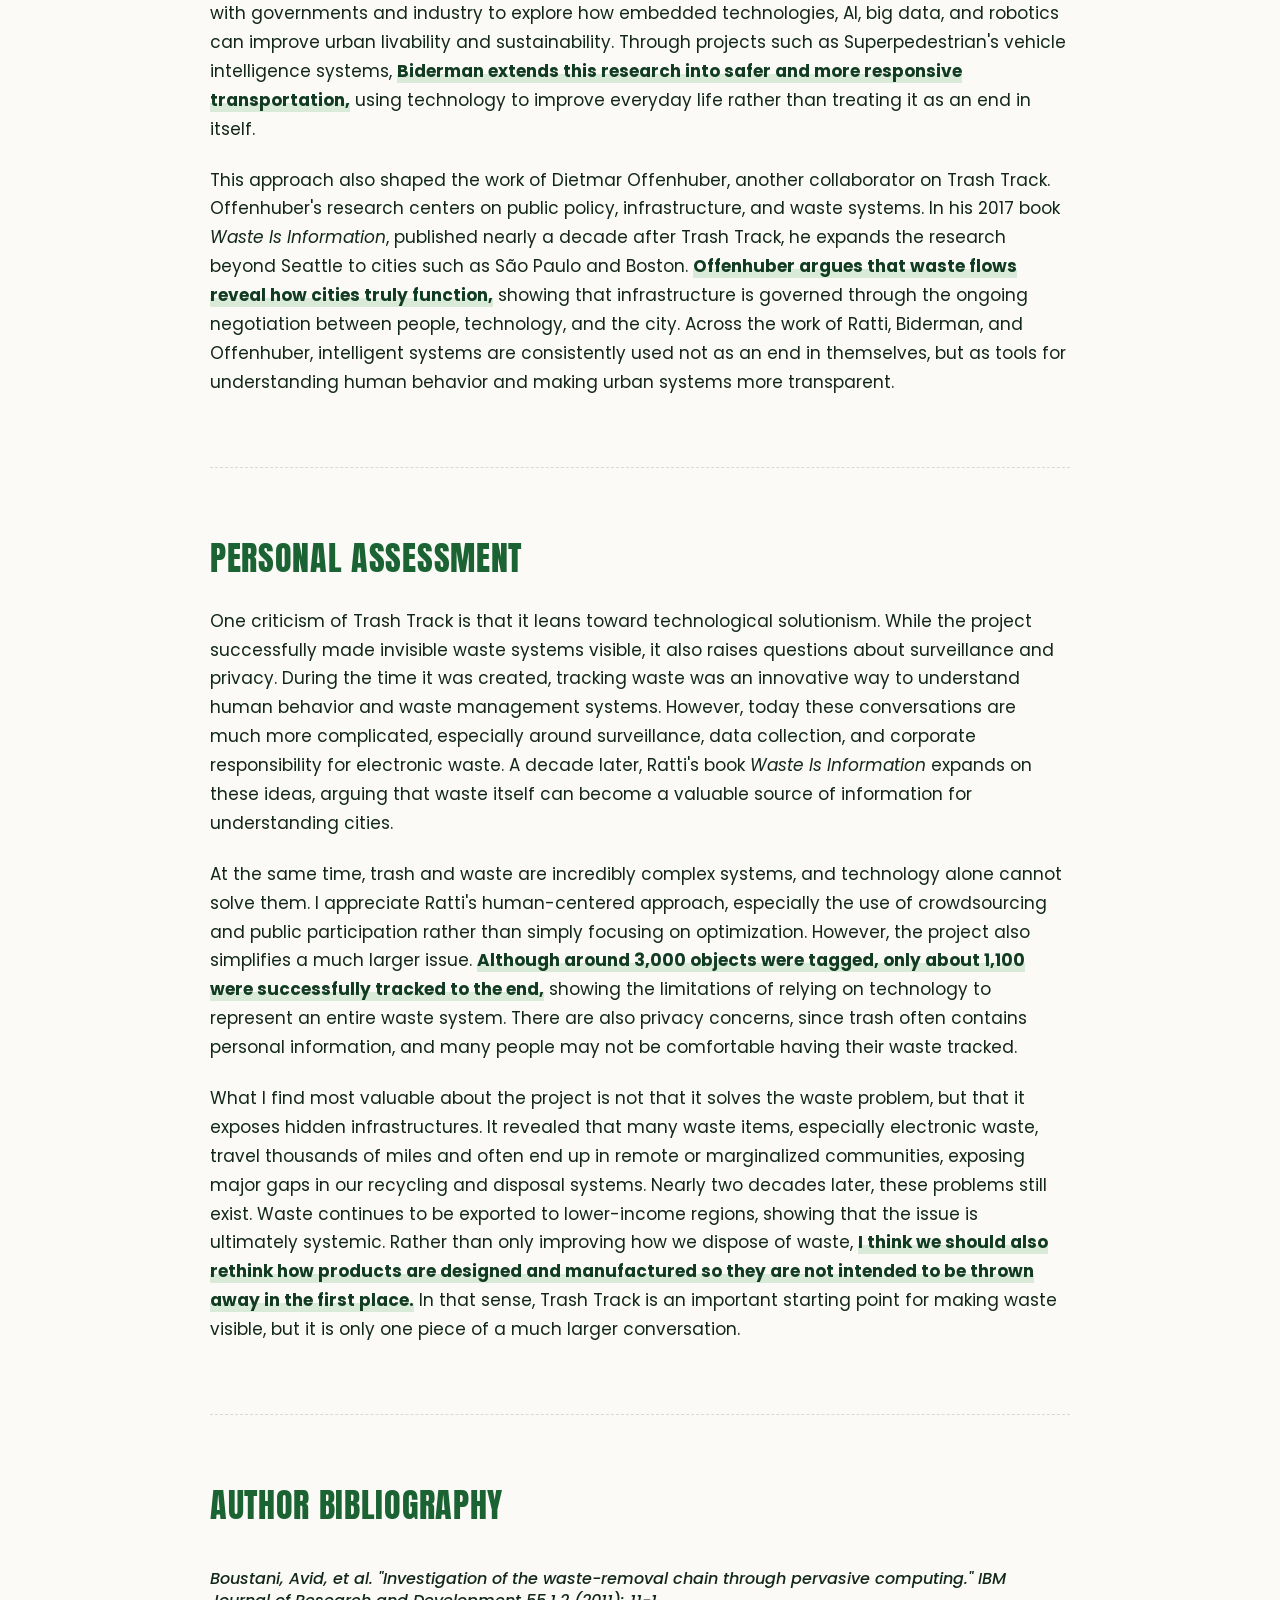
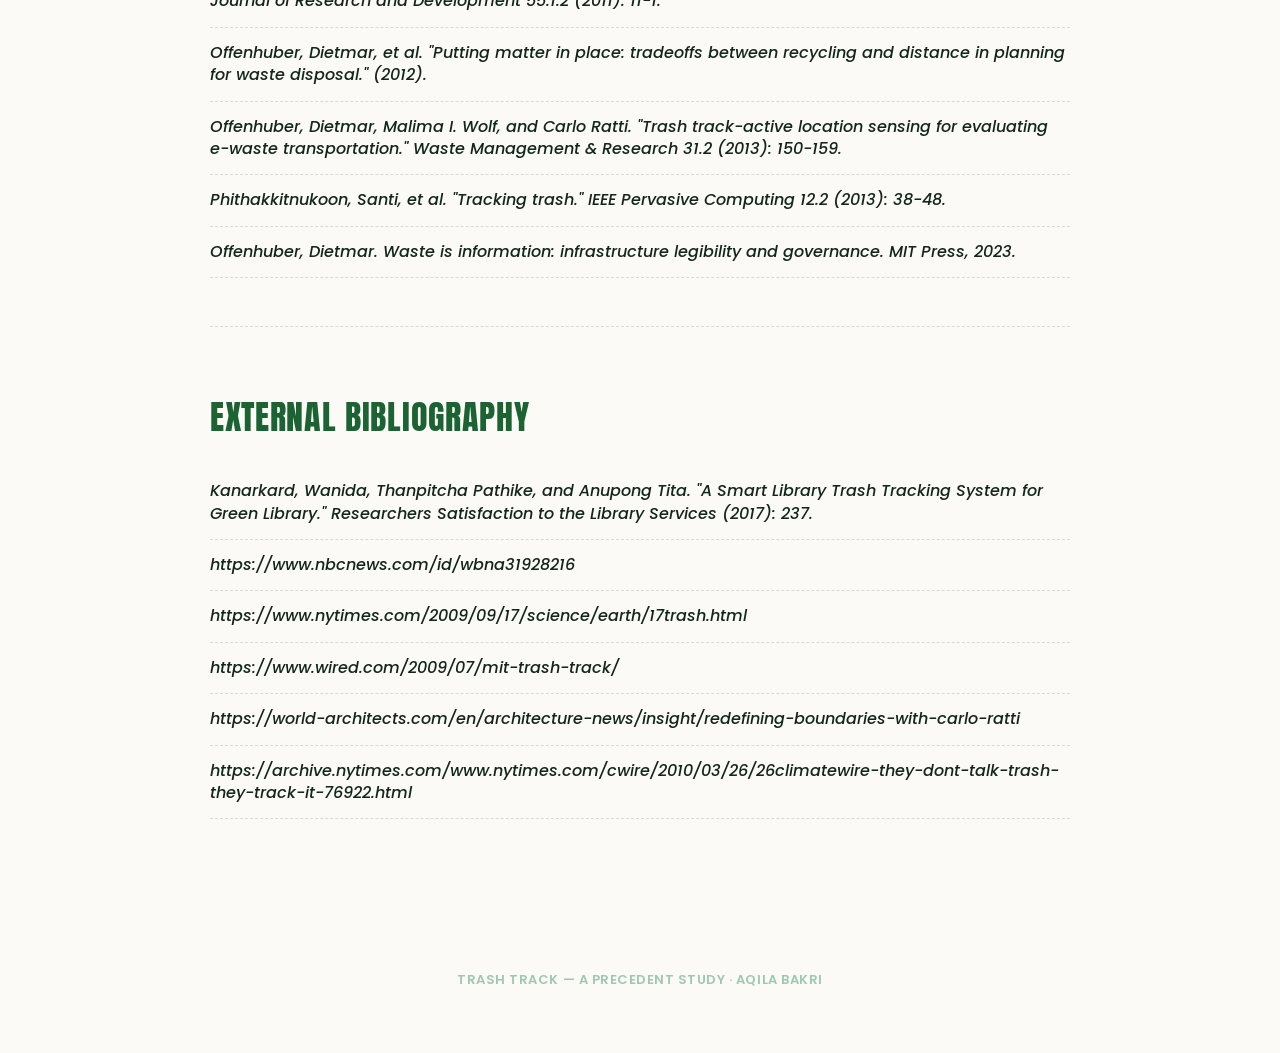
==== commit 83e574af: "Update" ====
--- a/index.html
+++ b/index.html
@@ -300,7 +300,11 @@
       </p>
 
       <p class="project-paragraph">
-        These ideas continue in his 2017 book, <em>Waste Is Information</em>, published nearly a decade after Trash Track. Expanding the research beyond Seattle to cities including São Paulo and Boston, Ratti argues that <strong>waste flows reveal how cities actually function.</strong> Drawing on the work of Dietmar Offenhuber, the book suggests that cities can be read through their infrastructure and waste systems, highlighting a model of infrastructure governance based on the complex negotiation between people, technology, and the city. Across his work, Ratti consistently uses intelligent systems not as an end in themselves, but as a way to better understand human behavior and make urban systems more transparent.
+        Assaf Biderman, a collaborator at the MIT Senseable City Lab and founder of Superpedestrian, shares a similar human-centered approach to urban technology. His work focuses on partnering with governments and industry to explore how embedded technologies, AI, big data, and robotics can improve urban livability and sustainability. Through projects such as Superpedestrian's vehicle intelligence systems, <strong>Biderman extends this research into safer and more responsive transportation,</strong> using technology to improve everyday life rather than treating it as an end in itself.
+      </p>
+
+      <p class="project-paragraph">
+        This approach also shaped the work of Dietmar Offenhuber, another collaborator on Trash Track. Offenhuber's research centers on public policy, infrastructure, and waste systems. In his 2017 book <em>Waste Is Information</em>, published nearly a decade after Trash Track, he expands the research beyond Seattle to cities such as São Paulo and Boston. <strong>Offenhuber argues that waste flows reveal how cities truly function,</strong> showing that infrastructure is governed through the ongoing negotiation between people, technology, and the city. Across the work of Ratti, Biderman, and Offenhuber, intelligent systems are consistently used not as an end in themselves, but as tools for understanding human behavior and making urban systems more transparent.
       </p>
     </section>
 
@@ -329,6 +333,7 @@
         <a href="https://dspace.mit.edu/bitstream/handle/1721.1/101625/Ratti_Putting%20matter.pdf?sequence=1&isAllowed=y" class="project-link" target="_blank" rel="noopener">Offenhuber, Dietmar, et al. "Putting matter in place: tradeoffs between recycling and distance in planning for waste disposal." (2012).</a>
         <a href="https://journals.sagepub.com/doi/pdf/10.1177/0734242X12469822?__cf_chl_f_tk=UpMCyZEfwv2Wwot99Ypy9RQjqIUlsG_R.NJmB5uKsfc-1783042388-1.0.1.1-j8Usb9ywQoZ8zNEx_PPg8EW_3EKim6v0zN5LejfJ8_c" class="project-link" target="_blank" rel="noopener">Offenhuber, Dietmar, Malima I. Wolf, and Carlo Ratti. "Trash track-active location sensing for evaluating e-waste transportation." Waste Management &amp; Research 31.2 (2013): 150-159.</a>
         <a href="https://resolver.ebsco.com/c/hvnjcg/result?id_token_hint=eyJraWQiOiIxNzY5MTEwMjQ0MDQ3IiwiYWxnIjoiUlMyNTYifQ.[base64].[base64]&customer=s2953473&group=main&profile=ftf&auth_type=force&key=100.65.137.136_8000_762473792&sid=google&auinit=S&aulast=Phithakkitnukoon&atitle=Tracking%20trash&id=doi:10.1109/MPRV.2013.37&title=IEEE%20Pervasive%20Computing&volume=12&issue=2&date=2013&spage=38&site=ftf-live" class="project-link" target="_blank" rel="noopener">Phithakkitnukoon, Santi, et al. "Tracking trash." IEEE Pervasive Computing 12.2 (2013): 38-48.</a>
+        <span class="project-link project-link--static">Offenhuber, Dietmar. <em>Waste is information: infrastructure legibility and governance.</em> MIT Press, 2023.</span>
       </div>
     </section>
 
@@ -340,6 +345,8 @@
         <a href="https://www.nbcnews.com/id/wbna31928216" class="project-link" target="_blank" rel="noopener">https://www.nbcnews.com/id/wbna31928216</a>
         <a href="https://www.nytimes.com/2009/09/17/science/earth/17trash.html" class="project-link" target="_blank" rel="noopener">https://www.nytimes.com/2009/09/17/science/earth/17trash.html</a>
         <a href="https://www.wired.com/2009/07/mit-trash-track/" class="project-link" target="_blank" rel="noopener">https://www.wired.com/2009/07/mit-trash-track/</a>
+        <a href="https://world-architects.com/en/architecture-news/insight/redefining-boundaries-with-carlo-ratti" class="project-link" target="_blank" rel="noopener">https://world-architects.com/en/architecture-news/insight/redefining-boundaries-with-carlo-ratti</a>
+        <a href="https://archive.nytimes.com/www.nytimes.com/cwire/2010/03/26/26climatewire-they-dont-talk-trash-they-track-it-76922.html" class="project-link" target="_blank" rel="noopener">https://archive.nytimes.com/www.nytimes.com/cwire/2010/03/26/26climatewire-they-dont-talk-trash-they-track-it-76922.html</a>
       </div>
     </section>
 
--- a/style.css
+++ b/style.css
@@ -399,6 +399,10 @@
   text-decoration: underline;
 }
 
+.project-link--static {
+  cursor: default;
+}
+
 /* ---------- Footer ---------- */
 
 .site-footer {
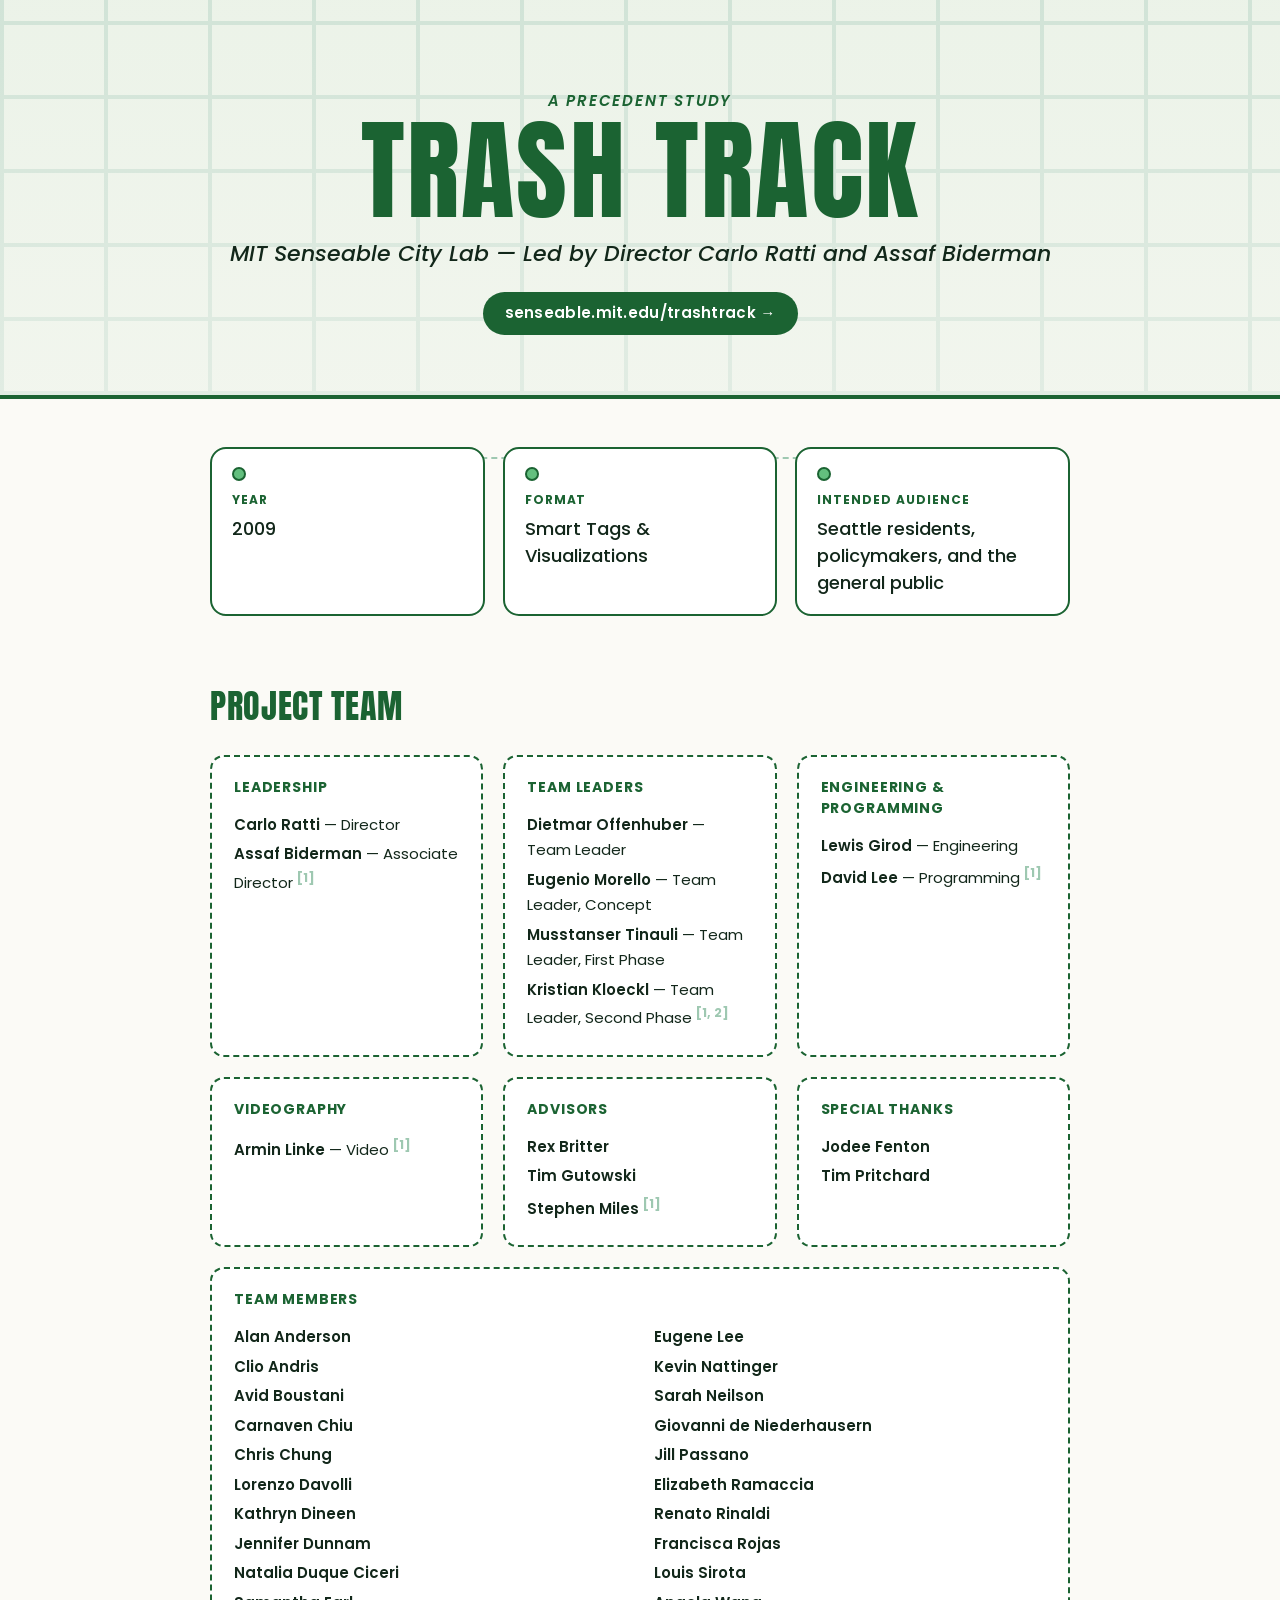
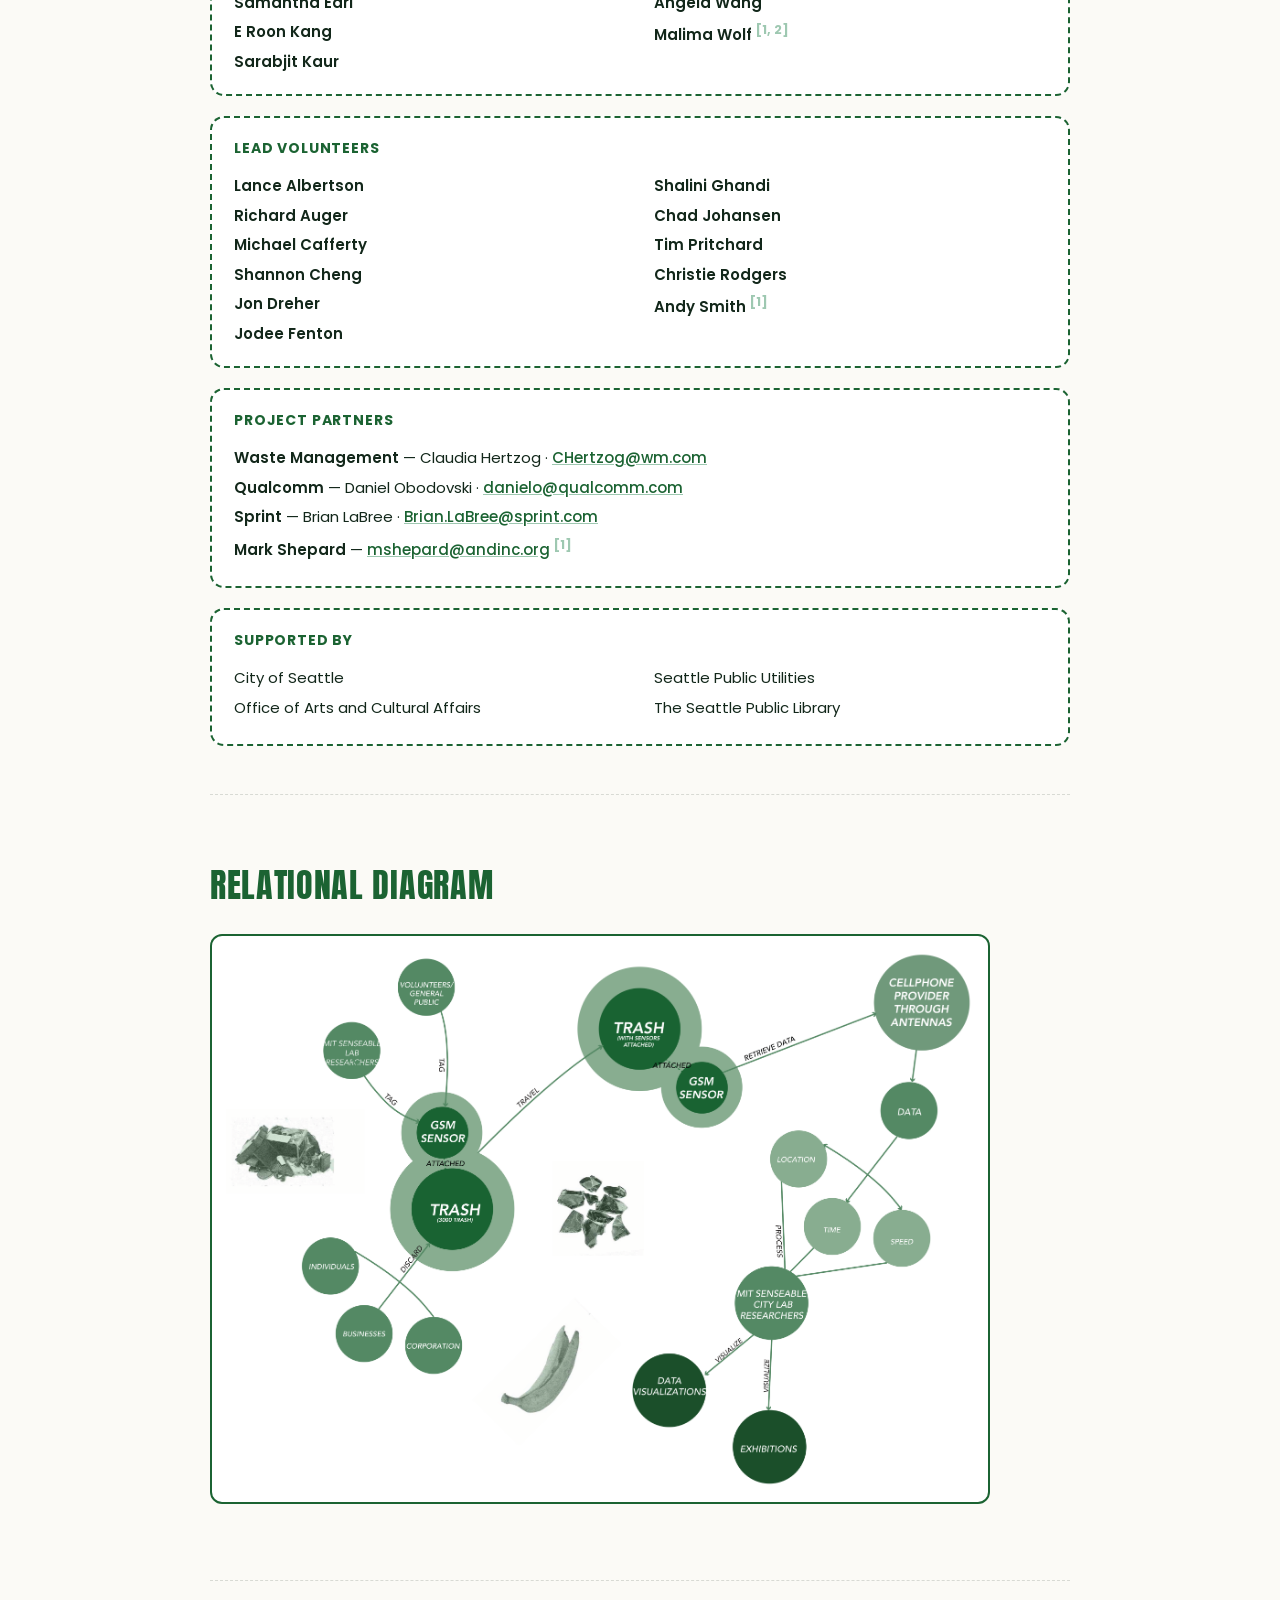
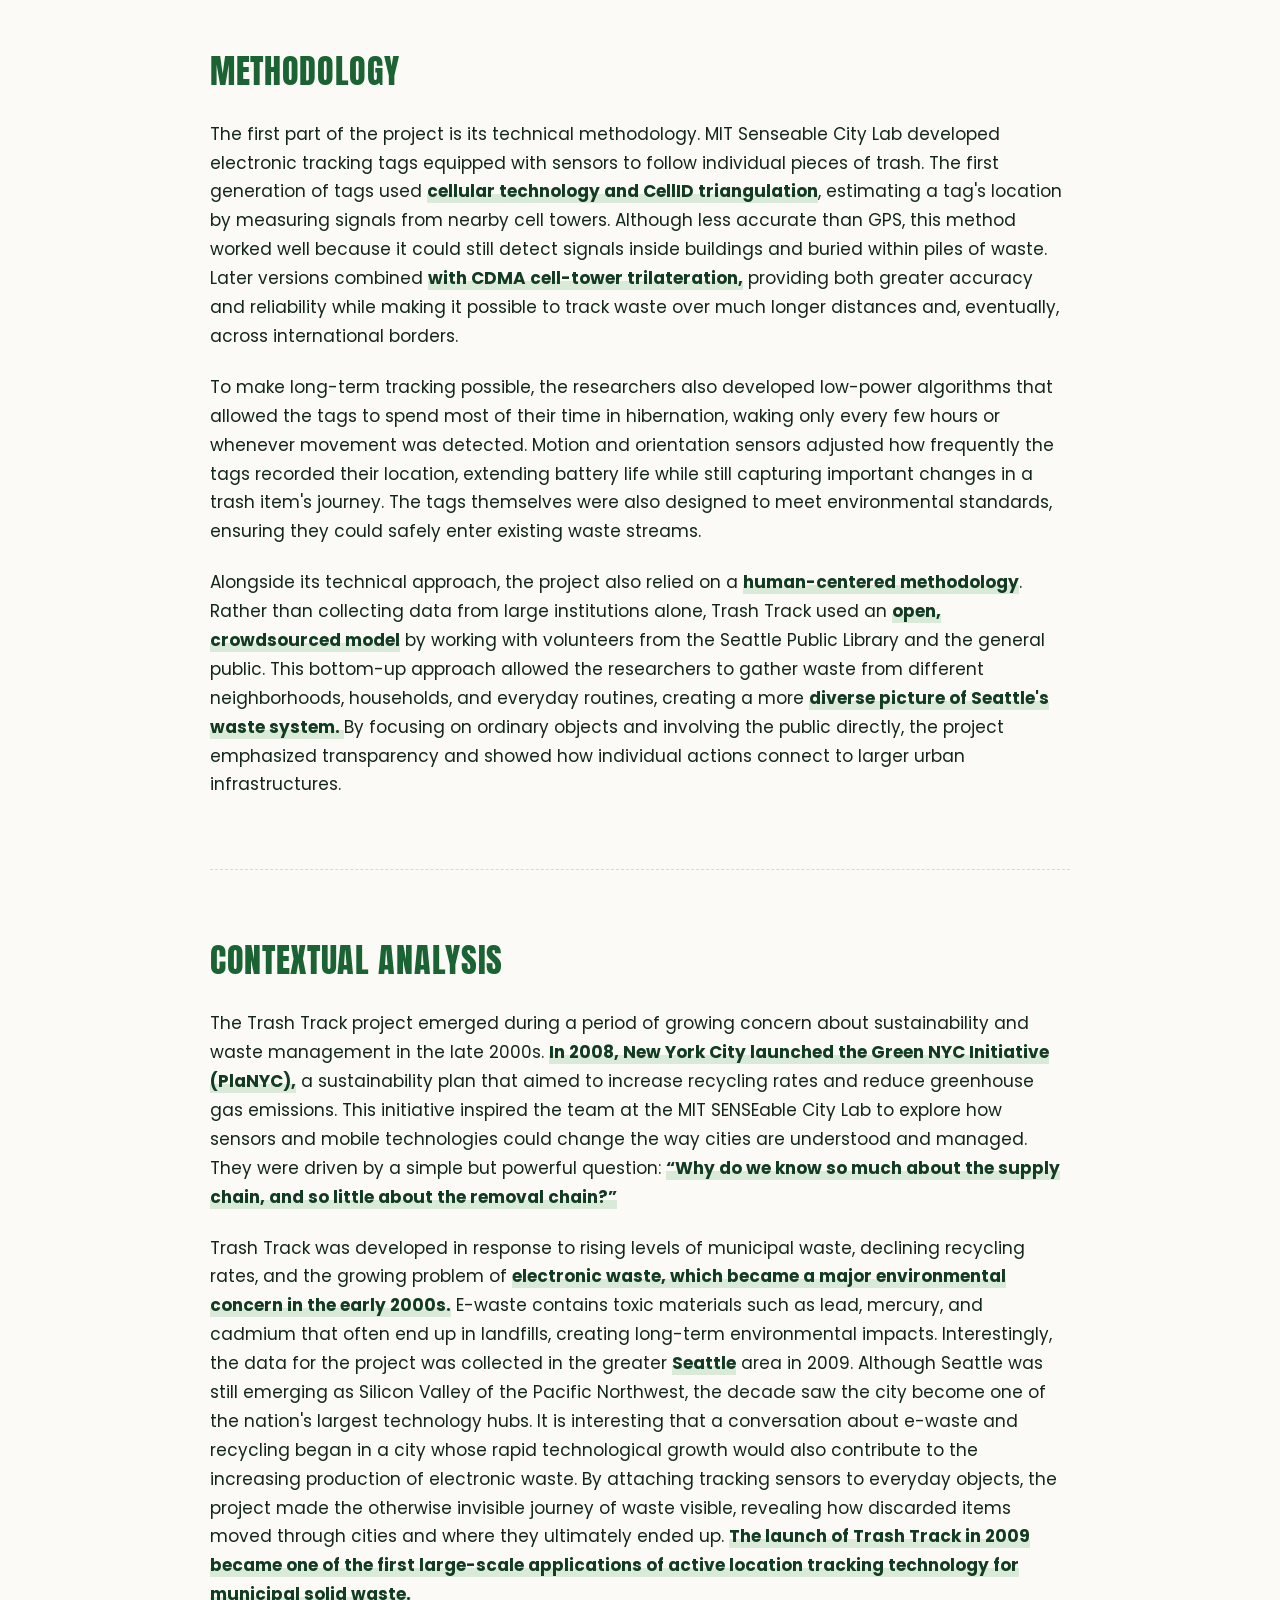
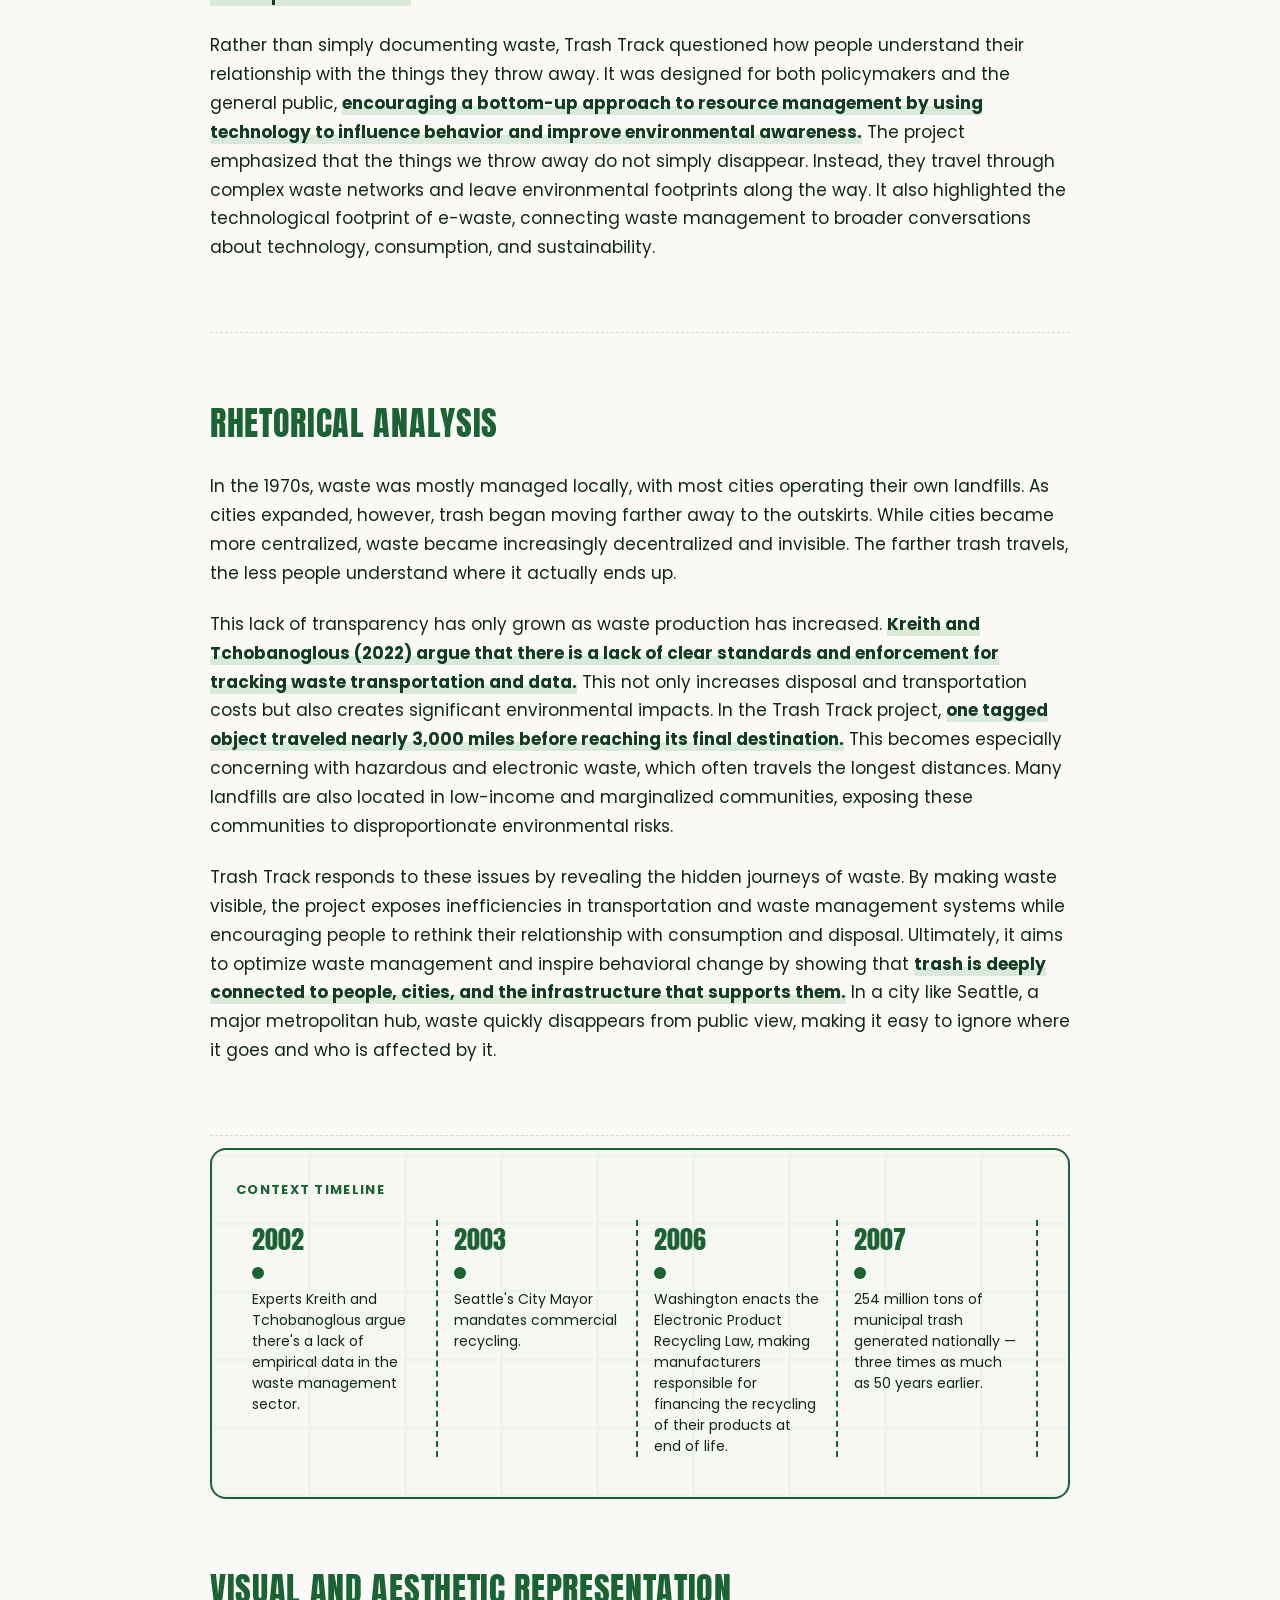
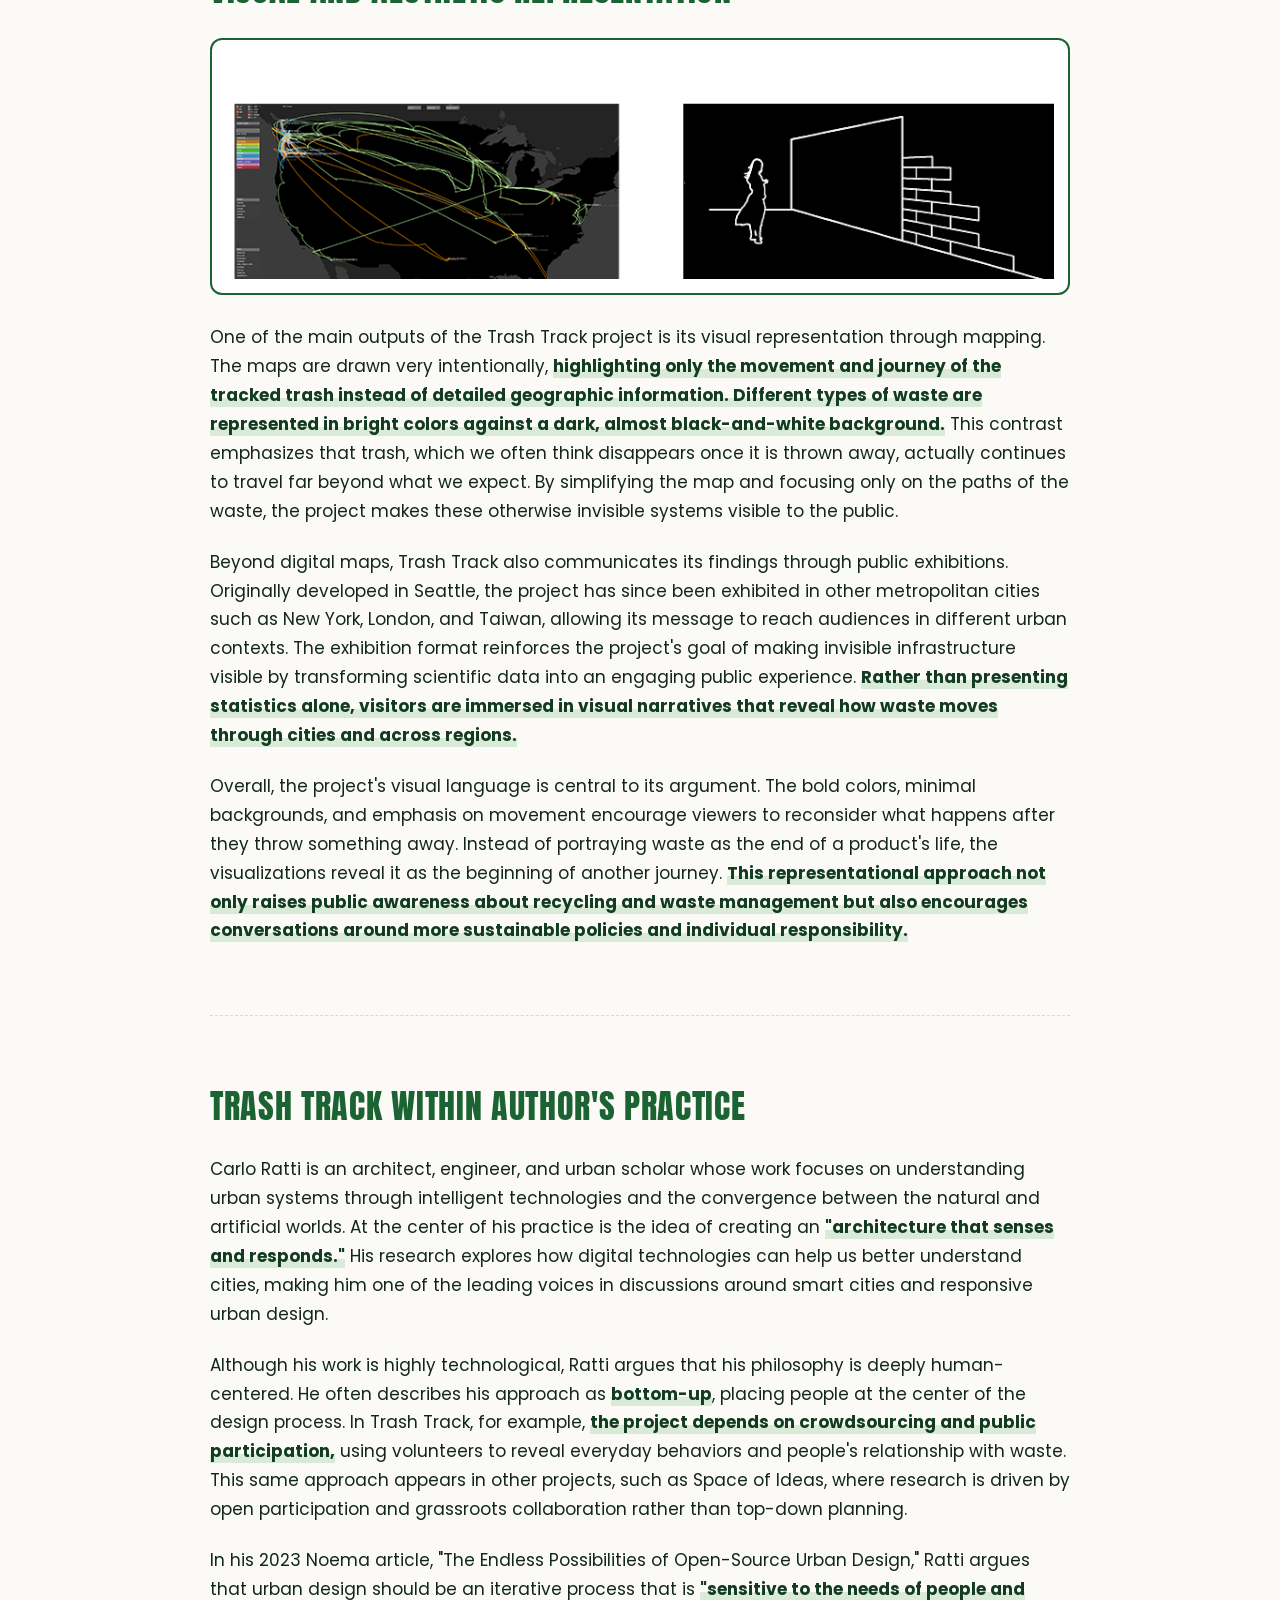
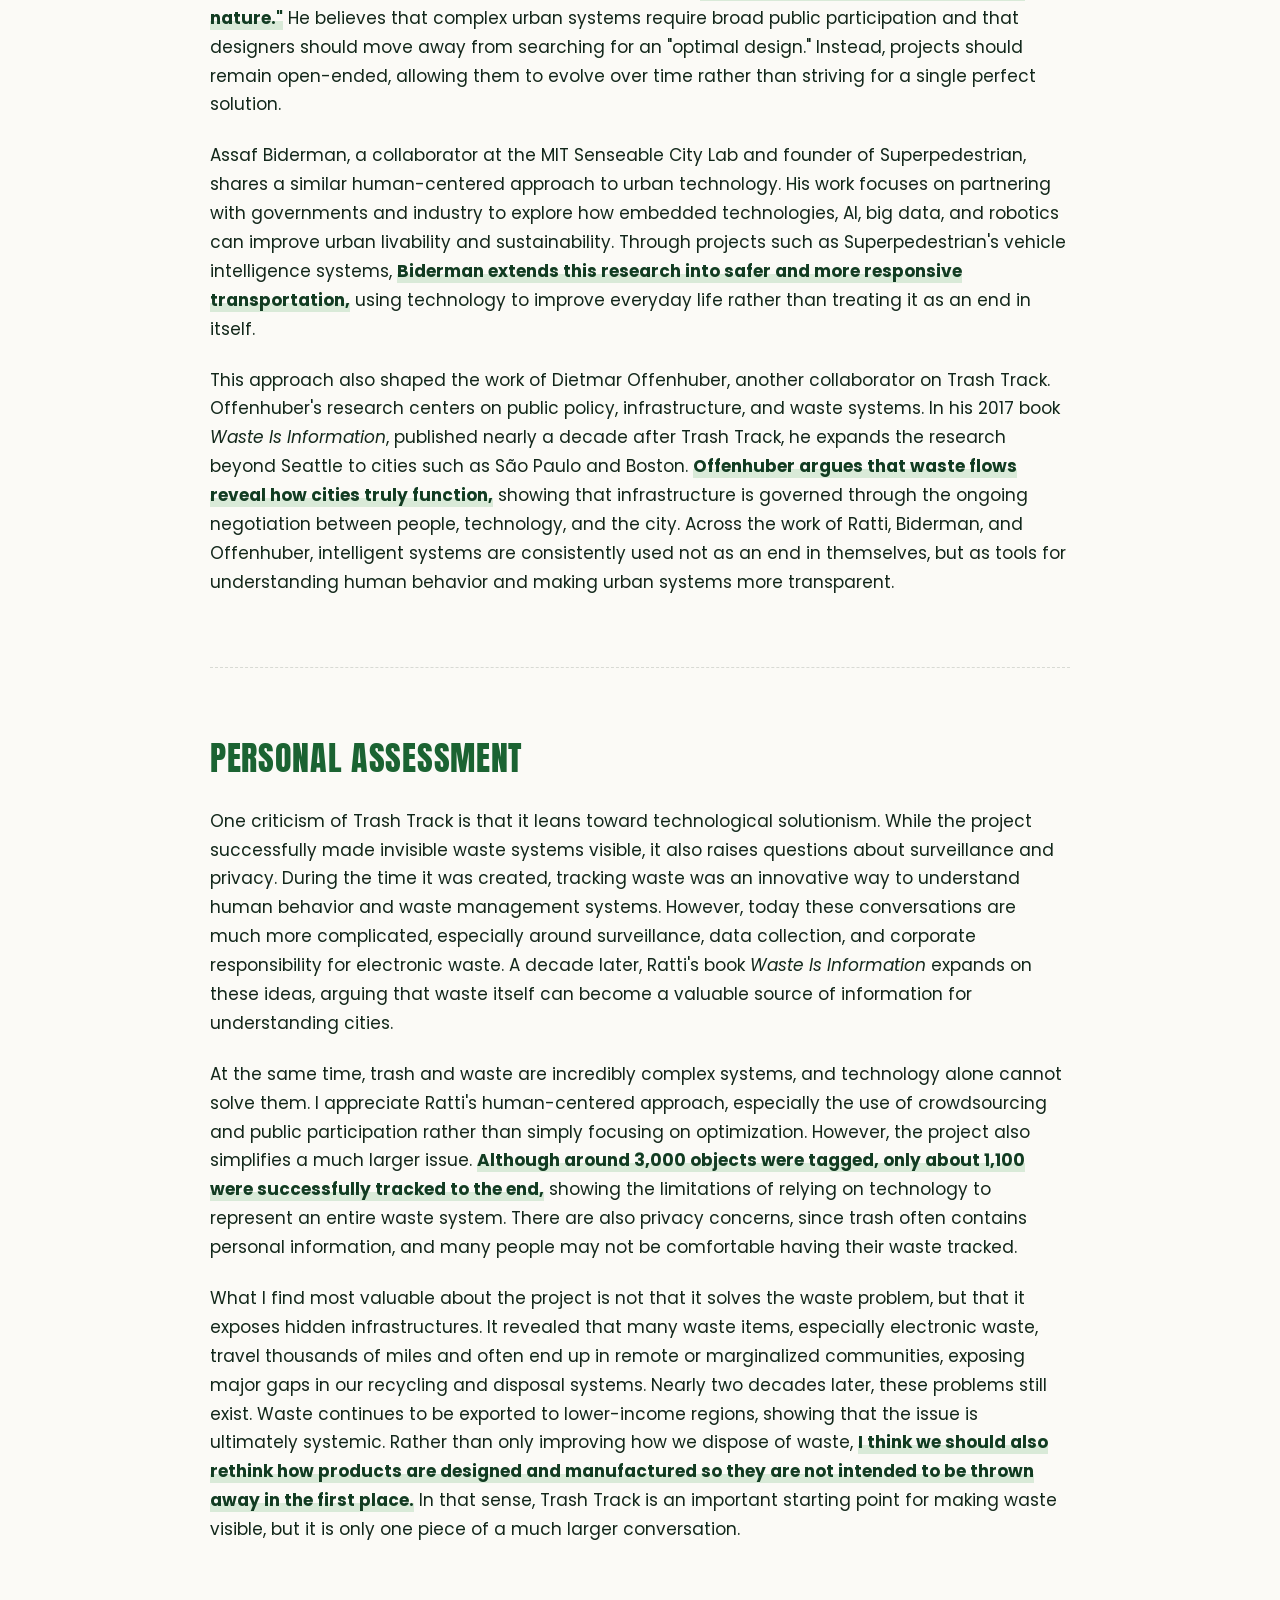
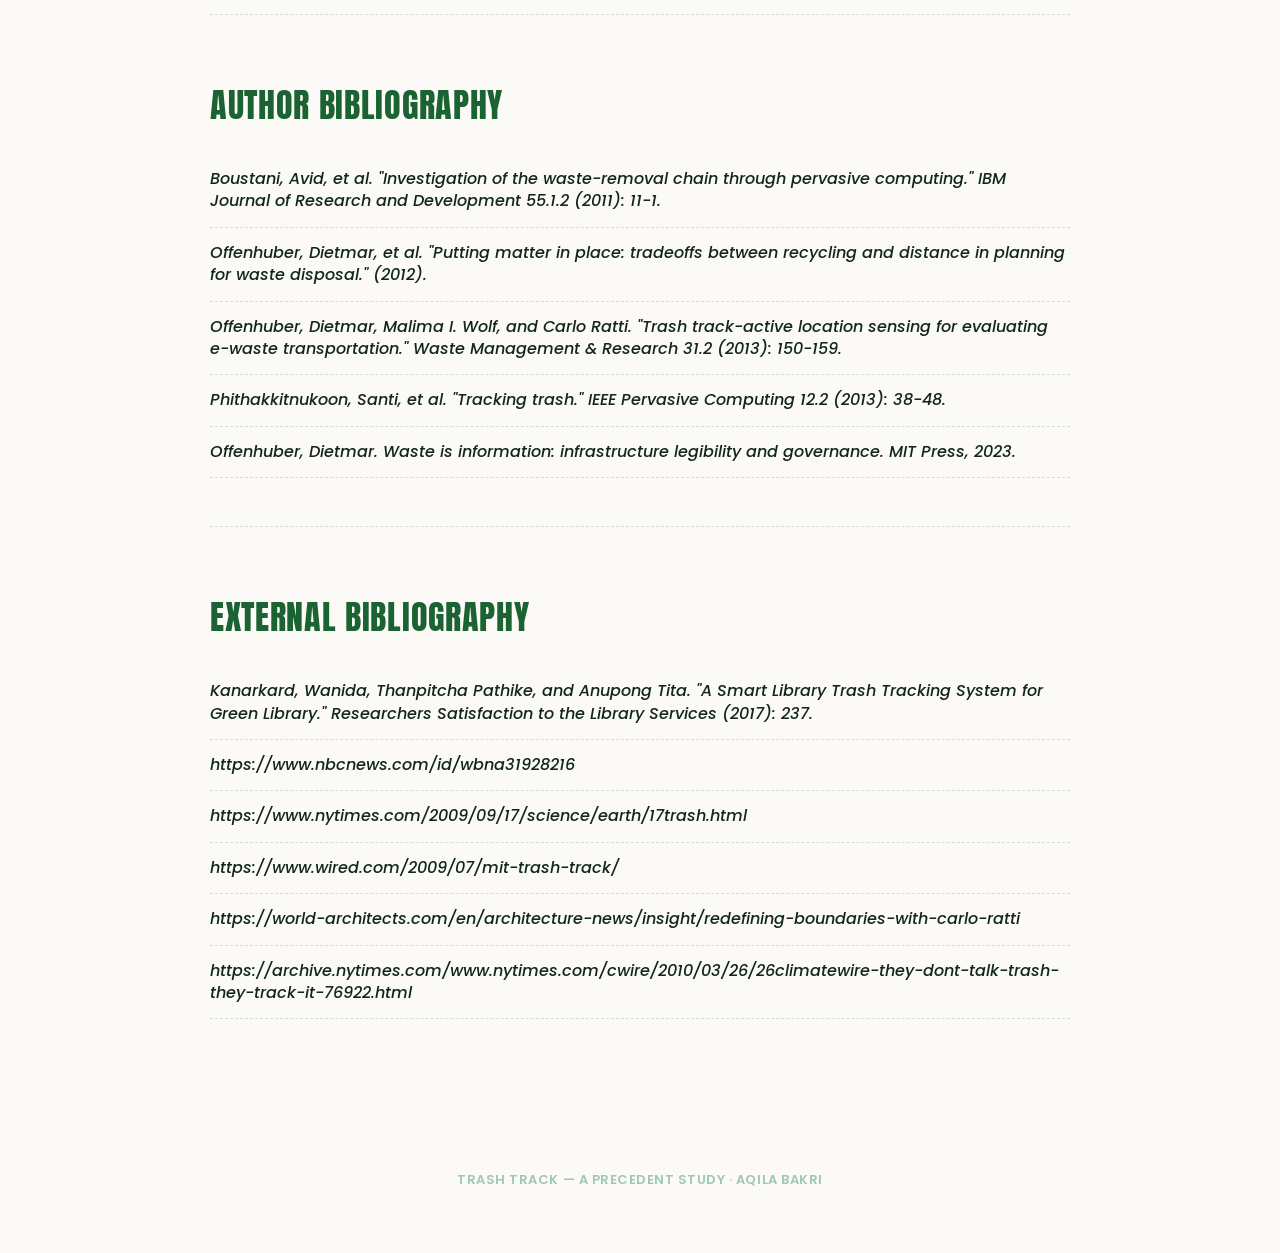
==== commit 45dec916: "Update index.html" ====
--- a/index.html
+++ b/index.html
@@ -189,9 +189,9 @@
       </p>
     </section>
 
-    <!-- RHETORICAL ANALYSIS -->
-    <section class="section">
-      <h2 class="section-heading">Rhetorical Analysis</h2>
+    <!-- CONTEXTUAL ANALYSIS -->
+    <section class="section">
+      <h2 class="section-heading">Contextual Analysis</h2>
 
       <p class="project-paragraph">
         The Trash Track project emerged during a period of growing concern about sustainability and waste management in the late 2000s. <strong>In 2008, New York City launched the Green NYC Initiative (PlaNYC),</strong> a sustainability plan that aimed to increase recycling rates and reduce greenhouse gas emissions. This initiative inspired the team at the MIT SENSEable City Lab to explore how sensors and mobile technologies could change the way cities are understood and managed. They were driven by a simple but powerful question: <strong>“Why do we know so much about the supply chain, and so little about the removal chain?”</strong>
@@ -204,7 +204,11 @@
       <p class="project-paragraph">
         Rather than simply documenting waste, Trash Track questioned how people understand their relationship with the things they throw away. It was designed for both policymakers and the general public, <strong>encouraging a bottom-up approach to resource management by using technology to influence behavior and improve environmental awareness.</strong> The project emphasized that the things we throw away do not simply disappear. Instead, they travel through complex waste networks and leave environmental footprints along the way. It also highlighted the technological footprint of e-waste, connecting waste management to broader conversations about technology, consumption, and sustainability.
       </p>
-
+      </section>
+
+  
+      <section class="section">
+        <h2 class="section-heading">Rhetorical Analysis</h2>  
       <p class="project-paragraph">
         In the 1970s, waste was mostly managed locally, with most cities operating their own landfills. As cities expanded, however, trash began moving farther away to the outskirts. While cities became more centralized, waste became increasingly decentralized and invisible. The farther trash travels, the less people understand where it actually ends up.
       </p>
@@ -216,6 +220,7 @@
       <p class="project-paragraph">
         Trash Track responds to these issues by revealing the hidden journeys of waste. By making waste visible, the project exposes inefficiencies in transportation and waste management systems while encouraging people to rethink their relationship with consumption and disposal. Ultimately, it aims to optimize waste management and inspire behavioral change by showing that <strong>trash is deeply connected to people, cities, and the infrastructure that supports them.</strong> In a city like Seattle, a major metropolitan hub, waste quickly disappears from public view, making it easy to ignore where it goes and who is affected by it.
       </p>
+      </section>
 
       <!-- TIMELINE -->
       <div class="timeline-wrap">
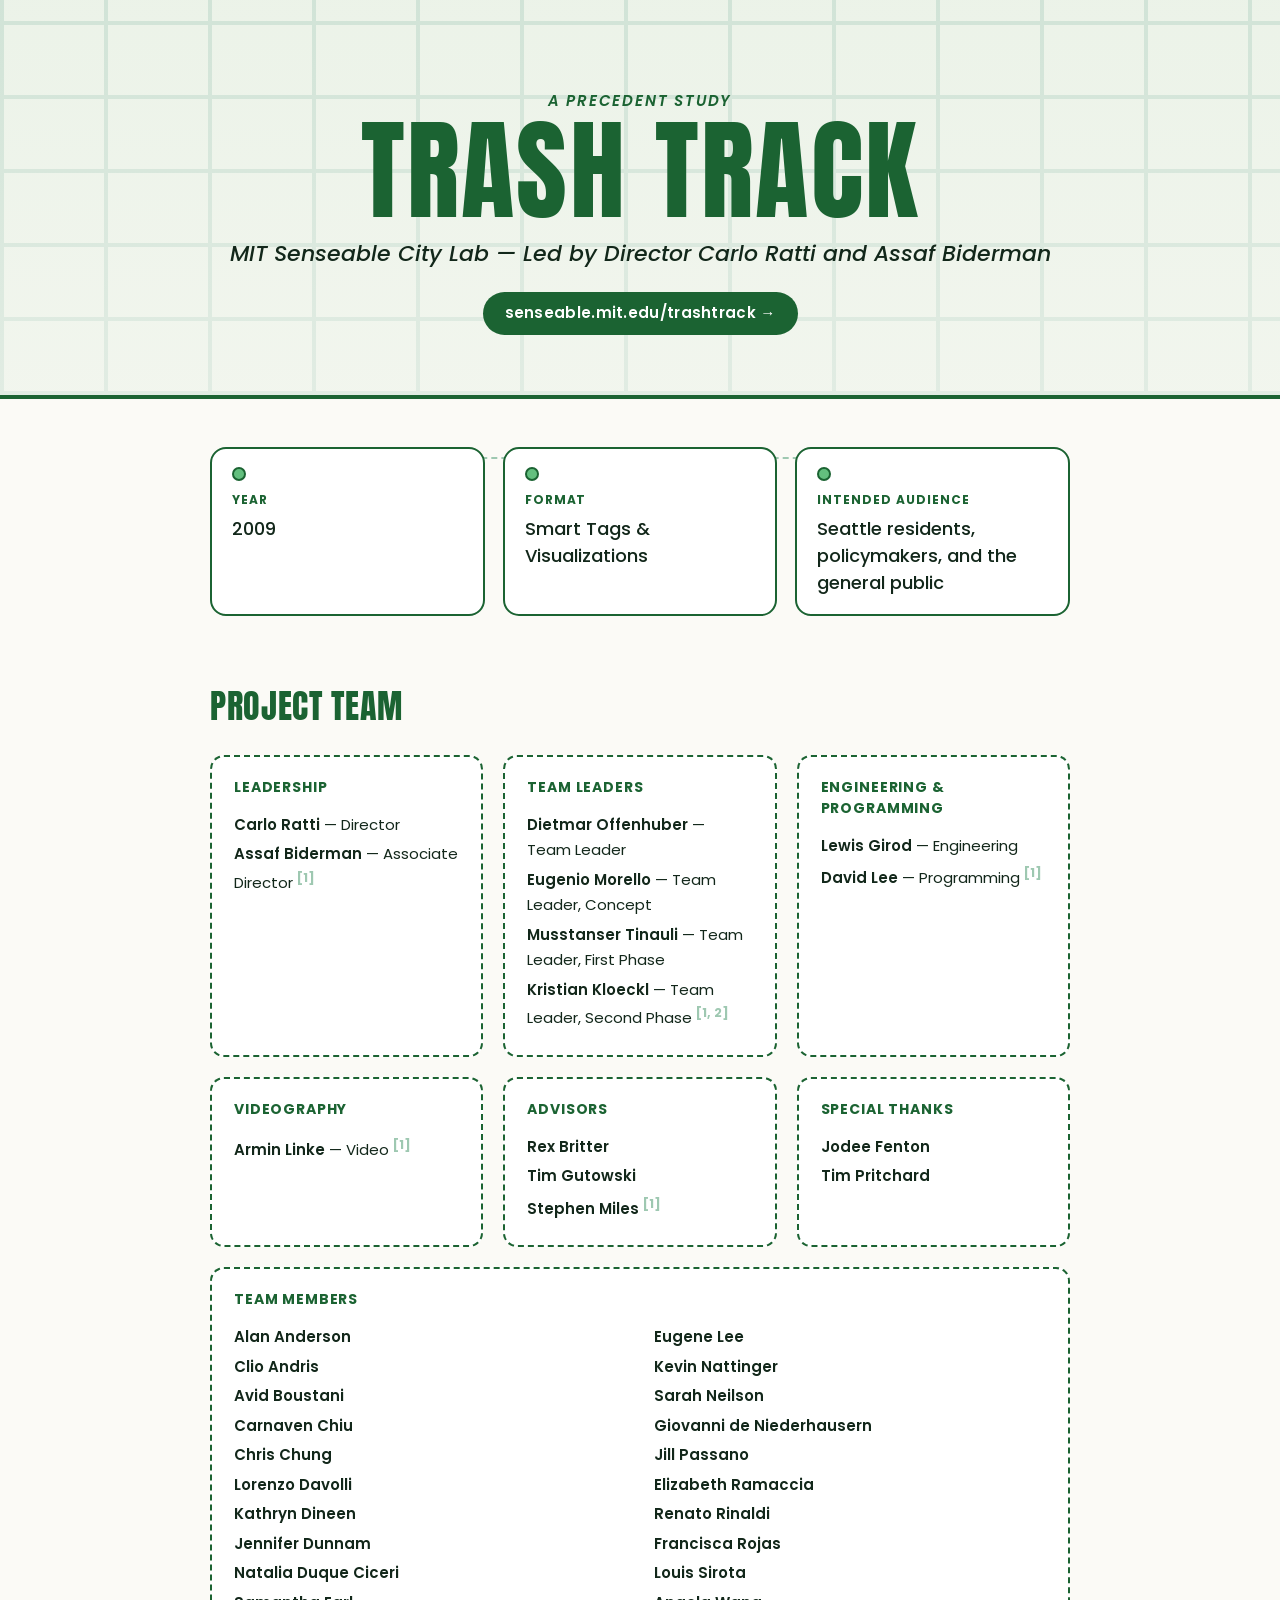
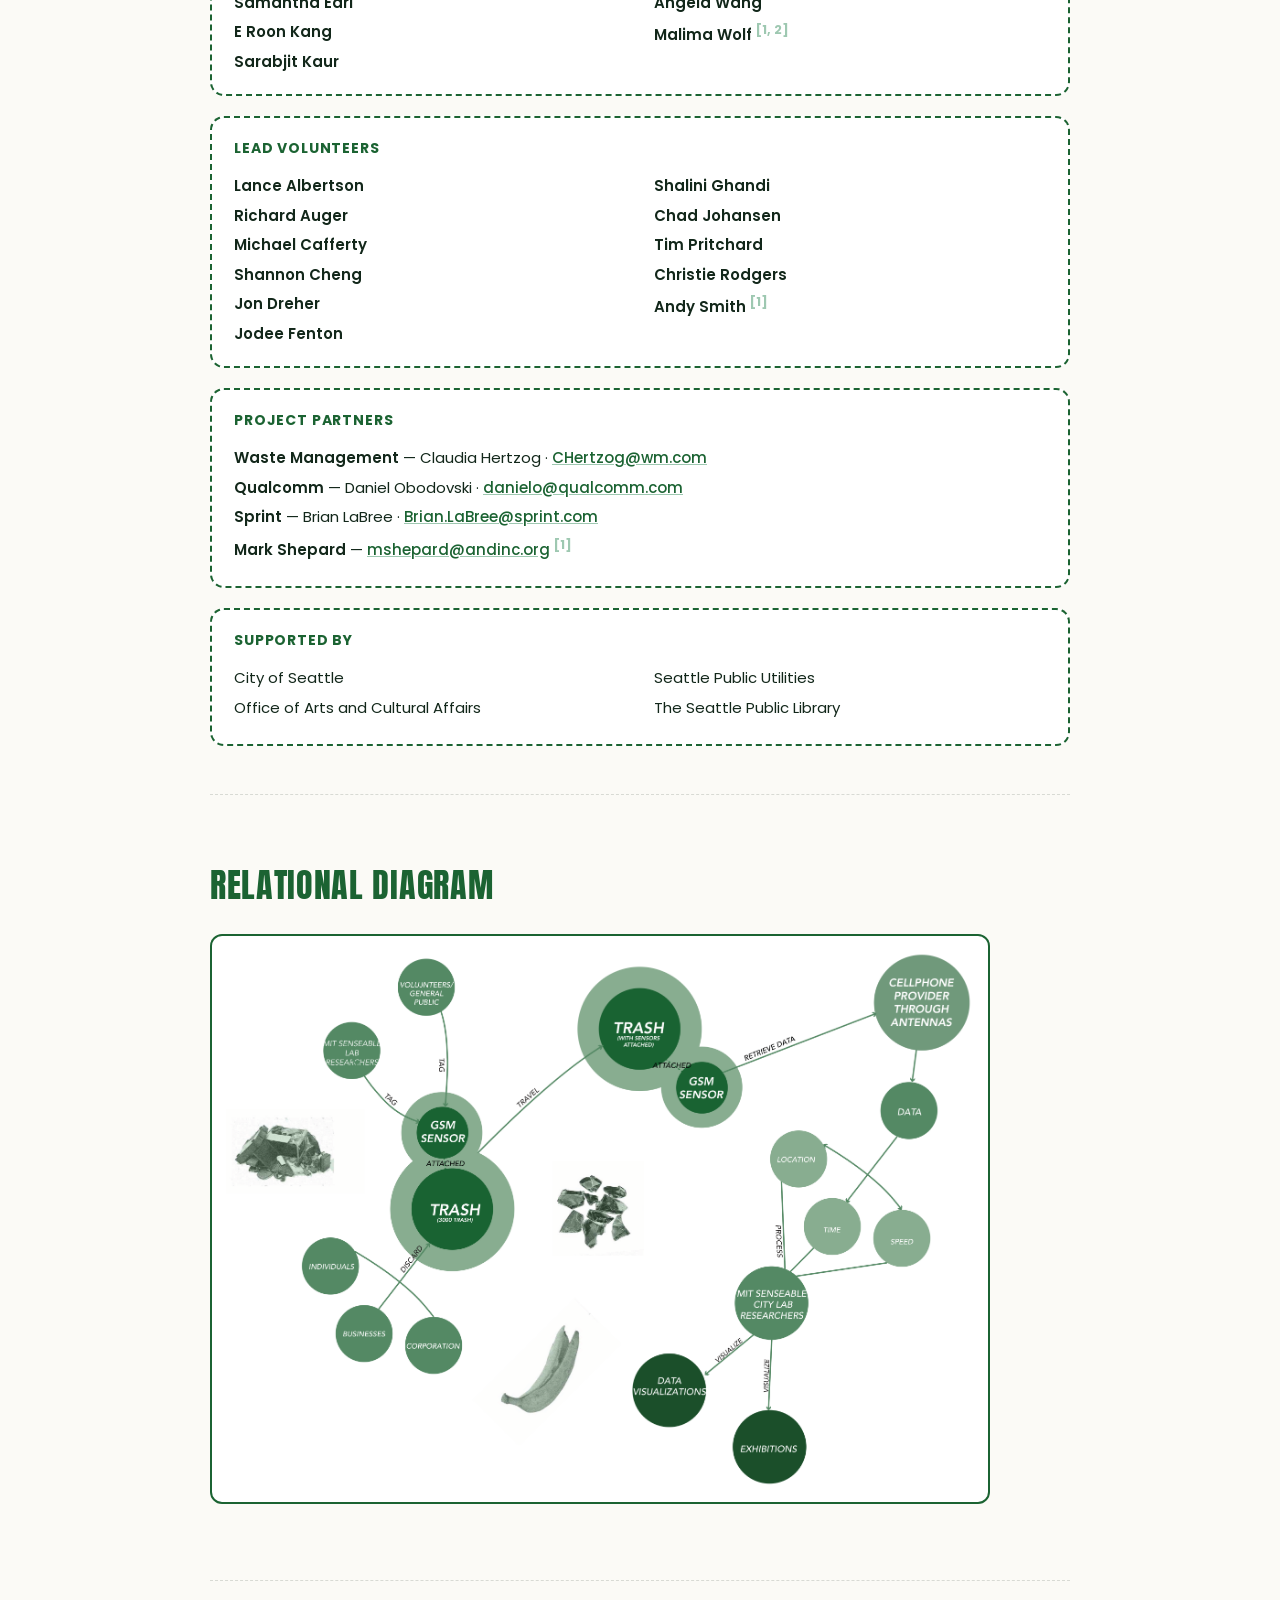
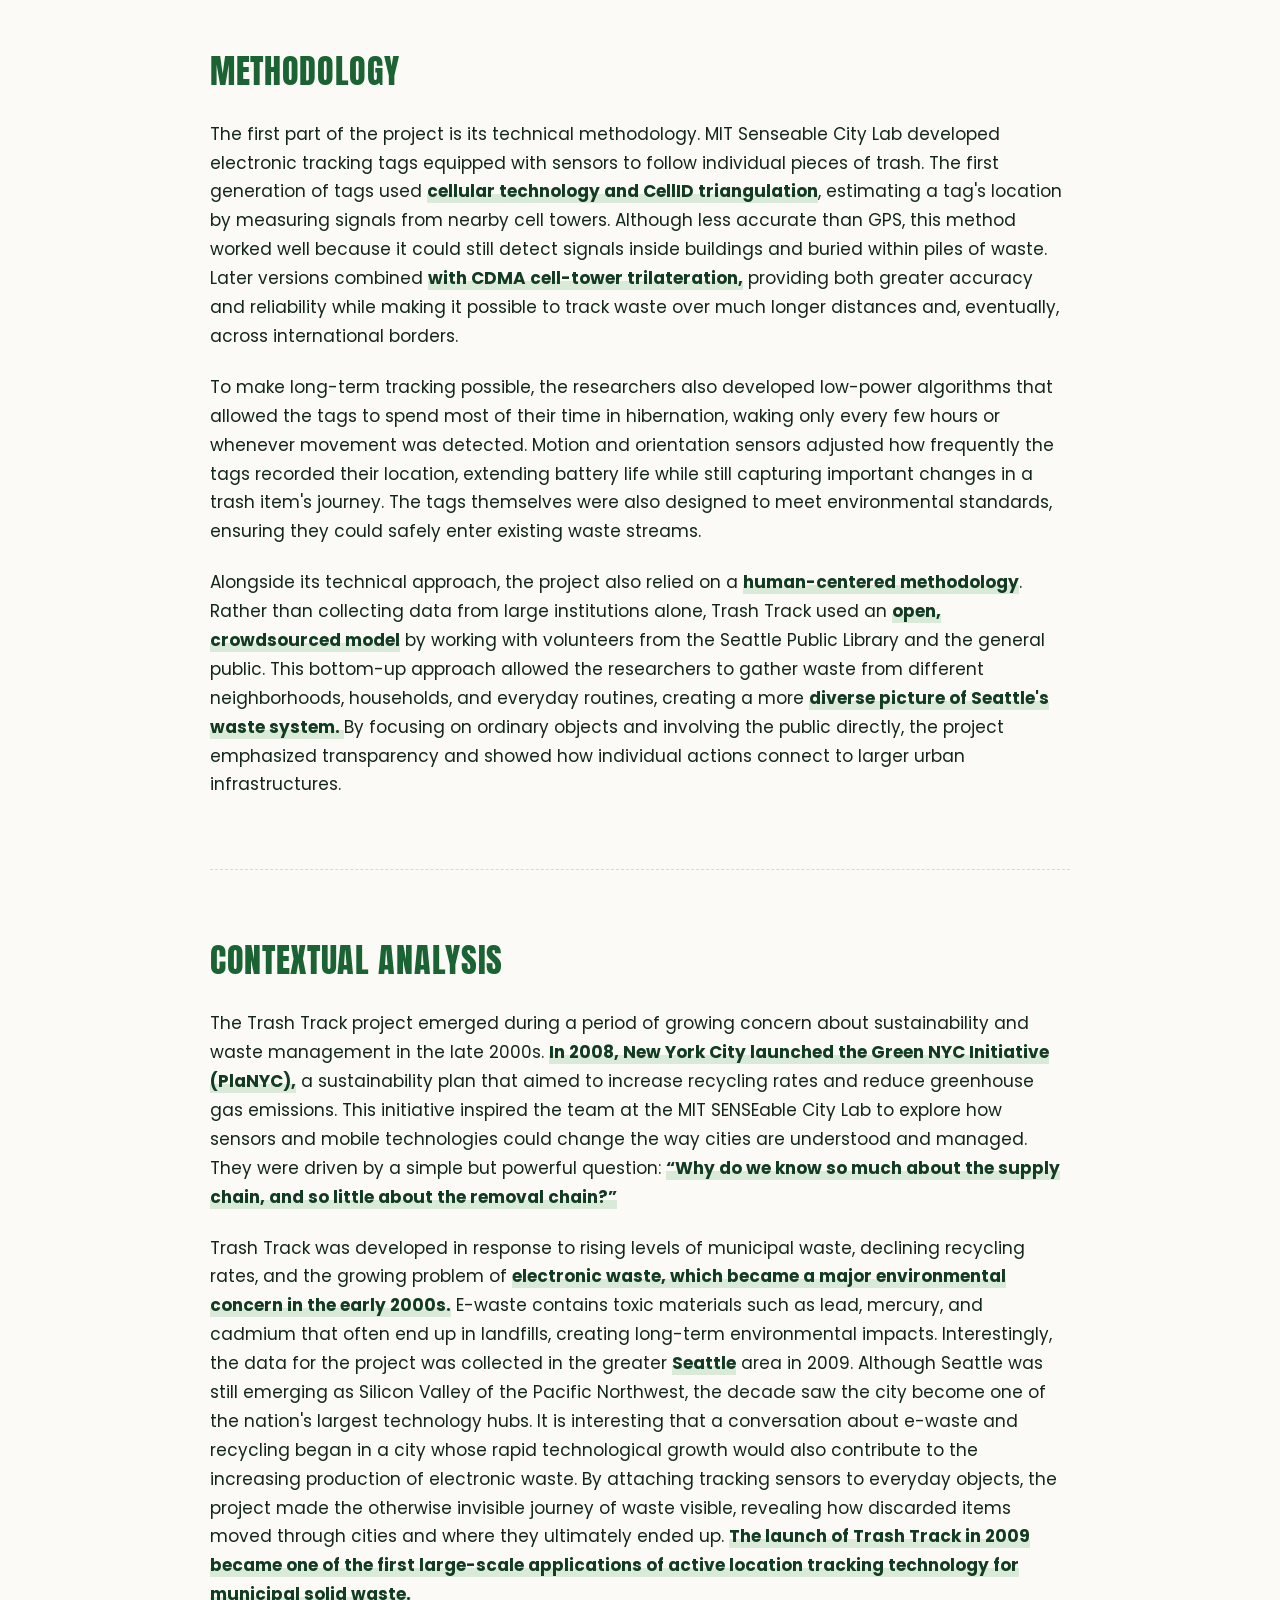
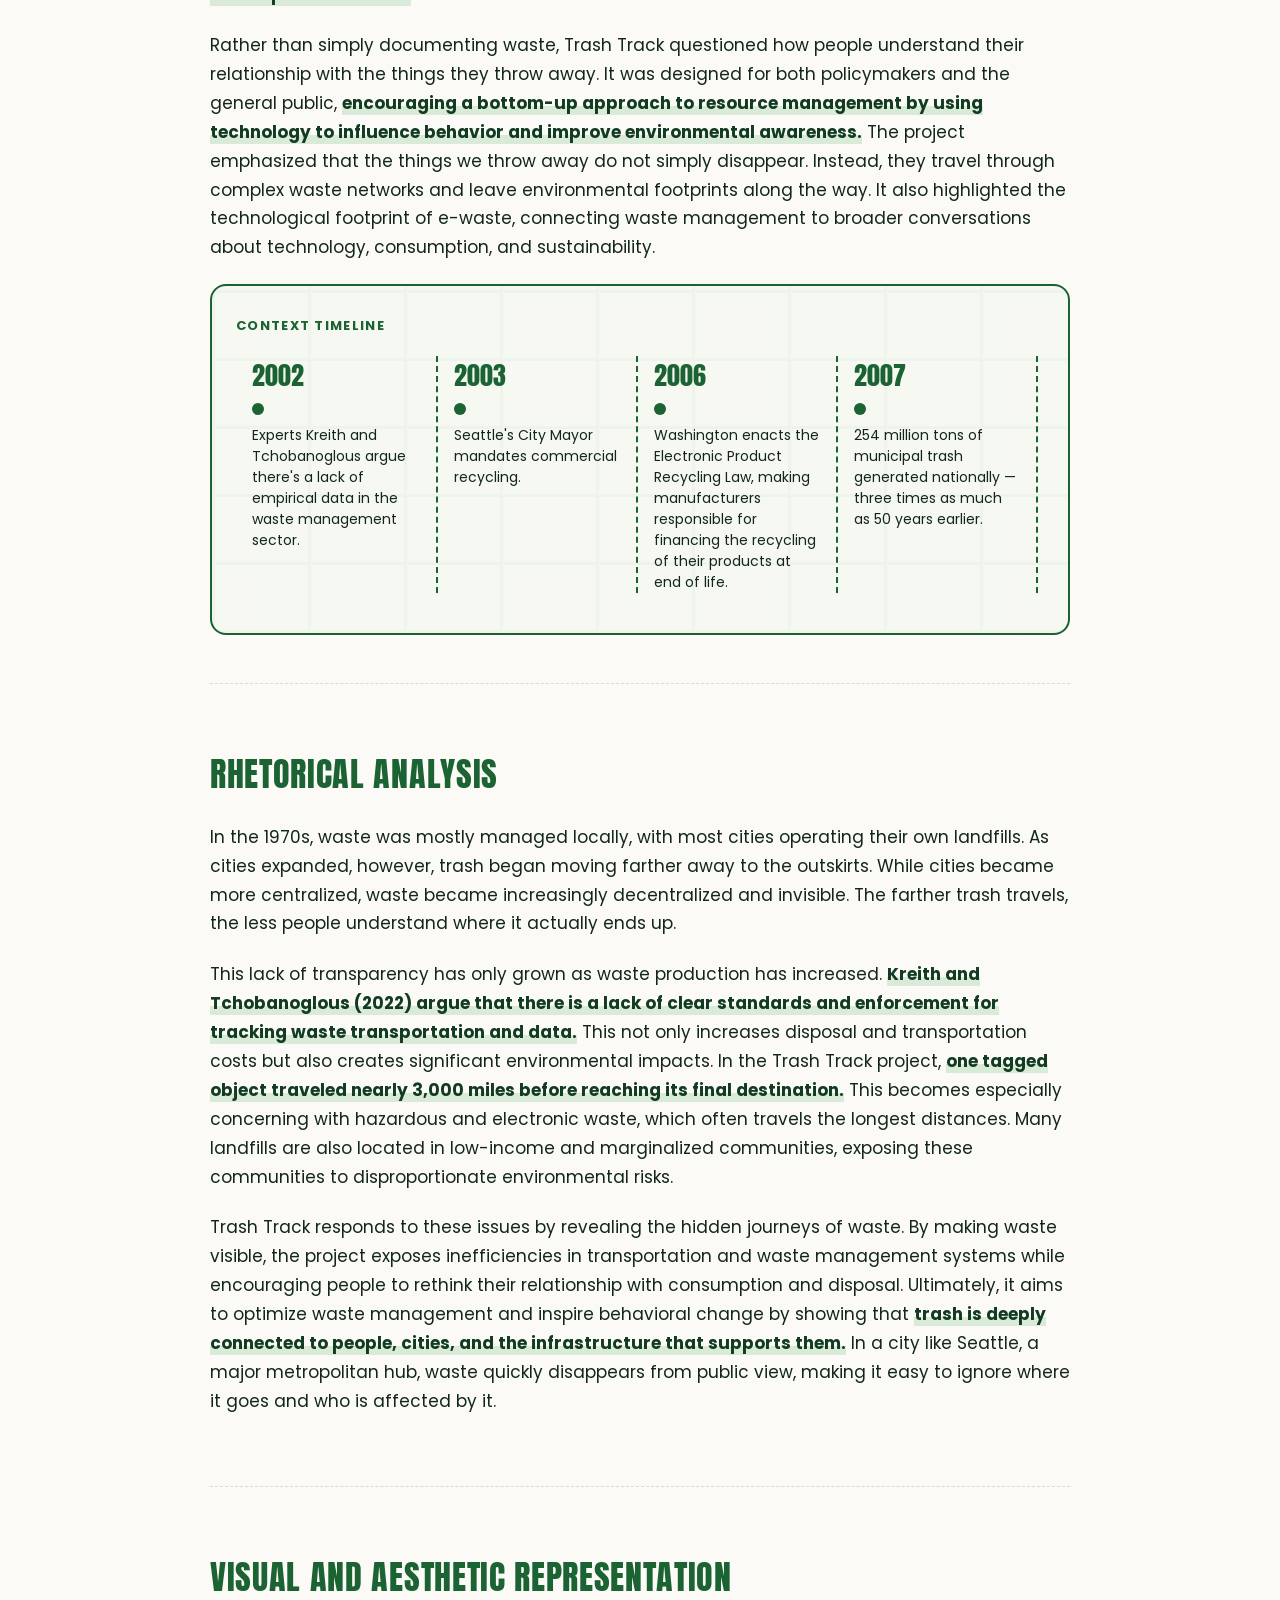
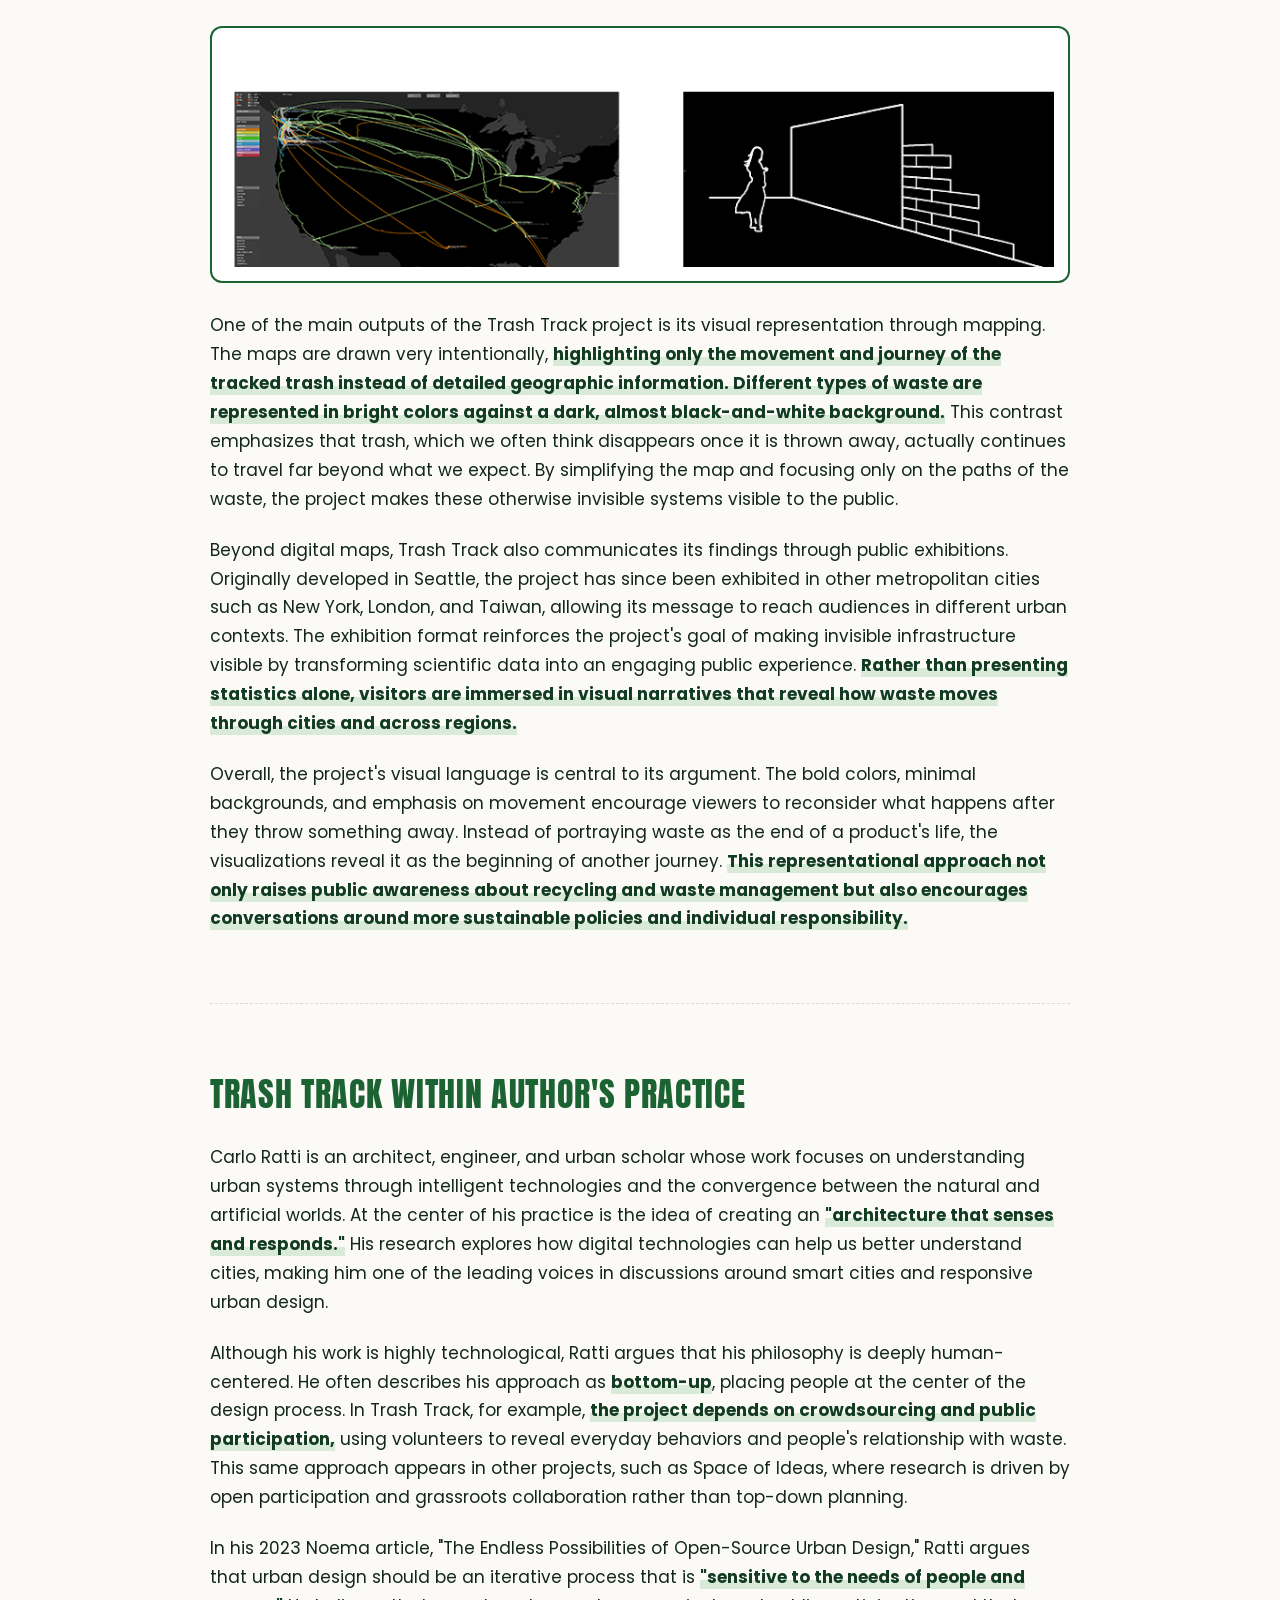
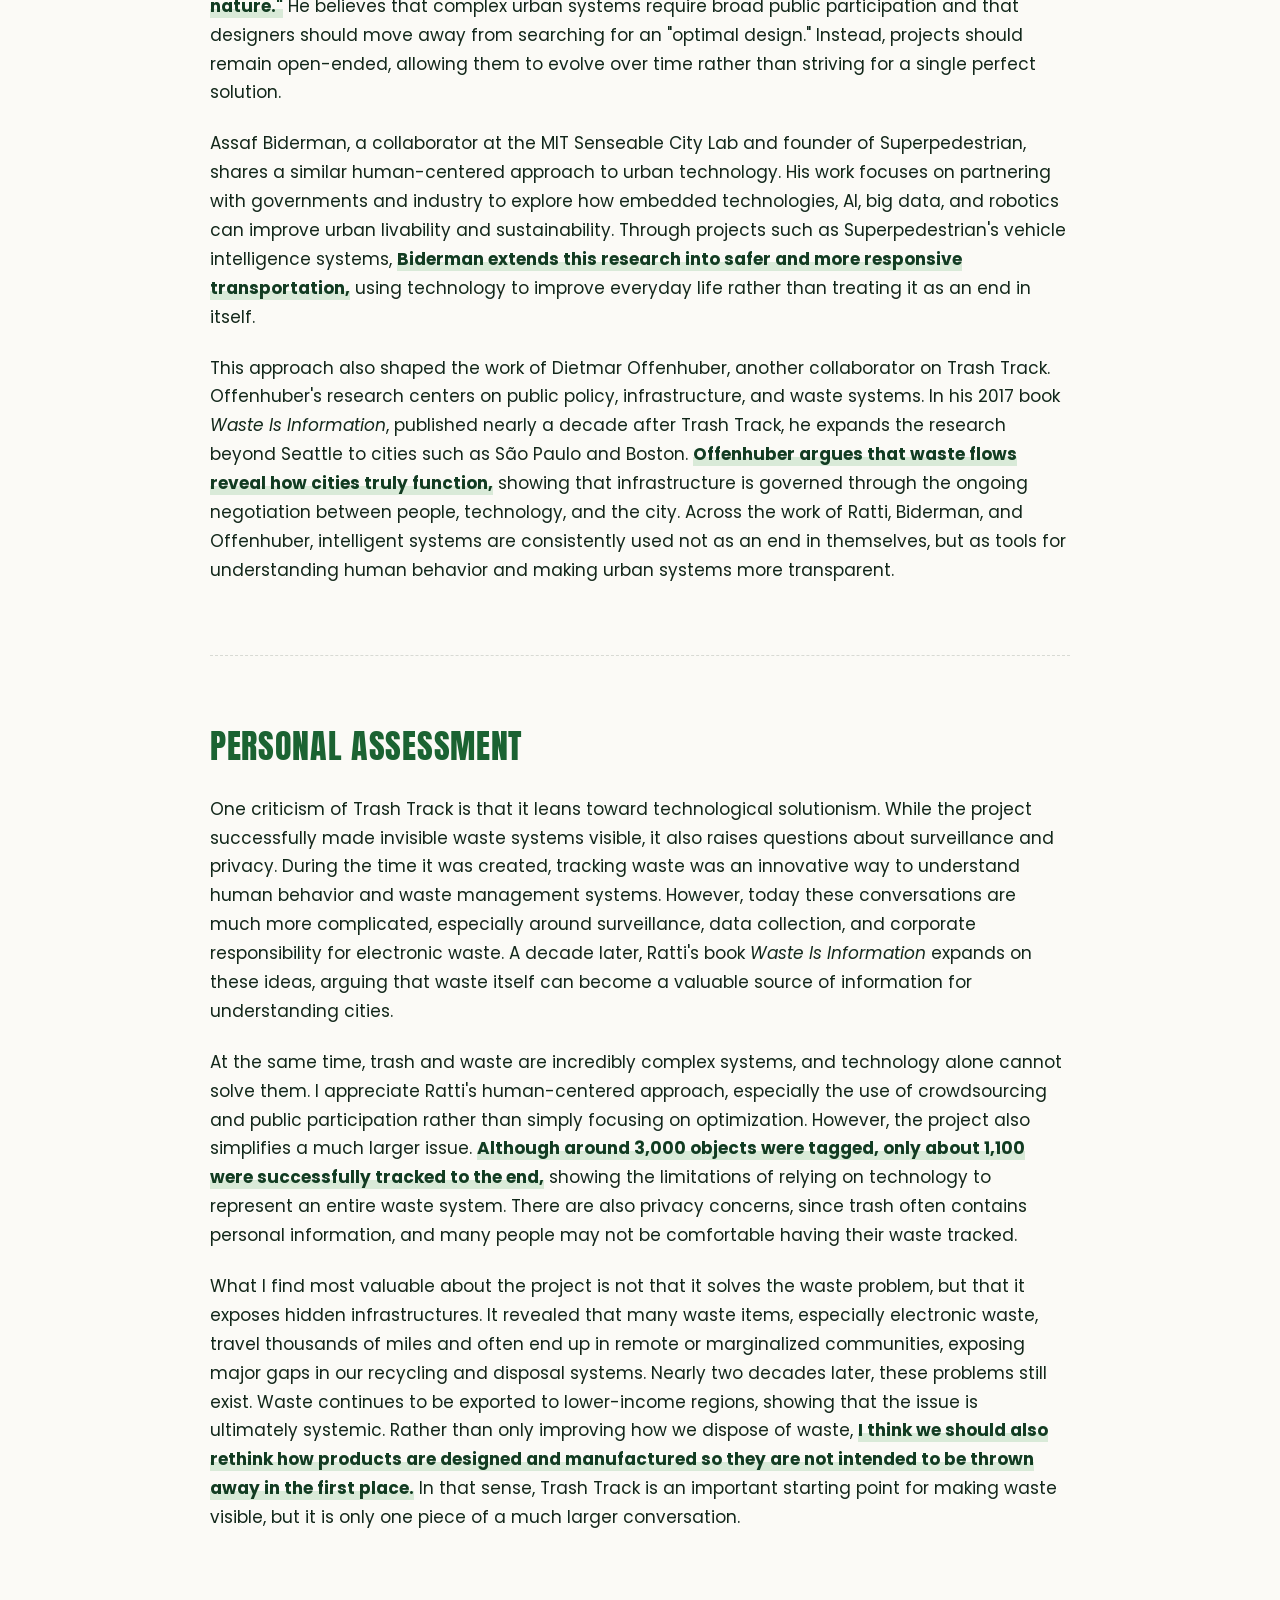
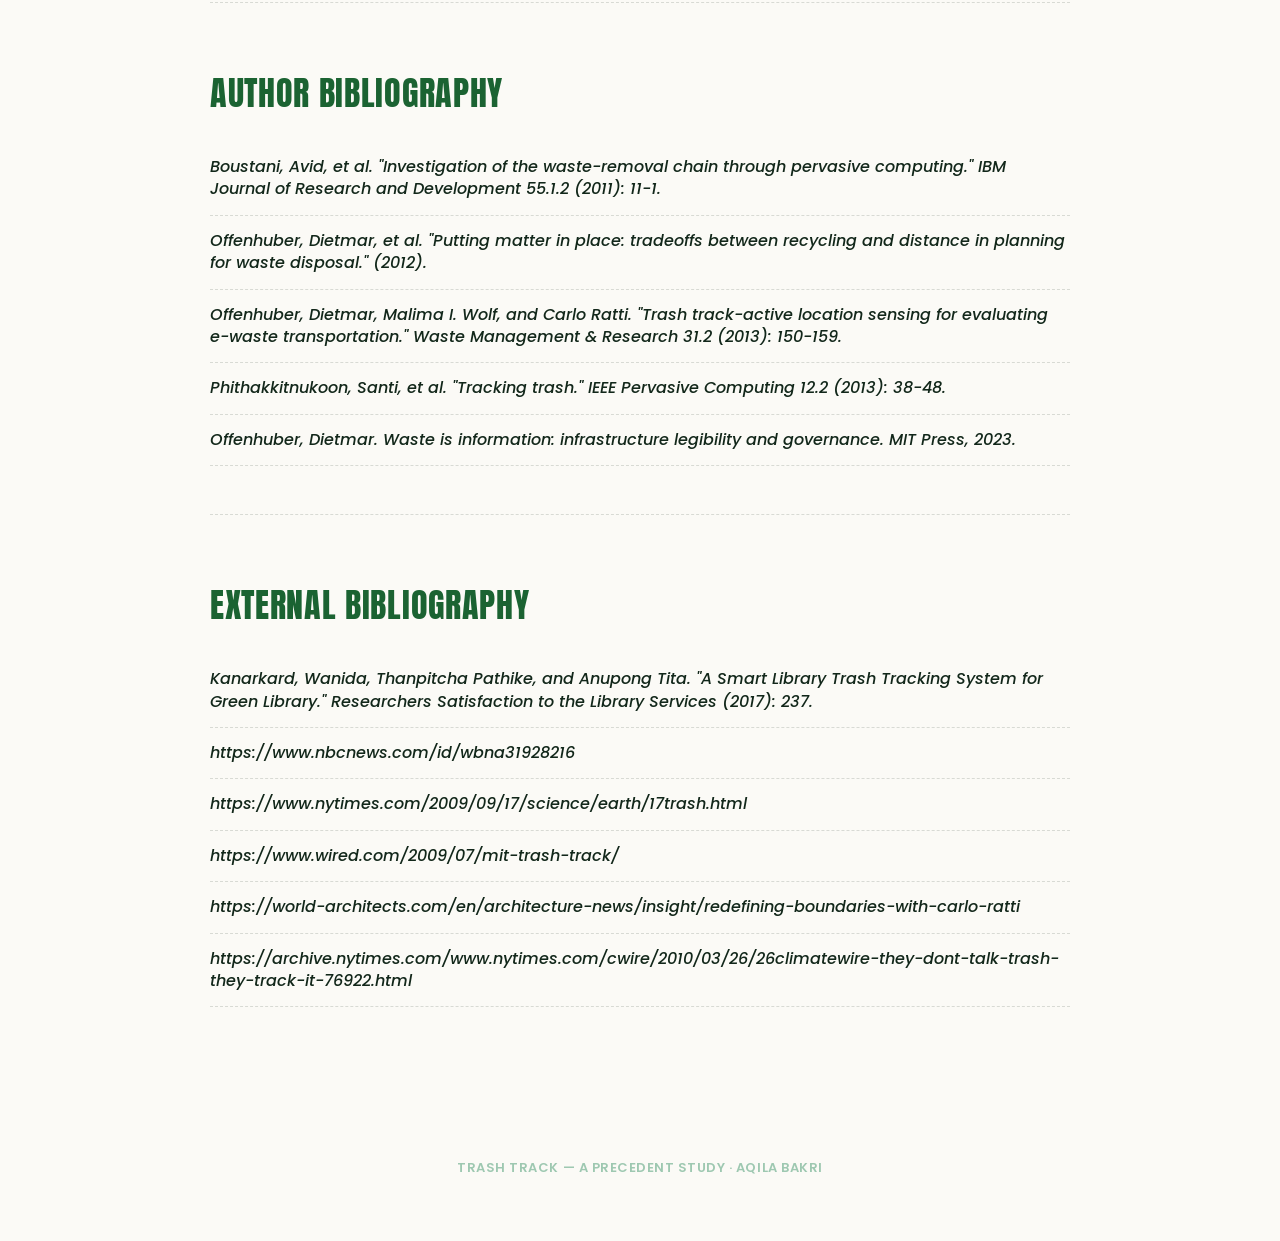
==== commit 229eb9cf: "update" ====
--- a/index.html
+++ b/index.html
@@ -204,24 +204,6 @@
       <p class="project-paragraph">
         Rather than simply documenting waste, Trash Track questioned how people understand their relationship with the things they throw away. It was designed for both policymakers and the general public, <strong>encouraging a bottom-up approach to resource management by using technology to influence behavior and improve environmental awareness.</strong> The project emphasized that the things we throw away do not simply disappear. Instead, they travel through complex waste networks and leave environmental footprints along the way. It also highlighted the technological footprint of e-waste, connecting waste management to broader conversations about technology, consumption, and sustainability.
       </p>
-      </section>
-
-  
-      <section class="section">
-        <h2 class="section-heading">Rhetorical Analysis</h2>  
-      <p class="project-paragraph">
-        In the 1970s, waste was mostly managed locally, with most cities operating their own landfills. As cities expanded, however, trash began moving farther away to the outskirts. While cities became more centralized, waste became increasingly decentralized and invisible. The farther trash travels, the less people understand where it actually ends up.
-      </p>
-
-      <p class="project-paragraph">
-        This lack of transparency has only grown as waste production has increased. <strong>Kreith and Tchobanoglous (2022) argue that there is a lack of clear standards and enforcement for tracking waste transportation and data.</strong> This not only increases disposal and transportation costs but also creates significant environmental impacts. In the Trash Track project, <strong>one tagged object traveled nearly 3,000 miles before reaching its final destination.</strong> This becomes especially concerning with hazardous and electronic waste, which often travels the longest distances. Many landfills are also located in low-income and marginalized communities, exposing these communities to disproportionate environmental risks.
-      </p>
-
-      <p class="project-paragraph">
-        Trash Track responds to these issues by revealing the hidden journeys of waste. By making waste visible, the project exposes inefficiencies in transportation and waste management systems while encouraging people to rethink their relationship with consumption and disposal. Ultimately, it aims to optimize waste management and inspire behavioral change by showing that <strong>trash is deeply connected to people, cities, and the infrastructure that supports them.</strong> In a city like Seattle, a major metropolitan hub, waste quickly disappears from public view, making it easy to ignore where it goes and who is affected by it.
-      </p>
-      </section>
-
       <!-- TIMELINE -->
       <div class="timeline-wrap">
         <p class="timeline-caption">Context Timeline</p>
@@ -269,6 +251,26 @@
         </div>
       </div>
     </section>
+      </section>
+
+
+  
+      <section class="section">
+        <h2 class="section-heading">Rhetorical Analysis</h2>  
+      <p class="project-paragraph">
+        In the 1970s, waste was mostly managed locally, with most cities operating their own landfills. As cities expanded, however, trash began moving farther away to the outskirts. While cities became more centralized, waste became increasingly decentralized and invisible. The farther trash travels, the less people understand where it actually ends up.
+      </p>
+
+      <p class="project-paragraph">
+        This lack of transparency has only grown as waste production has increased. <strong>Kreith and Tchobanoglous (2022) argue that there is a lack of clear standards and enforcement for tracking waste transportation and data.</strong> This not only increases disposal and transportation costs but also creates significant environmental impacts. In the Trash Track project, <strong>one tagged object traveled nearly 3,000 miles before reaching its final destination.</strong> This becomes especially concerning with hazardous and electronic waste, which often travels the longest distances. Many landfills are also located in low-income and marginalized communities, exposing these communities to disproportionate environmental risks.
+      </p>
+
+      <p class="project-paragraph">
+        Trash Track responds to these issues by revealing the hidden journeys of waste. By making waste visible, the project exposes inefficiencies in transportation and waste management systems while encouraging people to rethink their relationship with consumption and disposal. Ultimately, it aims to optimize waste management and inspire behavioral change by showing that <strong>trash is deeply connected to people, cities, and the infrastructure that supports them.</strong> In a city like Seattle, a major metropolitan hub, waste quickly disappears from public view, making it easy to ignore where it goes and who is affected by it.
+      </p>
+      </section>
+
+      
 
     <!-- VISUAL AND AESTHETIC REPRESENTATION -->
     <section class="section">
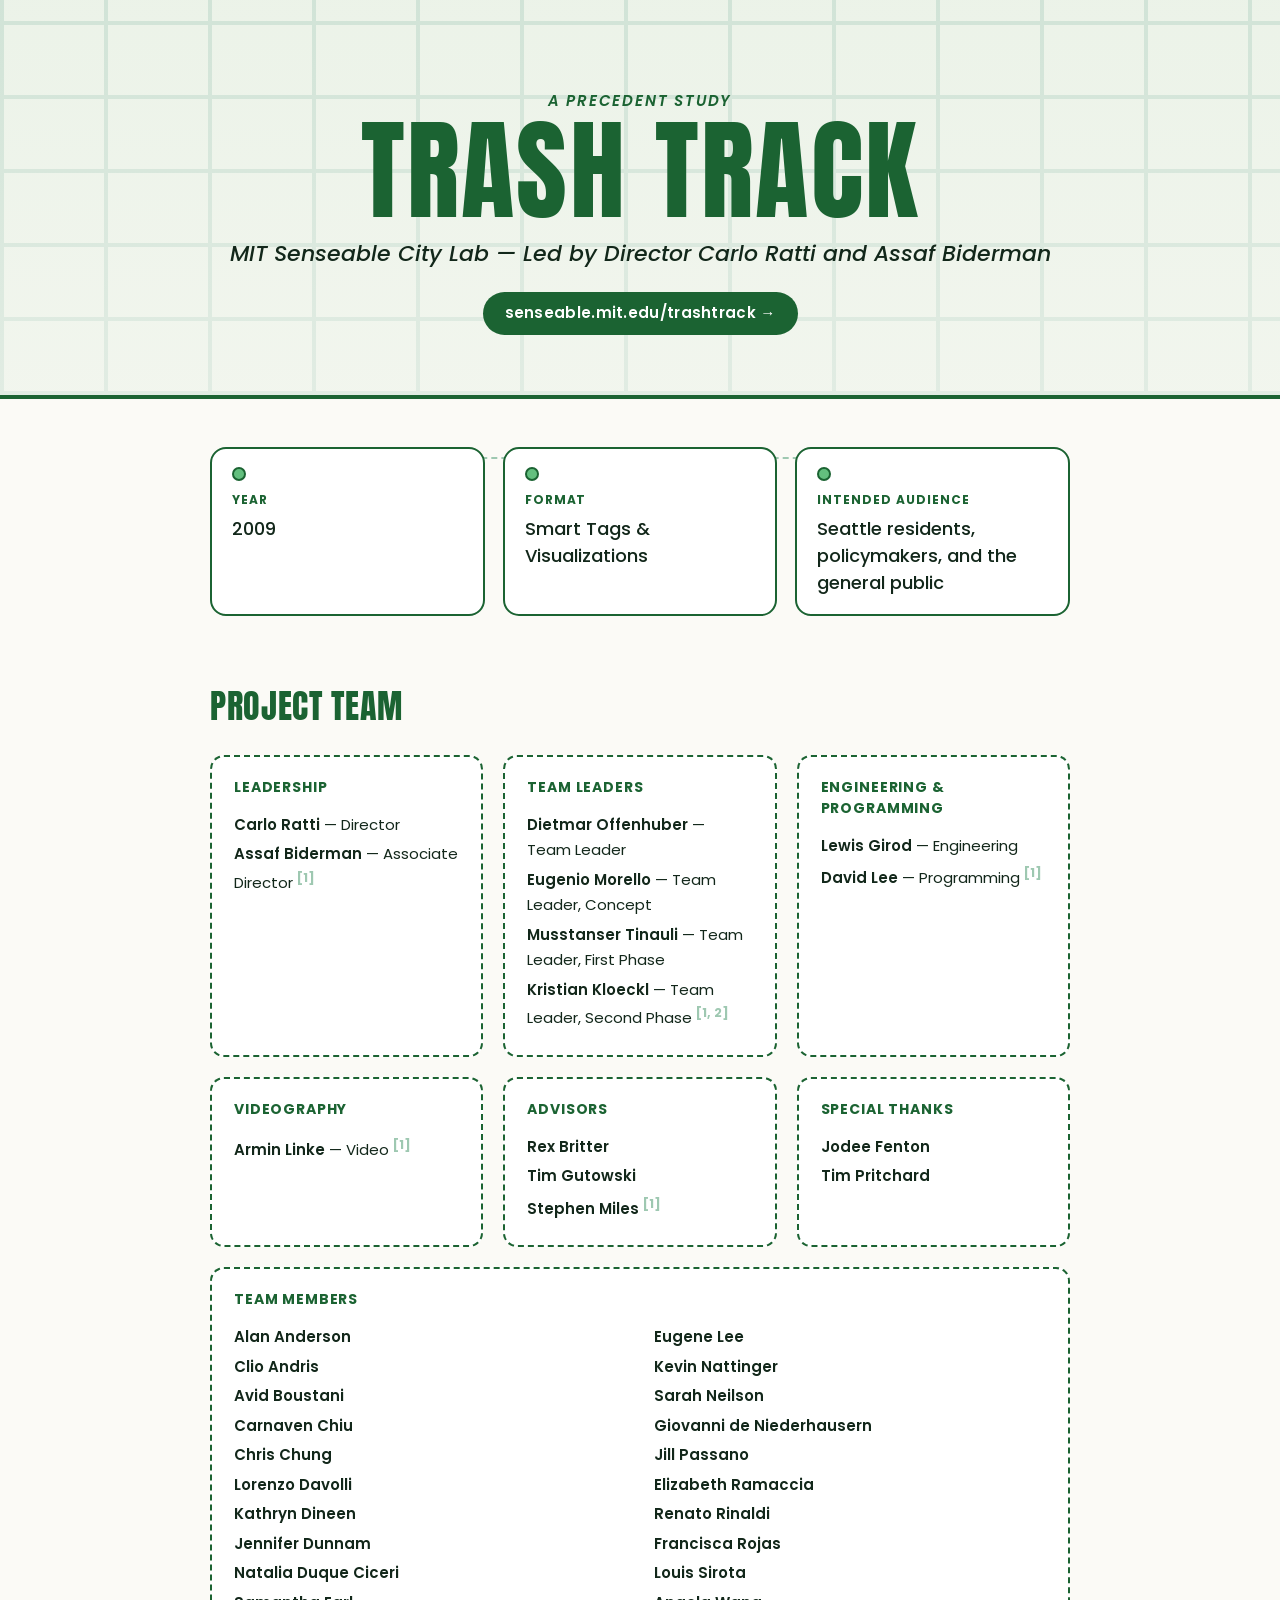
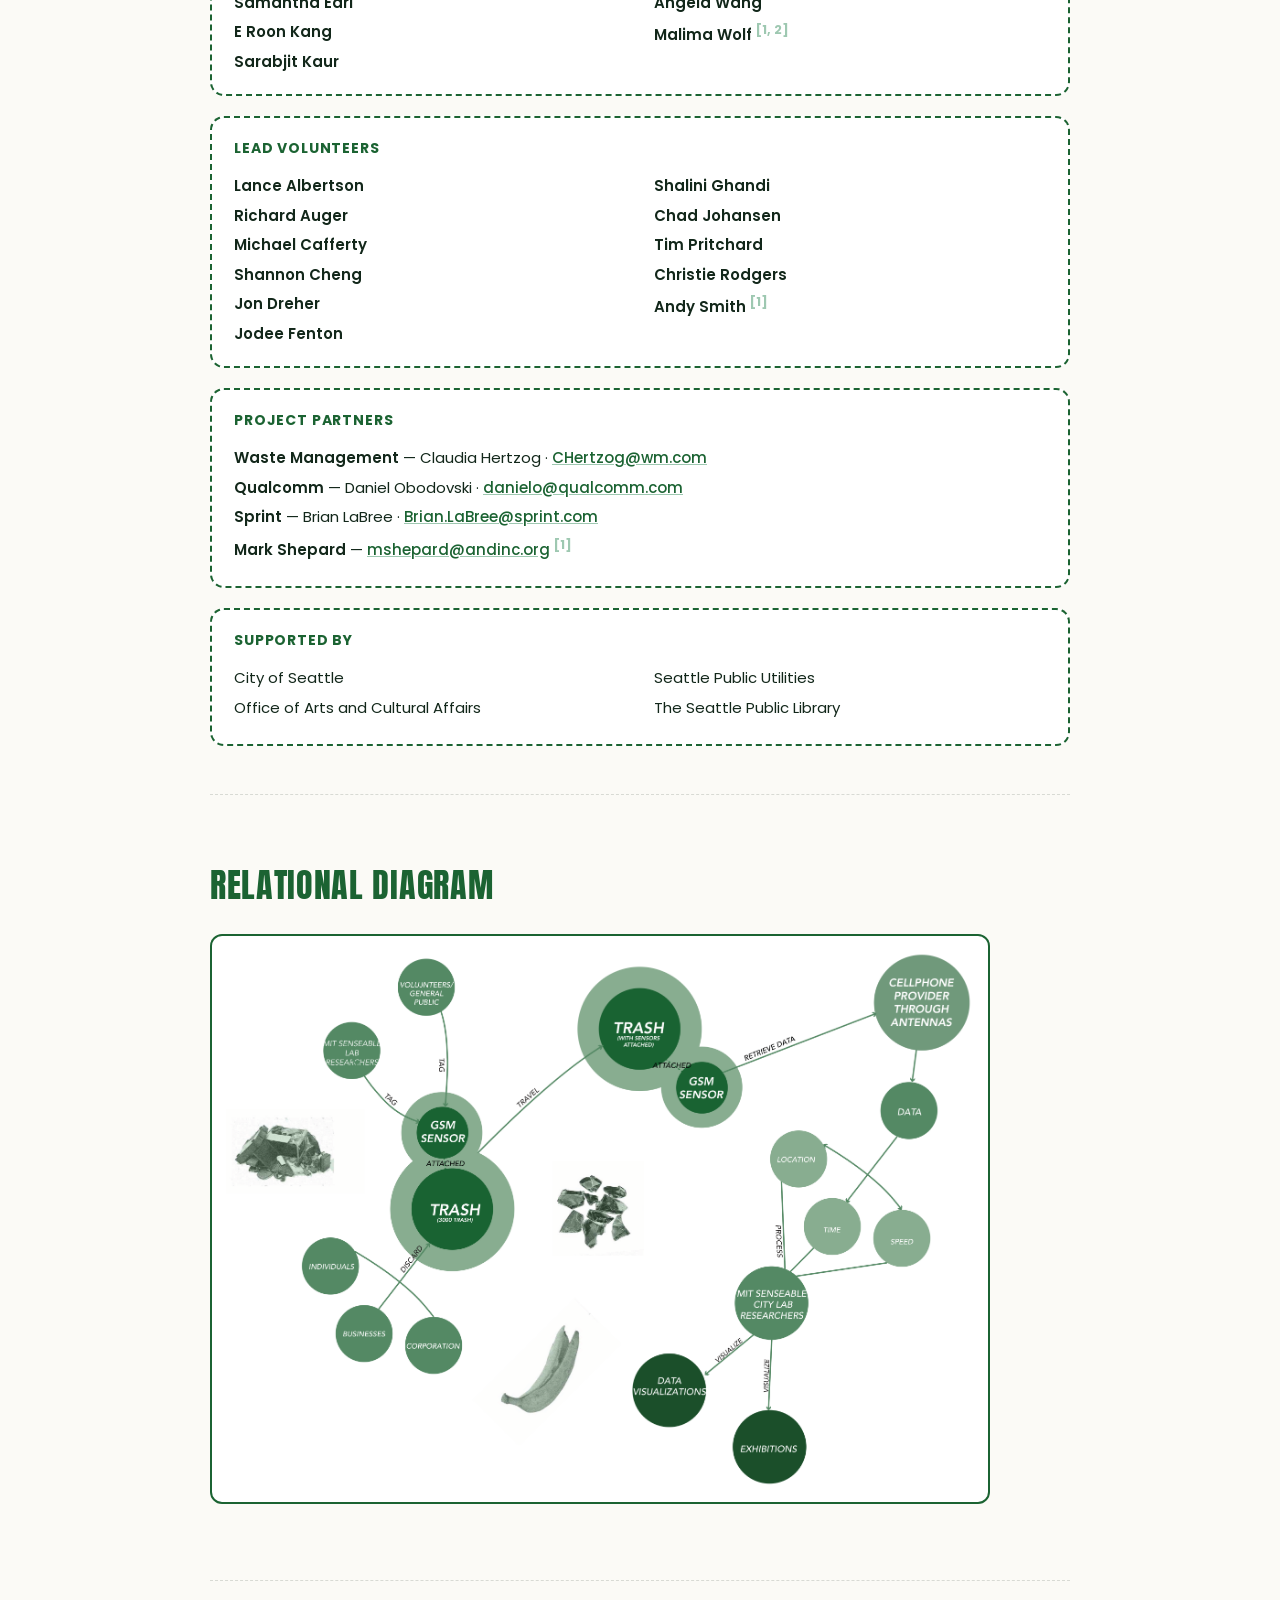
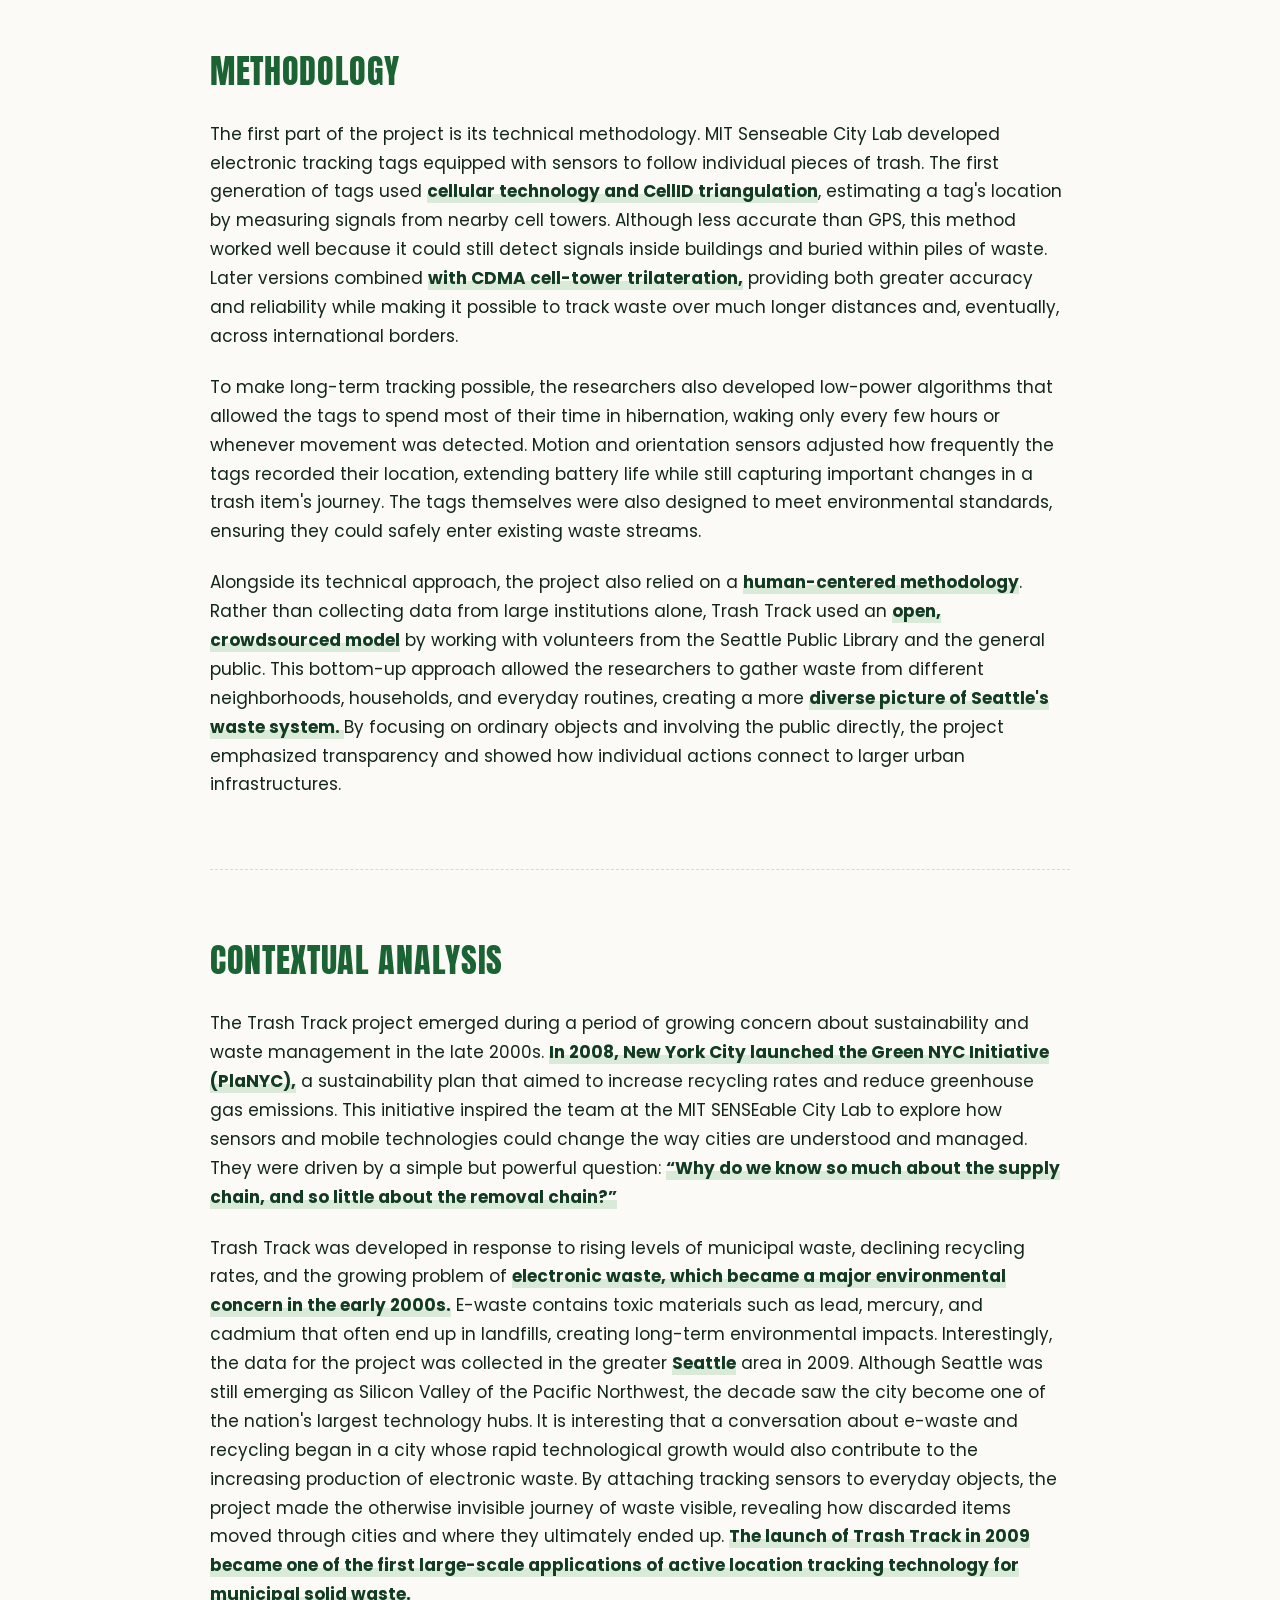
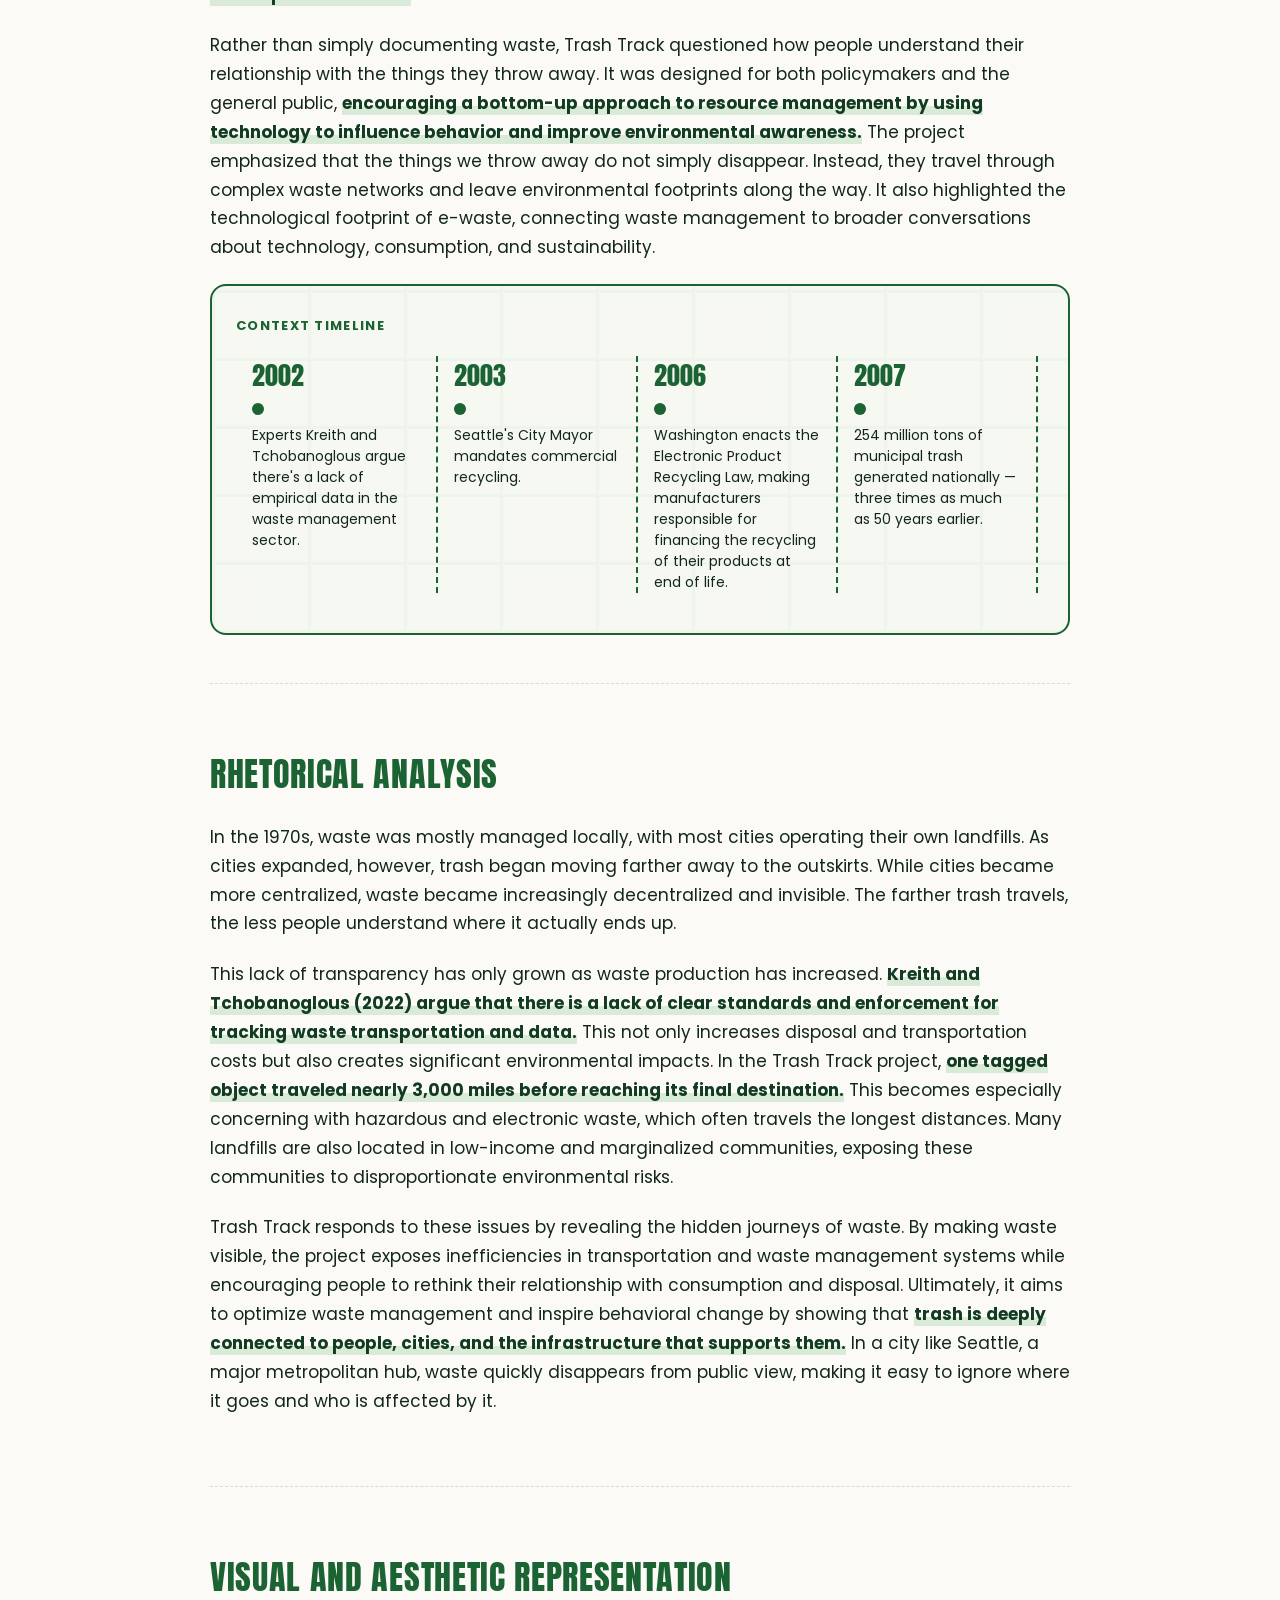
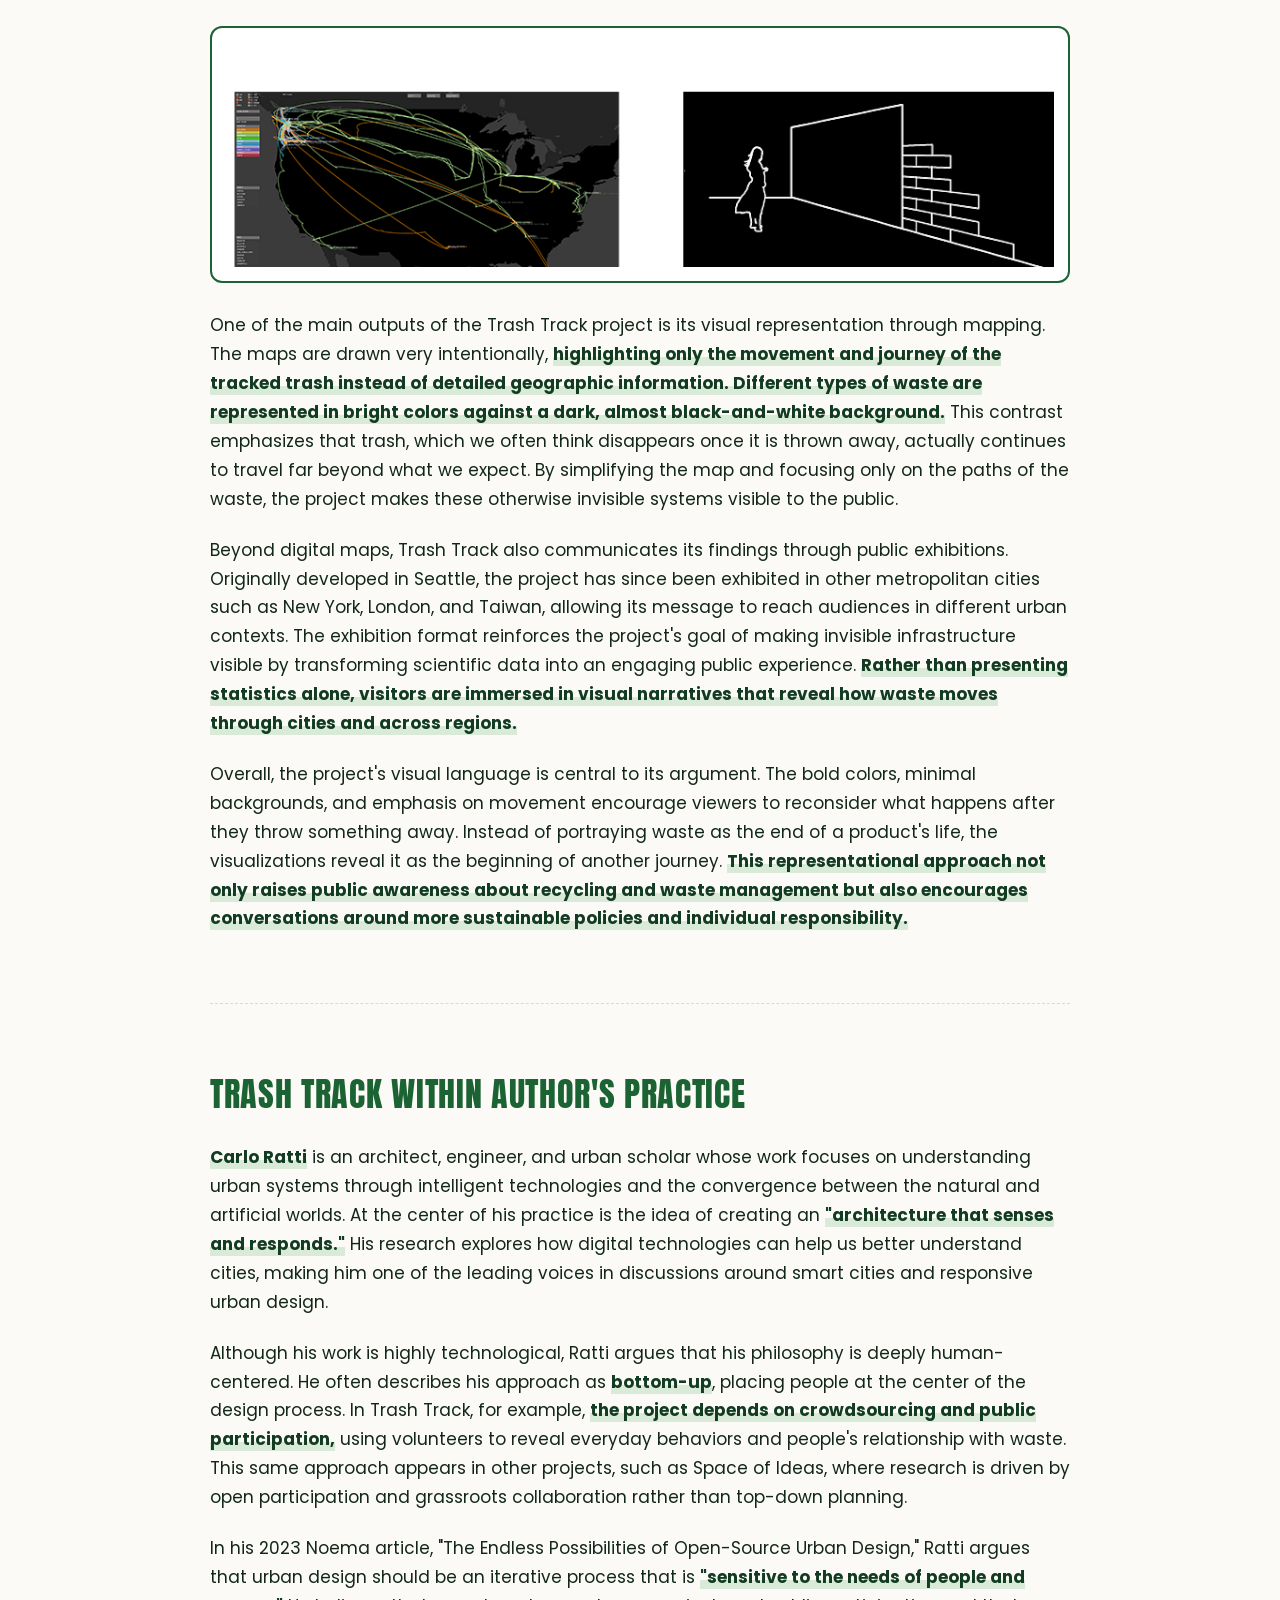
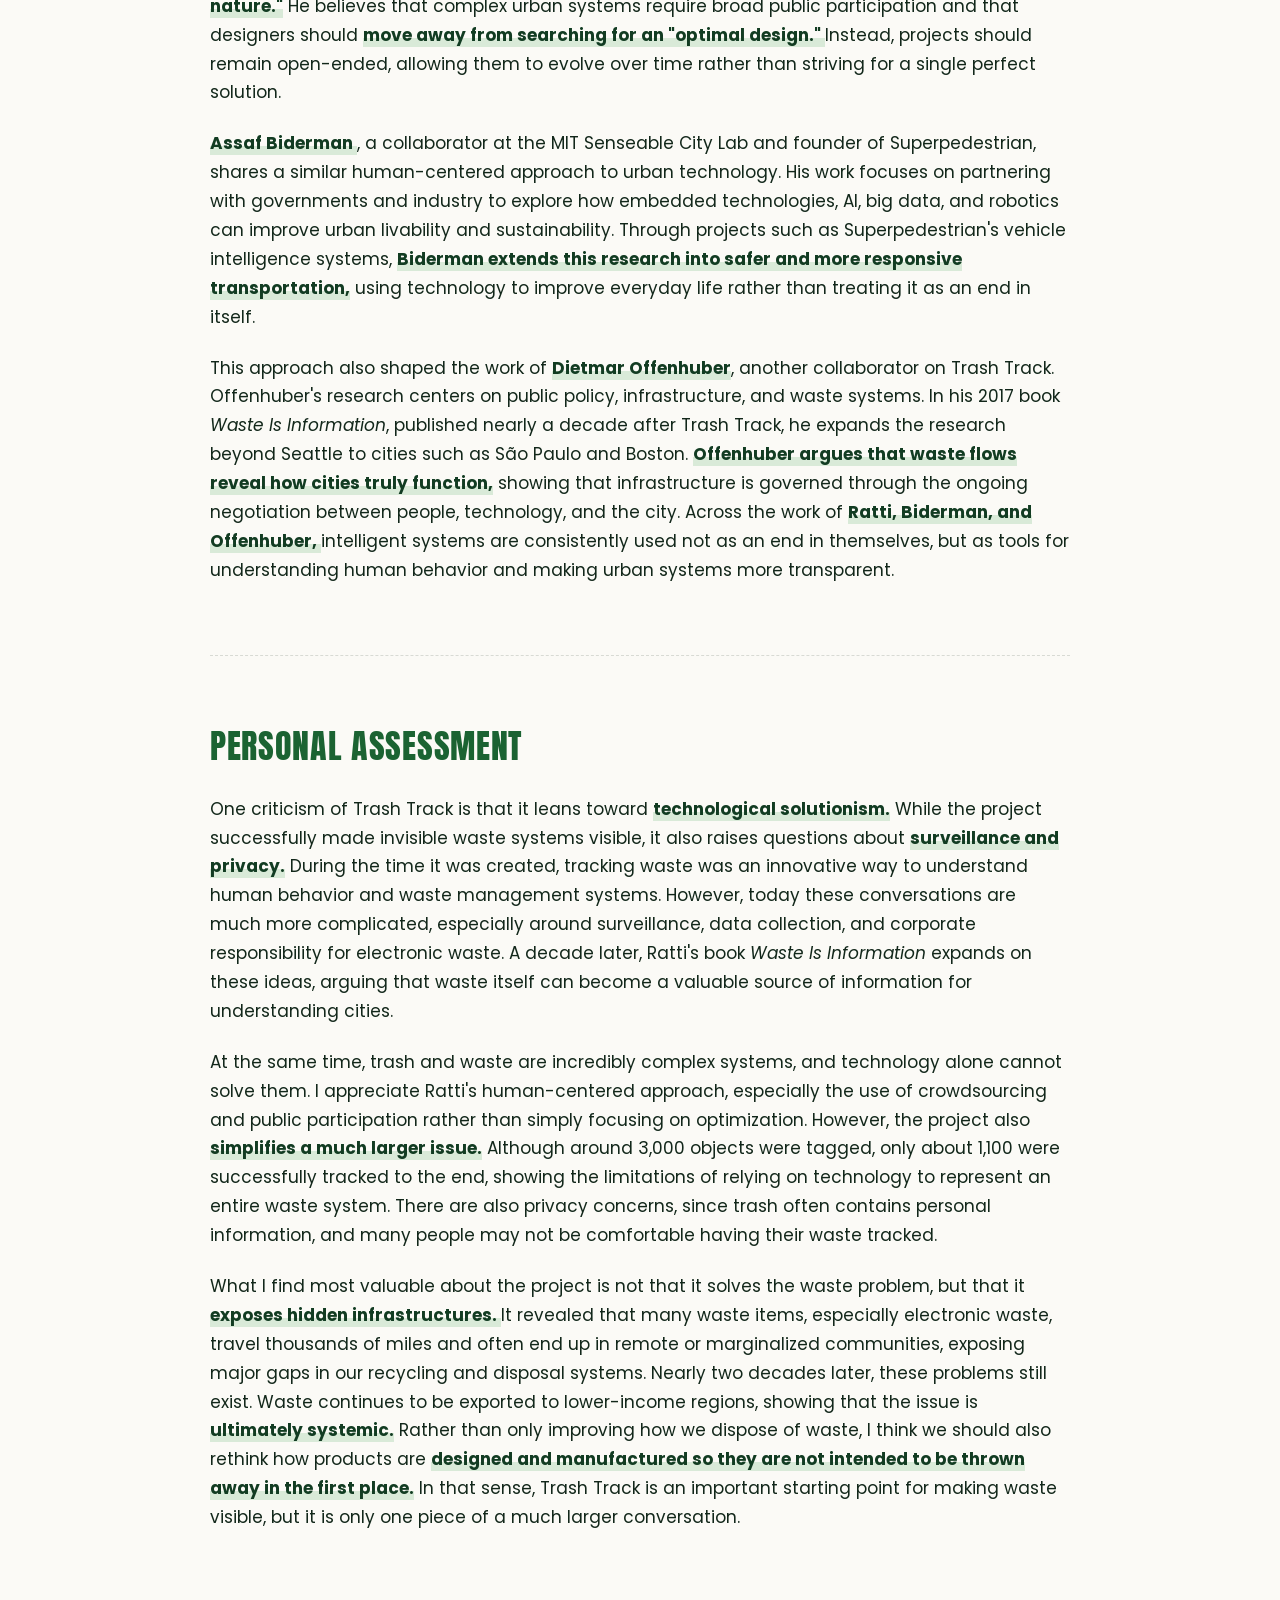
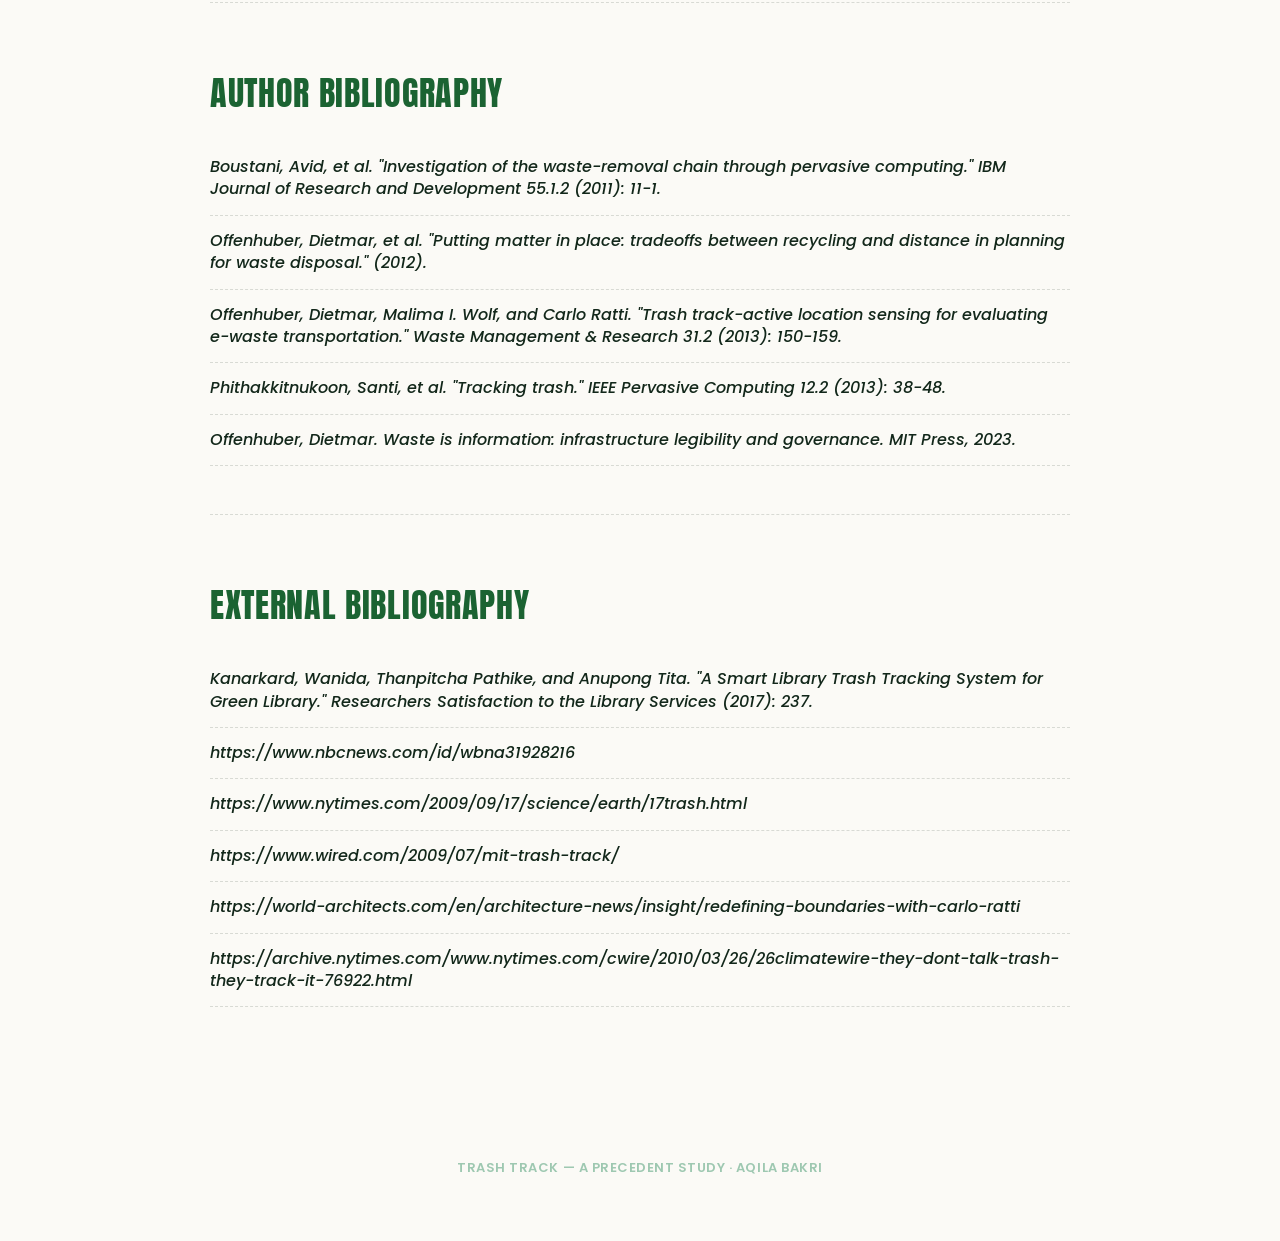
==== commit 15882a5c: "Update" ====
--- a/index.html
+++ b/index.html
@@ -295,23 +295,23 @@
       <h2 class="section-heading">Trash Track within Author's Practice</h2>
 
       <p class="project-paragraph">
-        Carlo Ratti is an architect, engineer, and urban scholar whose work focuses on understanding urban systems through intelligent technologies and the convergence between the natural and artificial worlds. At the center of his practice is the idea of creating an <strong>"architecture that senses and responds."</strong> His research explores how digital technologies can help us better understand cities, making him one of the leading voices in discussions around smart cities and responsive urban design.
-      </p>
-
-      <p class="project-paragraph">
-        Although his work is highly technological, Ratti argues that his philosophy is deeply human-centered. He often describes his approach as <strong>bottom-up</strong>, placing people at the center of the design process. In Trash Track, for example, <strong>the project depends on crowdsourcing and public participation,</strong> using volunteers to reveal everyday behaviors and people's relationship with waste. This same approach appears in other projects, such as Space of Ideas, where research is driven by open participation and grassroots collaboration rather than top-down planning.
-      </p>
-
-      <p class="project-paragraph">
-        In his 2023 Noema article, "The Endless Possibilities of Open-Source Urban Design," Ratti argues that urban design should be an iterative process that is <strong>"sensitive to the needs of people and nature."</strong> He believes that complex urban systems require broad public participation and that designers should move away from searching for an "optimal design." Instead, projects should remain open-ended, allowing them to evolve over time rather than striving for a single perfect solution.
-      </p>
-
-      <p class="project-paragraph">
-        Assaf Biderman, a collaborator at the MIT Senseable City Lab and founder of Superpedestrian, shares a similar human-centered approach to urban technology. His work focuses on partnering with governments and industry to explore how embedded technologies, AI, big data, and robotics can improve urban livability and sustainability. Through projects such as Superpedestrian's vehicle intelligence systems, <strong>Biderman extends this research into safer and more responsive transportation,</strong> using technology to improve everyday life rather than treating it as an end in itself.
-      </p>
-
-      <p class="project-paragraph">
-        This approach also shaped the work of Dietmar Offenhuber, another collaborator on Trash Track. Offenhuber's research centers on public policy, infrastructure, and waste systems. In his 2017 book <em>Waste Is Information</em>, published nearly a decade after Trash Track, he expands the research beyond Seattle to cities such as São Paulo and Boston. <strong>Offenhuber argues that waste flows reveal how cities truly function,</strong> showing that infrastructure is governed through the ongoing negotiation between people, technology, and the city. Across the work of Ratti, Biderman, and Offenhuber, intelligent systems are consistently used not as an end in themselves, but as tools for understanding human behavior and making urban systems more transparent.
+        <strong>Carlo Ratti</strong> is an architect, engineer, and urban scholar whose work focuses on understanding urban systems through intelligent technologies and the convergence between the natural and artificial worlds. At the center of his practice is the idea of creating an <strong>"architecture that senses and responds."</strong> His research explores how digital technologies can help us better understand cities, making him one of the leading voices in discussions around smart cities and responsive urban design.
+      </p>
+
+      <p class="project-paragraph">
+        Although his work is highly technological, Ratti argues that his philosophy is deeply human-centered. He often describes his approach as <strong>bottom-up</strong>, placing people at the center of the design process. In Trash Track, for example, <strong>the project depends on crowdsourcing and public participation,</strong> using volunteers to reveal everyday behaviors and people's relationship with waste. This same approach appears in other projects, such as Space of Ideas, where research is driven by <strong> </strong>open participation and grassroots collaboration rather than top-down planning.</strong>
+      </p>
+
+      <p class="project-paragraph">
+        In his 2023 Noema article, "The Endless Possibilities of Open-Source Urban Design," Ratti argues that urban design should be an iterative process that is <strong>"sensitive to the needs of people and nature."</strong> He believes that complex urban systems require broad public participation and that designers should <strong> move away from searching for an "optimal design." </strong> Instead, projects should remain open-ended, allowing them to evolve over time rather than striving for a single perfect solution.
+      </p>
+
+      <p class="project-paragraph">
+       <strong>Assaf Biderman </strong> , a collaborator at the MIT Senseable City Lab and founder of Superpedestrian, shares a similar human-centered approach to urban technology. His work focuses on partnering with governments and industry to explore how embedded technologies, AI, big data, and robotics can improve urban livability and sustainability. Through projects such as Superpedestrian's vehicle intelligence systems, <strong>Biderman extends this research into safer and more responsive transportation,</strong> using technology to improve everyday life rather than treating it as an end in itself.
+      </p>
+
+      <p class="project-paragraph">
+        This approach also shaped the work of <strong>Dietmar Offenhuber</strong>, another collaborator on Trash Track. Offenhuber's research centers on public policy, infrastructure, and waste systems. In his 2017 book <em>Waste Is Information</em>, published nearly a decade after Trash Track, he expands the research beyond Seattle to cities such as São Paulo and Boston. <strong>Offenhuber argues that waste flows reveal how cities truly function,</strong> showing that infrastructure is governed through the ongoing negotiation between people, technology, and the city. Across the work of <strong> Ratti, Biderman, and Offenhuber, </strong> intelligent systems are consistently used not as an end in themselves, but as tools for understanding human behavior and making urban systems more transparent.
       </p>
     </section>
 
@@ -320,15 +320,15 @@
       <h2 class="section-heading">Personal Assessment</h2>
 
       <p class="project-paragraph">
-        One criticism of Trash Track is that it leans toward technological solutionism. While the project successfully made invisible waste systems visible, it also raises questions about surveillance and privacy. During the time it was created, tracking waste was an innovative way to understand human behavior and waste management systems. However, today these conversations are much more complicated, especially around surveillance, data collection, and corporate responsibility for electronic waste. A decade later, Ratti's book <em>Waste Is Information</em> expands on these ideas, arguing that waste itself can become a valuable source of information for understanding cities.
-      </p>
-
-      <p class="project-paragraph">
-        At the same time, trash and waste are incredibly complex systems, and technology alone cannot solve them. I appreciate Ratti's human-centered approach, especially the use of crowdsourcing and public participation rather than simply focusing on optimization. However, the project also simplifies a much larger issue. <strong>Although around 3,000 objects were tagged, only about 1,100 were successfully tracked to the end,</strong> showing the limitations of relying on technology to represent an entire waste system. There are also privacy concerns, since trash often contains personal information, and many people may not be comfortable having their waste tracked.
-      </p>
-
-      <p class="project-paragraph">
-        What I find most valuable about the project is not that it solves the waste problem, but that it exposes hidden infrastructures. It revealed that many waste items, especially electronic waste, travel thousands of miles and often end up in remote or marginalized communities, exposing major gaps in our recycling and disposal systems. Nearly two decades later, these problems still exist. Waste continues to be exported to lower-income regions, showing that the issue is ultimately systemic. Rather than only improving how we dispose of waste, <strong>I think we should also rethink how products are designed and manufactured so they are not intended to be thrown away in the first place.</strong> In that sense, Trash Track is an important starting point for making waste visible, but it is only one piece of a much larger conversation.
+        One criticism of Trash Track is that it leans toward <strong>technological solutionism.</strong> While the project successfully made invisible waste systems visible, it also raises questions about <strong>surveillance and privacy.</strong> During the time it was created, tracking waste was an innovative way to understand human behavior and waste management systems. However, today these conversations are much more complicated, especially around surveillance, data collection, and corporate responsibility for electronic waste. A decade later, Ratti's book <em>Waste Is Information</em> expands on these ideas, arguing that waste itself can become a valuable source of information for understanding cities.
+      </p>
+
+      <p class="project-paragraph">
+        At the same time, trash and waste are incredibly complex systems, and technology alone cannot solve them. I appreciate Ratti's human-centered approach, especially the use of crowdsourcing and public participation rather than simply focusing on optimization. However, the project also <strong>simplifies a much larger issue.</strong> Although around 3,000 objects were tagged, only about 1,100 were successfully tracked to the end,</strong> showing the limitations of relying on technology to represent an entire waste system. There are also privacy concerns, since trash often contains personal information, and many people may not be comfortable having their waste tracked.
+      </p>
+
+      <p class="project-paragraph">
+        What I find most valuable about the project is not that it solves the waste problem, but that it <strong> exposes hidden infrastructures. </strong> It revealed that many waste items, especially electronic waste, travel thousands of miles and often end up in remote or marginalized communities, exposing major gaps in our recycling and disposal systems. Nearly two decades later, these problems still exist. Waste continues to be exported to lower-income regions, showing that the issue is <strong> ultimately systemic.</strong> Rather than only improving how we dispose of waste, I think we should also rethink how products are <strong> designed and manufactured so they are not intended to be thrown away in the first place.</strong> In that sense, Trash Track is an important starting point for making waste visible, but it is only one piece of a much larger conversation.
       </p>
     </section>
 
